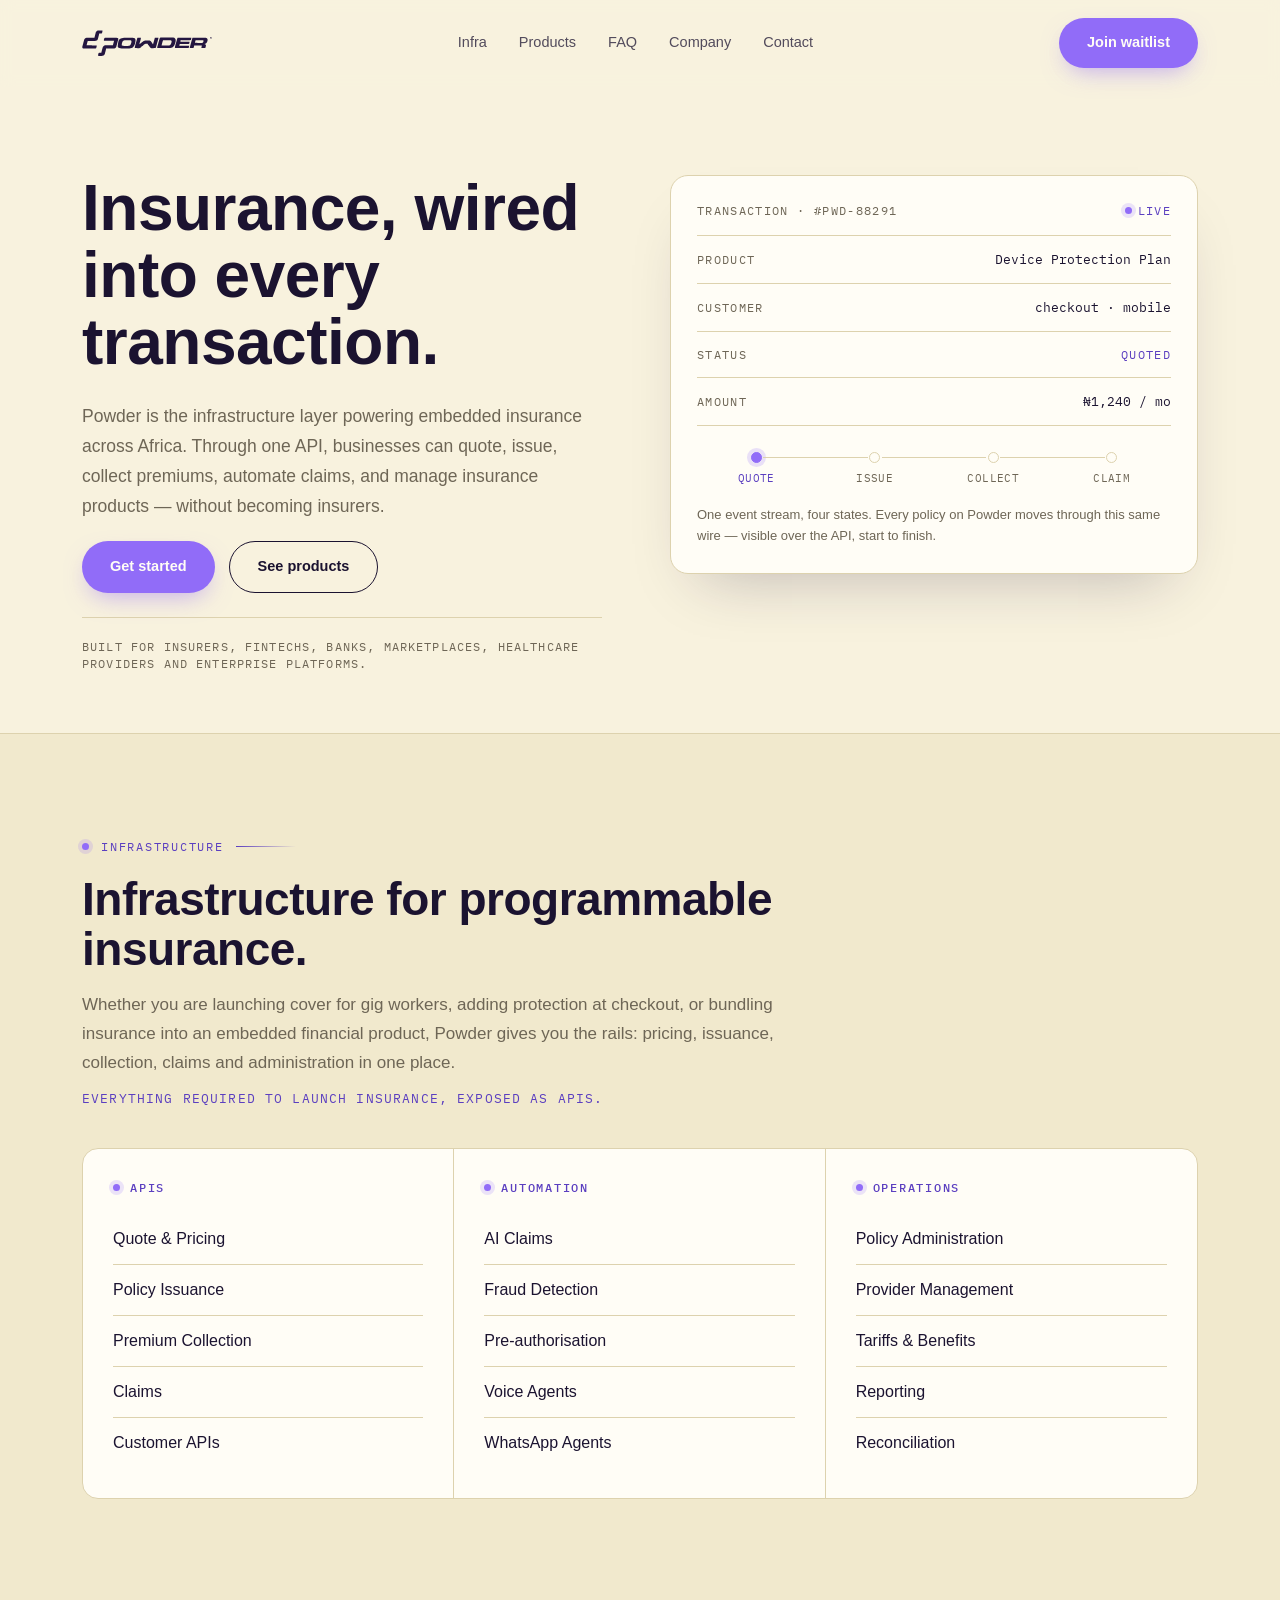
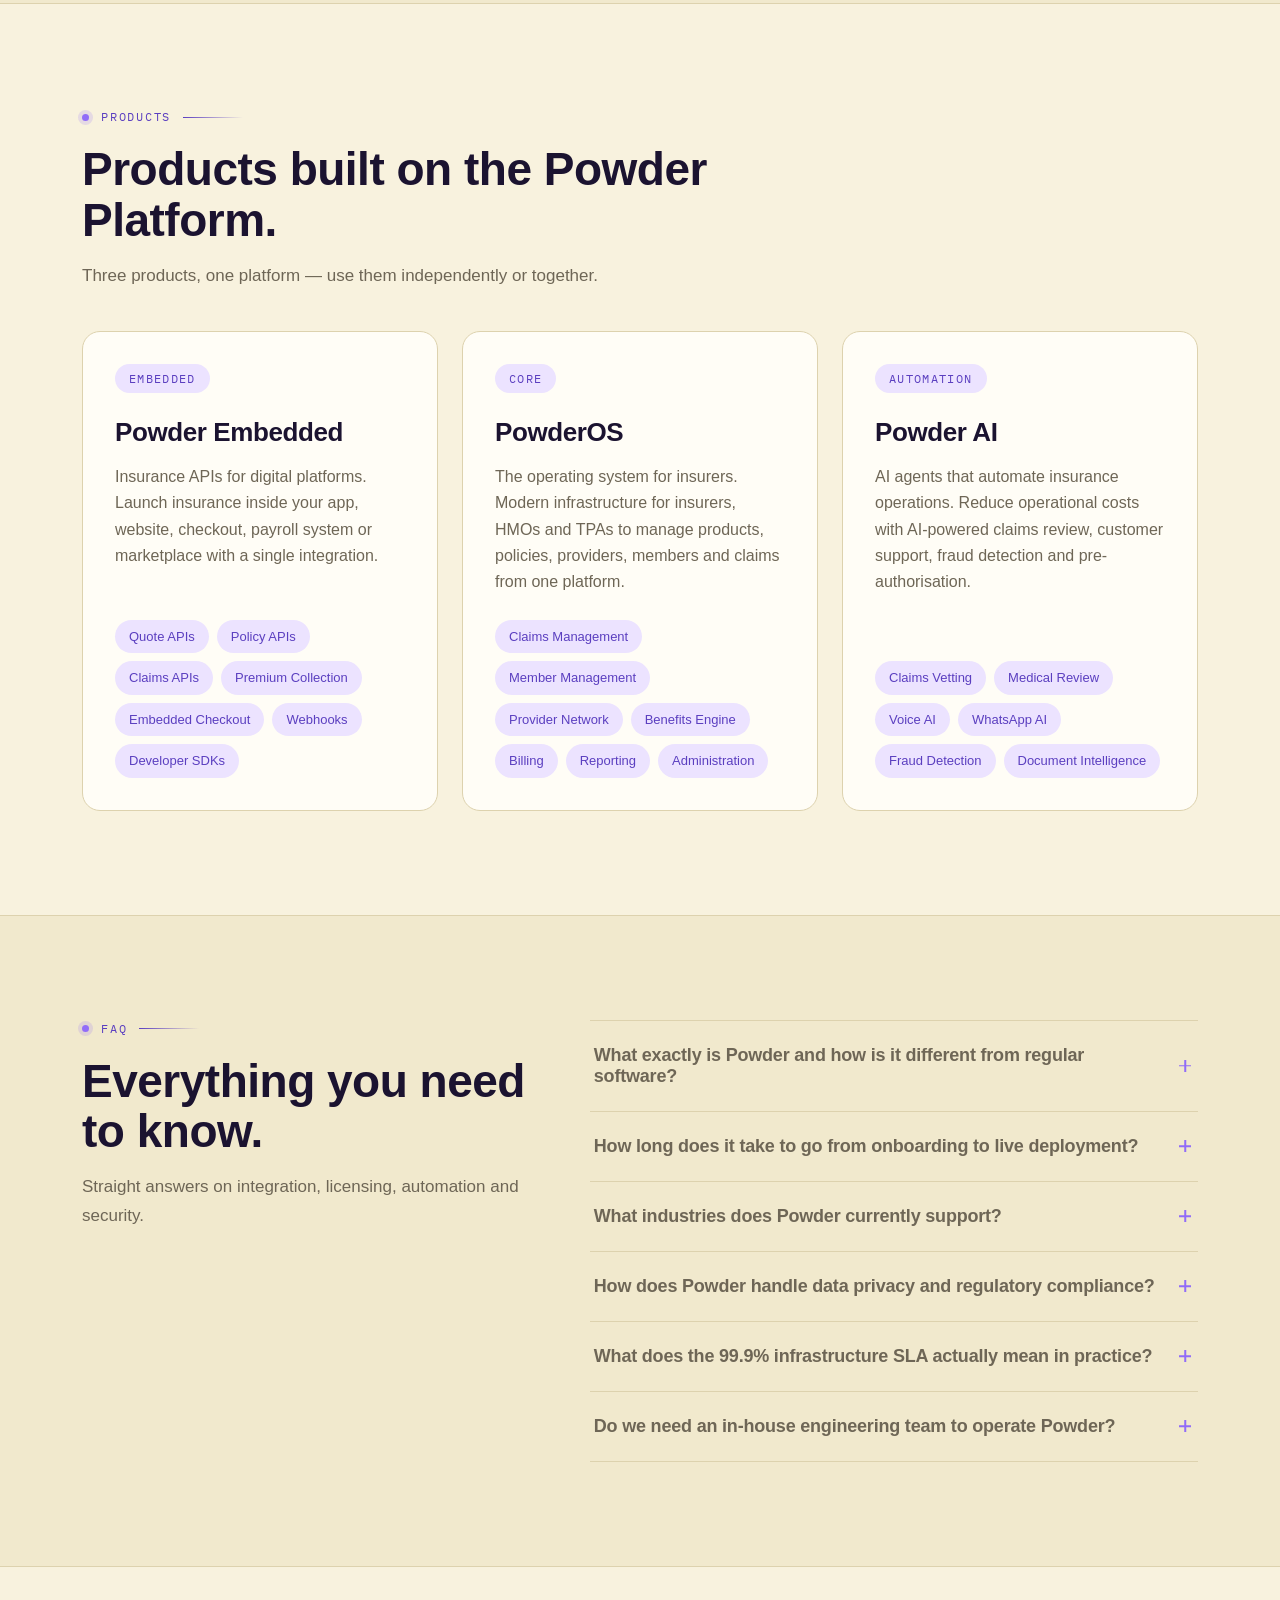
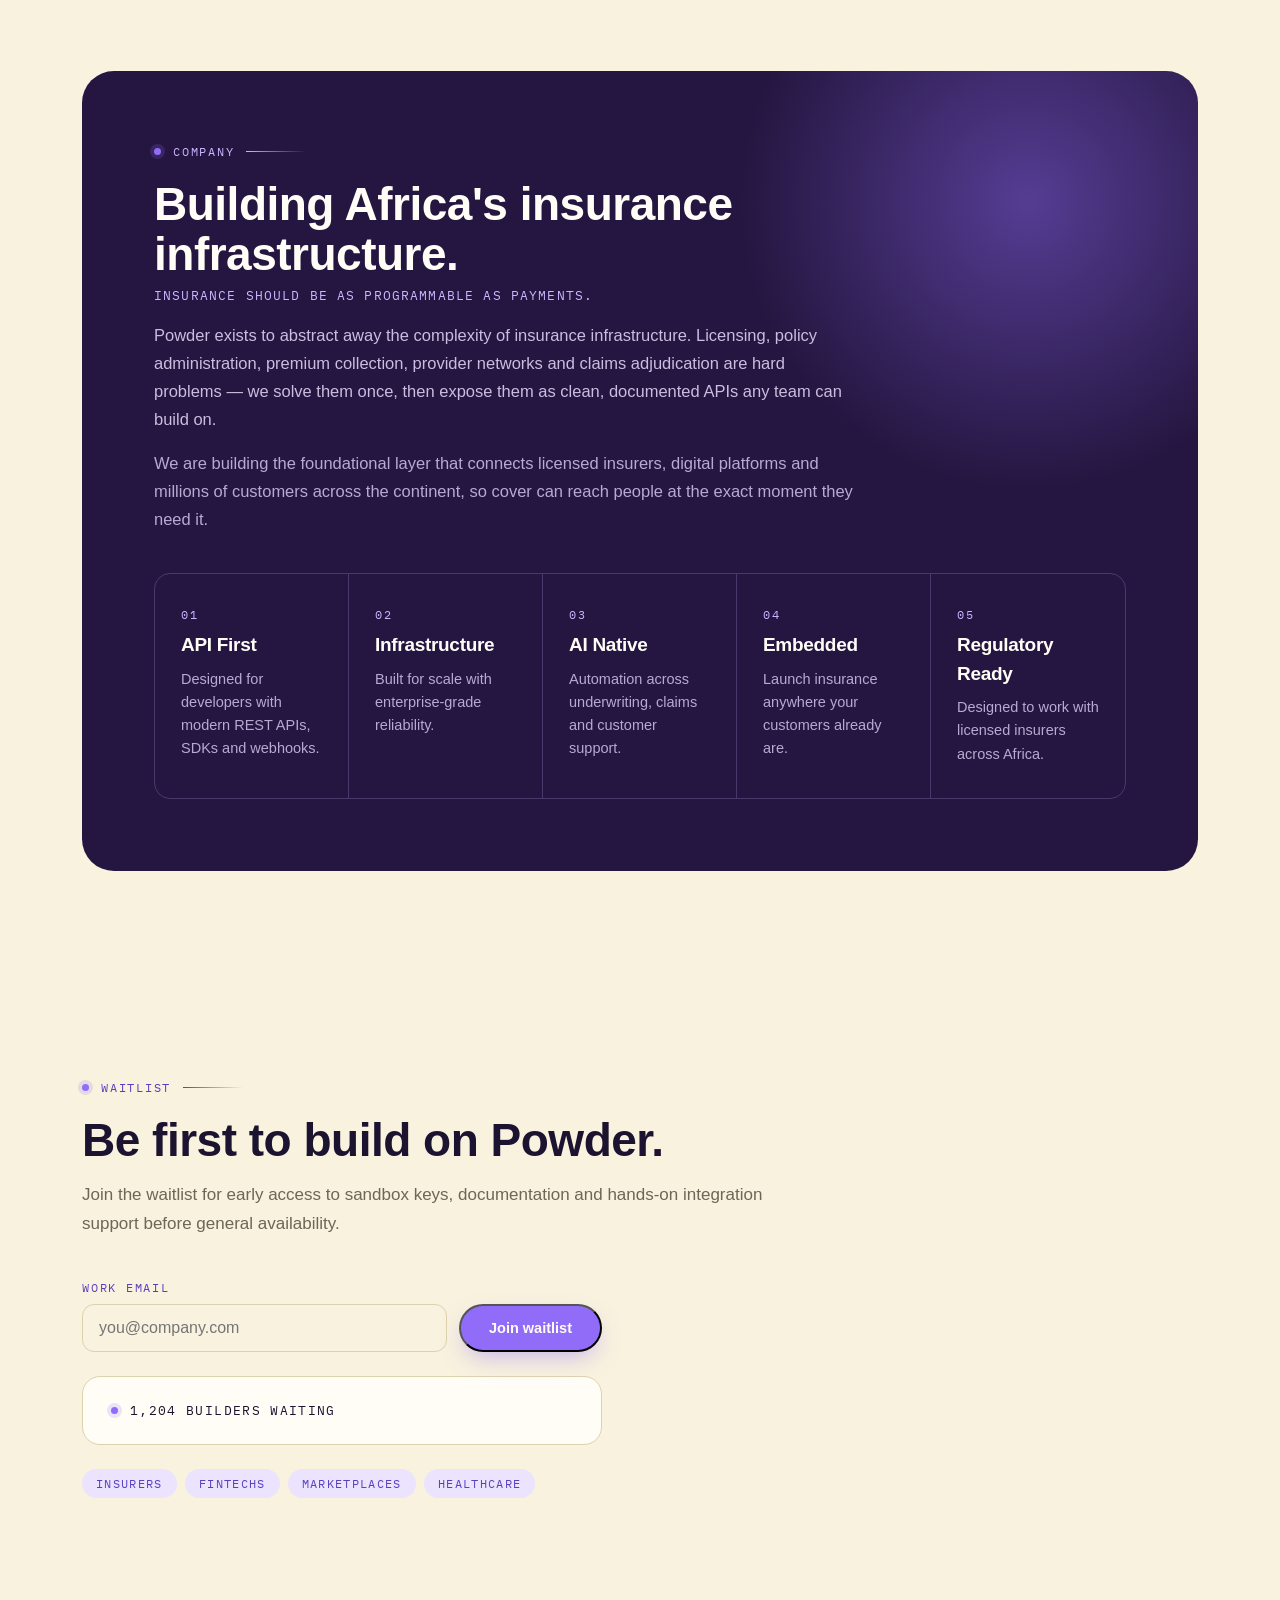
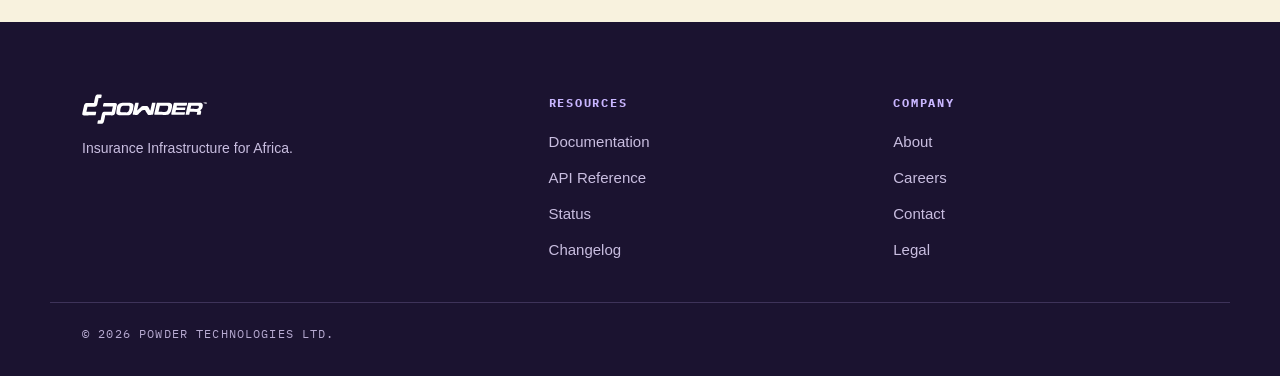
==== index.html @ 138c5ee5 "Add files via upload" ====
<!DOCTYPE html>
<html lang="en">
<head>
<meta charset="UTF-8">
<meta name="viewport" content="width=device-width, initial-scale=1.0">
<title>Powder — Insurance, wired into every transaction.</title>
<link rel="preconnect" href="https://fonts.googleapis.com">
<link rel="preconnect" href="https://fonts.gstatic.com" crossorigin>
<link href="https://fonts.googleapis.com/css2?family=IBM+Plex+Mono:wght@400;500&display=swap" rel="stylesheet">
<link rel="stylesheet" href="styles.css">
</head>
<body>

<header class="site-header" id="site-header">
  <div class="container header-inner">
    <a href="#" class="logo"><img src="logo-header.svg" alt="Powder" height="26"></a>
    <nav class="nav-links">
      <a href="#infrastructure">Infra</a>
      <a href="#products">Products</a>
      <a href="#faq">FAQ</a>
      <a href="#company">Company</a>
      <a href="contact.html">Contact</a>
    </nav>
    <a href="#waitlist" class="btn btn-primary">Join waitlist</a>
  </div>
</header>

<main>

  <!-- HERO -->
  <section class="hero container" id="hero">
    <div class="hero__col" data-parallax data-speed="0.15">
      <h1 class="hero__title">Insurance, wired into every transaction.</h1>
      <p class="hero__lede">Powder is the infrastructure layer powering embedded insurance across Africa. Through one API, businesses can quote, issue, collect premiums, automate claims, and manage insurance products — without becoming insurers.</p>
      <div class="hero__actions">
        <a href="#waitlist" class="btn btn-primary">Get started</a>
        <a href="#products" class="btn btn-outline">See products</a>
      </div>
      <p class="hero__trust">Built for insurers, fintechs, banks, marketplaces, healthcare providers and enterprise platforms.</p>
    </div>

    <article class="ticket" data-parallax data-speed="-0.12">
      <div class="ticket__head">
        <span class="ticket__id">transaction · #PWD-88291</span>
        <span class="ticket__live"><span class="pulse-dot"></span>live</span>
      </div>
      <ul class="ticket__rows">
        <li class="ticket__row"><span class="key">product</span><span class="val">Device Protection Plan</span></li>
        <li class="ticket__row"><span class="key">customer</span><span class="val">checkout · mobile</span></li>
        <li class="ticket__row"><span class="key">status</span><span class="val accent">quoted</span></li>
        <li class="ticket__row"><span class="key">amount</span><span class="val">₦1,240 / mo</span></li>
      </ul>
      <div class="rail" id="ticket-rail">
        <div class="rail__step active"><span class="rail__dot"></span><span class="rail__label">Quote</span></div>
        <div class="rail__step"><span class="rail__dot"></span><span class="rail__label">Issue</span></div>
        <div class="rail__step"><span class="rail__dot"></span><span class="rail__label">Collect</span></div>
        <div class="rail__step"><span class="rail__dot"></span><span class="rail__label">Claim</span></div>
      </div>
      <p class="ticket__caption">One event stream, four states. Every policy on Powder moves through this same wire — visible over the API, start to finish.</p>
    </article>
  </section>

  <!-- INFRASTRUCTURE -->
  <section class="infra" id="infrastructure">
    <div class="container">
      <div class="section__head">
        <div class="eyebrow"><span class="eyebrow__dot"></span>Infrastructure<span class="eyebrow__line"></span></div>
        <h2 class="section__title">Infrastructure for programmable insurance.</h2>
        <p class="section__lede">Whether you are launching cover for gig workers, adding protection at checkout, or bundling insurance into an embedded financial product, Powder gives you the rails: pricing, issuance, collection, claims and administration in one place.</p>
        <p class="section__note">Everything required to launch insurance, exposed as APIs.</p>
      </div>

      <div class="cap-grid">
        <div class="cap-col pop">
          <div class="cap-col__head"><span class="eyebrow__dot"></span><h3>APIs</h3></div>
          <ul class="cap-list">
            <li>Quote &amp; Pricing</li>
            <li>Policy Issuance</li>
            <li>Premium Collection</li>
            <li>Claims</li>
            <li>Customer APIs</li>
          </ul>
        </div>
        <div class="cap-col pop">
          <div class="cap-col__head"><span class="eyebrow__dot"></span><h3>Automation</h3></div>
          <ul class="cap-list">
            <li>AI Claims</li>
            <li>Fraud Detection</li>
            <li>Pre-authorisation</li>
            <li>Voice Agents</li>
            <li>WhatsApp Agents</li>
          </ul>
        </div>
        <div class="cap-col pop">
          <div class="cap-col__head"><span class="eyebrow__dot"></span><h3>Operations</h3></div>
          <ul class="cap-list">
            <li>Policy Administration</li>
            <li>Provider Management</li>
            <li>Tariffs &amp; Benefits</li>
            <li>Reporting</li>
            <li>Reconciliation</li>
          </ul>
        </div>
      </div>
    </div>
  </section>

  <!-- PRODUCTS -->
  <section class="products" id="products">
    <div class="container">
      <div class="section__head">
        <div class="eyebrow"><span class="eyebrow__dot"></span>Products<span class="eyebrow__line"></span></div>
        <h2 class="section__title">Products built on the Powder Platform.</h2>
        <p class="section__lede">Three products, one platform — use them independently or together.</p>
      </div>

      <div class="product-grid">
        <div class="product-card pop">
          <span class="tag">Embedded</span>
          <h3>Powder Embedded</h3>
          <p>Insurance APIs for digital platforms. Launch insurance inside your app, website, checkout, payroll system or marketplace with a single integration.</p>
          <div class="chips">
            <span class="chip">Quote APIs</span>
            <span class="chip">Policy APIs</span>
            <span class="chip">Claims APIs</span>
            <span class="chip">Premium Collection</span>
            <span class="chip">Embedded Checkout</span>
            <span class="chip">Webhooks</span>
            <span class="chip">Developer SDKs</span>
          </div>
        </div>

        <div class="product-card pop">
          <span class="tag">Core</span>
          <h3>PowderOS</h3>
          <p>The operating system for insurers. Modern infrastructure for insurers, HMOs and TPAs to manage products, policies, providers, members and claims from one platform.</p>
          <div class="chips">
            <span class="chip">Claims Management</span>
            <span class="chip">Member Management</span>
            <span class="chip">Provider Network</span>
            <span class="chip">Benefits Engine</span>
            <span class="chip">Billing</span>
            <span class="chip">Reporting</span>
            <span class="chip">Administration</span>
          </div>
        </div>

        <div class="product-card pop">
          <span class="tag">Automation</span>
          <h3>Powder AI</h3>
          <p>AI agents that automate insurance operations. Reduce operational costs with AI-powered claims review, customer support, fraud detection and pre-authorisation.</p>
          <div class="chips">
            <span class="chip">Claims Vetting</span>
            <span class="chip">Medical Review</span>
            <span class="chip">Voice AI</span>
            <span class="chip">WhatsApp AI</span>
            <span class="chip">Fraud Detection</span>
            <span class="chip">Document Intelligence</span>
          </div>
        </div>
      </div>
    </div>
  </section>

  <!-- FAQ -->
  <section class="faq" id="faq">
    <div class="container faq__grid">
      <div class="faq__sticky">
        <div class="eyebrow"><span class="eyebrow__dot"></span>FAQ<span class="eyebrow__line"></span></div>
        <h2 class="section__title">Everything you need to know.</h2>
        <p class="section__lede">Straight answers on integration, licensing, automation and security.</p>
      </div>

      <div class="faq__list">
        <div class="faq__item">
          <button class="faq__trigger" aria-expanded="false">
            <span>What exactly is Powder and how is it different from regular software?</span>
            <span class="faq__icon"></span>
          </button>
          <div class="faq__panel">
            <p>Powder is infrastructure, not an off-the-shelf app — a set of APIs and services that handle quoting, issuance, collection, claims and administration, so you can build insurance experiences into your own product without becoming a licensed insurer yourself.</p>
          </div>
        </div>
        <div class="faq__item">
          <button class="faq__trigger" aria-expanded="false">
            <span>How long does it take to go from onboarding to live deployment?</span>
            <span class="faq__icon"></span>
          </button>
          <div class="faq__panel">
            <p>Most teams integrate the core quote-and-issue flow within a couple of weeks using our sandbox and SDKs, with full production rollout typically following shortly after compliance review.</p>
          </div>
        </div>
        <div class="faq__item">
          <button class="faq__trigger" aria-expanded="false">
            <span>What industries does Powder currently support?</span>
            <span class="faq__icon"></span>
          </button>
          <div class="faq__panel">
            <p>We support embedded cover across device protection, health, gig-worker insurance, and checkout-based protection products, with more verticals opening up as licensing partners expand.</p>
          </div>
        </div>
        <div class="faq__item">
          <button class="faq__trigger" aria-expanded="false">
            <span>How does Powder handle data privacy and regulatory compliance?</span>
            <span class="faq__icon"></span>
          </button>
          <div class="faq__panel">
            <p>All policies are underwritten by licensed insurance partners, and Powder's infrastructure is built to align with regional data protection and insurance regulatory requirements.</p>
          </div>
        </div>
        <div class="faq__item">
          <button class="faq__trigger" aria-expanded="false">
            <span>What does the 99.9% infrastructure SLA actually mean in practice?</span>
            <span class="faq__icon"></span>
          </button>
          <div class="faq__panel">
            <p>It means the core quoting, issuance and claims APIs are engineered for enterprise-grade uptime, with monitoring and redundancy so your integration keeps working even during peak transaction volumes.</p>
          </div>
        </div>
        <div class="faq__item">
          <button class="faq__trigger" aria-expanded="false">
            <span>Do we need an in-house engineering team to operate Powder?</span>
            <span class="faq__icon"></span>
          </button>
          <div class="faq__panel">
            <p>A small integration effort from your existing engineers is usually enough — our SDKs and docs are built so most teams don't need to hire specifically for the integration.</p>
          </div>
        </div>
      </div>
    </div>
  </section>

  <!-- COMPANY -->
  <section class="company" id="company">
    <div class="container">
      <div class="panel-dark">
        <span class="panel-dark__glow"></span>
        <div class="panel-dark__inner">
          <div class="eyebrow eyebrow--light"><span class="eyebrow__dot"></span>Company<span class="eyebrow__line"></span></div>
          <h2 class="panel-dark__title">Building Africa's insurance infrastructure.</h2>
          <p class="panel-dark__sub">Insurance should be as programmable as payments.</p>
          <p class="panel-dark__copy">Powder exists to abstract away the complexity of insurance infrastructure. Licensing, policy administration, premium collection, provider networks and claims adjudication are hard problems — we solve them once, then expose them as clean, documented APIs any team can build on.</p>
          <p class="panel-dark__copy">We are building the foundational layer that connects licensed insurers, digital platforms and millions of customers across the continent, so cover can reach people at the exact moment they need it.</p>

          <div class="num-grid">
            <div class="num-grid__cell"><span class="num">01</span><h3>API First</h3><p>Designed for developers with modern REST APIs, SDKs and webhooks.</p></div>
            <div class="num-grid__cell"><span class="num">02</span><h3>Infrastructure</h3><p>Built for scale with enterprise-grade reliability.</p></div>
            <div class="num-grid__cell"><span class="num">03</span><h3>AI Native</h3><p>Automation across underwriting, claims and customer support.</p></div>
            <div class="num-grid__cell"><span class="num">04</span><h3>Embedded</h3><p>Launch insurance anywhere your customers already are.</p></div>
            <div class="num-grid__cell"><span class="num">05</span><h3>Regulatory Ready</h3><p>Designed to work with licensed insurers across Africa.</p></div>
          </div>
        </div>
      </div>
    </div>
  </section>

  <!-- WAITLIST -->
  <section class="waitlist" id="waitlist">
    <div class="container">
      <div class="section__head">
        <div class="eyebrow"><span class="eyebrow__dot"></span>Waitlist<span class="eyebrow__line"></span></div>
        <h2 class="section__title">Be first to build on Powder.</h2>
        <p class="section__lede">Join the waitlist for early access to sandbox keys, documentation and hands-on integration support before general availability.</p>
      </div>

      <form class="waitlist-form" id="waitlist-form">
        <label for="waitlist-email">Work email</label>
        <div class="waitlist-form__row">
          <input type="email" id="waitlist-email" placeholder="you@company.com" required>
          <button type="submit" class="btn btn-primary">Join waitlist</button>
        </div>
      </form>

      <div class="card waitlist-count">
        <span class="pulse-dot"></span>
        <span>1,204 builders waiting</span>
      </div>

      <div class="waitlist-chips">
        <span class="tag">Insurers</span>
        <span class="tag">Fintechs</span>
        <span class="tag">Marketplaces</span>
        <span class="tag">Healthcare</span>
      </div>
    </div>
  </section>

</main>

<footer class="site-footer">
  <div class="container footer-grid">
    <div class="footer-brand">
      <div class="logo logo--light"><img src="logo-footer.svg" alt="Powder" height="30"></div>
      <p>Insurance Infrastructure for Africa.</p>
    </div>
    <div class="footer-col">
      <h2>Resources</h2>
      <ul>
        <li><a href="#">Documentation</a></li>
        <li><a href="#">API Reference</a></li>
        <li><a href="#">Status</a></li>
        <li><a href="#">Changelog</a></li>
      </ul>
    </div>
    <div class="footer-col">
      <h2>Company</h2>
      <ul>
        <li><a href="#">About</a></li>
        <li><a href="#">Careers</a></li>
        <li><a href="#">Contact</a></li>
        <li><a href="#">Legal</a></li>
      </ul>
    </div>
  </div>
  <div class="container footer-bottom">
    <p>© 2026 Powder Technologies Ltd.</p>
  </div>
</footer>

<script src="script.js"></script>
</body>
</html>
---- styles.css ----
/* ---------- Tokens ---------- */
:root{
  --cream: #F8F2DE;
  --parchment: #F1E9CD;
  --pearl: #FFFDF6;
  --grain: #DDD2AE;
  --ebony: #1B1330;
  --coffee: #6E6656;
  --studio: #5B3FC0;
  --cornflower: #916CF8;
  --blue-chalk: #ECE3FF;
  --valhalla: #241640;
  --melrose: #C9B6FF;
  --prelude: #C9BEE0;
  --logan: #B7AAD1;
  --nomad: #B7AEA0;

  --font-display: 'Helvetica Neue', Helvetica, Arial, sans-serif;
  --font-body: Helvetica, Arial, sans-serif;
  --font-mono: 'IBM Plex Mono', monospace;
}

*{ box-sizing: border-box; margin: 0; padding: 0; }

html{ scroll-behavior: smooth; }

body{
  background: var(--cream);
  color: var(--ebony);
  font-family: var(--font-body);
  line-height: 1.5;
  overflow-x: hidden;
}

.container{
  width: 100%;
  max-width: 1180px;
  margin: 0 auto;
  padding: 0 32px;
}

a{ text-decoration: none; color: inherit; }
ul{ list-style: none; }

/* ---------- Header ---------- */
.site-header{
  position: sticky;
  top: 0;
  z-index: 100;
  background: rgba(248,242,222,0.78);
  backdrop-filter: blur(7px);
  border-bottom: 1px solid transparent;
  transition: border-color 0.3s ease, box-shadow 0.3s ease;
}
.site-header.scrolled{
  border-color: var(--grain);
  box-shadow: 0 8px 24px -16px rgba(27,19,48,0.25);
}
.header-inner{
  display: flex;
  align-items: center;
  justify-content: space-between;
  padding: 18px 32px;
}
.logo{ display: inline-flex; align-items: center; }
.logo img{ display: block; }
.nav-links{ display: flex; gap: 32px; }
.nav-links a{ font-size: 14.5px; font-weight: 500; opacity: 0.75; transition: opacity 0.2s; }
.nav-links a:hover{ opacity: 1; }

.btn{
  display: inline-flex;
  align-items: center;
  justify-content: center;
  padding: 14px 28px;
  border-radius: 100px;
  font-weight: 700;
  font-size: 14.5px;
  cursor: pointer;
  transition: transform 0.2s ease, box-shadow 0.2s ease;
}
.btn:hover{ transform: translateY(-2px); }
.btn-primary{
  background: var(--cornflower);
  color: var(--pearl);
  box-shadow: 0 10px 24px -8px rgba(145,108,248,0.55);
}
.btn-outline{
  background: transparent;
  border: 1px solid var(--ebony);
  color: var(--ebony);
}

/* ---------- Hero ---------- */
.hero{
  display: grid;
  grid-template-columns: 1fr 1fr;
  gap: 60px;
  align-items: start;
  padding: 88px 32px 60px;
  min-height: 640px;
}
.hero__title{
  font-family: var(--font-display);
  font-size: clamp(38px, 5vw, 64px);
  line-height: 1.05;
  letter-spacing: -0.5px;
  margin-bottom: 26px;
}
.hero__lede{
  font-size: 17.5px;
  line-height: 1.7;
  color: var(--coffee);
  max-width: 520px;
  margin-bottom: 20px;
}
.hero__actions{ display: flex; gap: 14px; margin-bottom: 24px; flex-wrap: wrap; }
.hero__trust{
  font-family: var(--font-mono);
  font-size: 11.5px;
  letter-spacing: 1.15px;
  text-transform: uppercase;
  color: var(--coffee);
  border-top: 1px solid var(--grain);
  padding-top: 20px;
  max-width: 520px;
}

.ticket{
  background: var(--pearl);
  border: 1px solid var(--grain);
  border-radius: 18px;
  padding: 26px;
  box-shadow: 0 30px 60px -30px rgba(36,22,64,0.28);
}
.ticket__head{
  display: flex;
  justify-content: space-between;
  align-items: center;
  padding-bottom: 16px;
  font-family: var(--font-mono);
  font-size: 11.5px;
  letter-spacing: 1.35px;
  text-transform: uppercase;
  color: var(--coffee);
}
.ticket__live{ display: flex; align-items: center; gap: 6px; color: var(--studio); }
.pulse-dot{
  width: 7px; height: 7px; border-radius: 50%;
  background: var(--cornflower);
  box-shadow: 0 0 0 4px rgba(145,108,248,0.18);
  animation: pulse 2s infinite;
}
@keyframes pulse{
  0%,100%{ opacity: 1; } 50%{ opacity: 0.4; }
}
.ticket__rows{ border-top: 1px solid var(--grain); }
.ticket__row{
  display: flex;
  justify-content: space-between;
  align-items: center;
  padding: 14px 0;
  border-bottom: 1px solid var(--grain);
}
.ticket__row .key{
  font-family: var(--font-mono);
  font-size: 11.5px;
  letter-spacing: 1.35px;
  text-transform: uppercase;
  color: var(--coffee);
}
.ticket__row .val{ font-family: var(--font-mono); font-size: 12.5px; color: var(--ebony); }
.ticket__row .val.accent{ color: var(--studio); text-transform: uppercase; letter-spacing: 1.35px; font-size: 11.5px; }

.rail{ display: flex; align-items: center; padding-top: 26px; }
.rail__step{ display: flex; flex-direction: column; align-items: center; flex: 1; position: relative; }
.rail__step::after{
  content: ''; position: absolute; top: 5px; left: 56%; right: -44%;
  height: 1px; background: var(--grain);
}
.rail__step:last-child::after{ display: none; }
.rail__dot{
  width: 11px; height: 11px; border-radius: 50%;
  background: var(--pearl); border: 1px solid var(--grain);
  margin-bottom: 8px;
}
.rail__step.active .rail__dot{
  background: var(--cornflower); border-color: var(--cornflower);
  box-shadow: 0 0 0 4px rgba(145,108,248,0.2);
}
.rail__label{
  font-family: var(--font-mono); font-size: 10.5px; letter-spacing: 0.42px;
  text-transform: uppercase; color: var(--coffee);
}
.rail__step.active .rail__label{ color: var(--studio); }
.ticket__caption{
  padding-top: 19px; font-size: 13px; line-height: 1.6; color: var(--coffee);
}

/* ---------- Section shared ---------- */
.section__head{ max-width: 720px; margin-bottom: 40px; }
.eyebrow{
  display: flex; align-items: center; gap: 12px; margin-bottom: 18px;
  font-family: var(--font-mono); font-size: 12px; letter-spacing: 1.75px;
  text-transform: uppercase; color: var(--studio);
}
.eyebrow--light{ color: var(--melrose); }
.eyebrow__dot{
  width: 7px; height: 7px; border-radius: 50%; background: var(--cornflower);
  box-shadow: 0 0 0 4px rgba(145,108,248,0.18); flex-shrink: 0;
}
.eyebrow__line{
  width: 60px; height: 1px;
  background: linear-gradient(90deg, var(--studio) 0%, transparent 100%);
}
.eyebrow--light .eyebrow__line{
  background: linear-gradient(90deg, var(--melrose) 0%, transparent 100%);
}
.section__title{
  font-family: var(--font-display);
  font-size: clamp(30px, 4vw, 46px);
  letter-spacing: -0.5px;
  line-height: 1.1;
  margin-bottom: 16px;
}
.section__lede{ font-size: 17px; line-height: 1.7; color: var(--coffee); }
.section__note{
  font-family: var(--font-mono); font-size: 12.5px; letter-spacing: 1.15px;
  text-transform: uppercase; color: var(--studio); margin-top: 12px;
}

/* ---------- Infra ---------- */
.infra{ background: var(--parchment); padding: 104px 0; border-top: 1px solid var(--grain); border-bottom: 1px solid var(--grain); }
.cap-grid{
  display: grid;
  grid-template-columns: repeat(3, 1fr);
  background: var(--pearl);
  border: 1px solid var(--grain);
  border-radius: 16px;
  overflow: hidden;
}
.cap-col{ padding: 30px; }
.cap-col:not(:last-child){ border-right: 1px solid var(--grain); }
.cap-col__head{ display: flex; align-items: center; gap: 10px; margin-bottom: 18px; }
.cap-col__head h3{
  font-family: var(--font-mono); font-size: 11.5px; letter-spacing: 1.75px;
  text-transform: uppercase; color: var(--studio); font-weight: 500;
}
.cap-list li{
  padding: 13px 0; border-top: 1px solid var(--grain); font-size: 16px;
}
.cap-list li:first-child{ border-top: none; }

/* ---------- Products ---------- */
.products{ padding: 104px 0; }
.product-grid{
  display: grid;
  grid-template-columns: repeat(3, 1fr);
  gap: 24px;
}
.product-card{
  background: var(--pearl); border: 1px solid var(--grain); border-radius: 18px;
  padding: 32px; display: flex; flex-direction: column;
}
.tag{
  display: inline-flex; align-self: flex-start; padding: 6px 14px;
  background: var(--blue-chalk); border-radius: 100px;
  font-family: var(--font-mono); font-size: 11.5px; letter-spacing: 1.35px;
  text-transform: uppercase; color: var(--studio); margin-bottom: 20px;
}
.product-card h3{
  font-family: var(--font-display); font-size: 26px; letter-spacing: -0.4px;
  margin-bottom: 12px;
}
.product-card p{ font-size: 16px; line-height: 1.65; color: var(--coffee); margin-bottom: 24px; flex-grow: 1; }
.chips{ display: flex; flex-wrap: wrap; gap: 8px; }
.chip{
  padding: 7px 14px; background: var(--blue-chalk); border-radius: 100px;
  font-size: 13px; color: var(--studio);
}

/* ---------- FAQ ---------- */
.faq{ background: var(--parchment); padding: 104px 0; border-top: 1px solid var(--grain); border-bottom: 1px solid var(--grain); }
.faq__grid{ display: grid; grid-template-columns: 1fr 1.3fr; gap: 40px; align-items: start; }
.faq__sticky{ position: sticky; top: 110px; }
.faq__list{ display: flex; flex-direction: column; }

.faq__item{ border-bottom: 1px solid var(--grain); }
.faq__item:first-child{ border-top: 1px solid var(--grain); }
.faq__trigger{
  width: 100%; display: flex; justify-content: space-between; align-items: center;
  gap: 20px; padding: 24px 4px; background: none; border: none; cursor: pointer;
  text-align: left; font-family: var(--font-display); font-weight: 700;
  font-size: 18px; letter-spacing: -0.2px; color: var(--coffee);
  transition: color 0.2s;
}
.faq__trigger:hover{ color: var(--ebony); }
.faq__icon{
  flex-shrink: 0; width: 18px; height: 18px; position: relative;
}
.faq__icon::before, .faq__icon::after{
  content: ''; position: absolute; background: var(--cornflower);
  top: 50%; left: 50%; transform: translate(-50%,-50%);
  transition: transform 0.3s ease;
}
.faq__icon::before{ width: 12px; height: 1.5px; }
.faq__icon::after{ width: 1.5px; height: 12px; }
.faq__trigger[aria-expanded="true"] .faq__icon::after{ transform: translate(-50%,-50%) rotate(90deg) scaleY(0); }
.faq__panel{
  max-height: 0; overflow: hidden;
  transition: max-height 0.35s ease, padding 0.35s ease;
}
.faq__panel p{
  padding: 0 4px 24px; font-size: 15.5px; line-height: 1.7; color: var(--coffee); max-width: 560px;
}

/* ---------- Company (dark panel) ---------- */
.company{ padding: 104px 0; }
.panel-dark{
  position: relative;
  background: var(--valhalla);
  border-radius: 32px;
  padding: 72px;
  overflow: hidden;
  color: var(--pearl);
}
.panel-dark__glow{
  position: absolute; width: 620px; height: 620px; right: -140px; top: -180px;
  background: radial-gradient(70.71% 70.71% at 50% 50%, rgba(145,108,248,0.45) 0%, rgba(145,108,248,0) 66%);
  border-radius: 50%;
}
.panel-dark__inner{ position: relative; z-index: 1; }
.panel-dark__title{
  font-family: var(--font-display); font-size: clamp(30px, 4vw, 46px);
  letter-spacing: -0.5px; line-height: 1.1; margin: 14px 0 6px; max-width: 700px;
}
.panel-dark__sub{
  font-family: var(--font-mono); font-size: 12.5px; letter-spacing: 1.15px;
  text-transform: uppercase; color: var(--melrose); margin-bottom: 16px;
}
.panel-dark__copy{ font-size: 16.5px; line-height: 1.7; color: var(--prelude); max-width: 700px; margin-bottom: 16px; }
.panel-dark__copy:last-of-type{ color: var(--logan); margin-bottom: 40px; }

.num-grid{
  display: grid; grid-template-columns: repeat(5, 1fr);
  border: 1px solid rgba(201,182,255,0.22); border-radius: 16px;
}
.num-grid__cell{ padding: 32px 26px; border-right: 1px solid rgba(201,182,255,0.22); }
.num-grid__cell:last-child{ border-right: none; }
.num-grid__cell .num{
  display: block; font-family: var(--font-mono); font-size: 11.5px;
  letter-spacing: 1.75px; color: var(--melrose); margin-bottom: 8px;
}
.num-grid__cell h3{ font-size: 19px; margin-bottom: 8px; letter-spacing: -0.3px; }
.num-grid__cell p{ font-size: 14.5px; line-height: 1.6; color: var(--logan); }

/* ---------- Waitlist ---------- */
.waitlist{ padding: 104px 0; }
.waitlist-form{ max-width: 520px; margin-top: 24px; }
.waitlist-form label{
  display: block; font-family: var(--font-mono); font-size: 11.5px;
  letter-spacing: 1.75px; text-transform: uppercase; color: var(--studio); margin-bottom: 8px;
}
.waitlist-form__row{ display: flex; gap: 12px; }
.waitlist-form__row input{
  flex: 1; min-width: 220px; padding: 14px 16px; background: var(--cream);
  border: 1px solid var(--grain); border-radius: 12px; font-size: 16px; font-family: var(--font-body);
}
.waitlist-count{
  display: flex; align-items: center; gap: 12px; max-width: 520px;
  margin-top: 24px; padding: 24px 28px; background: var(--pearl);
  border: 1px solid var(--grain); border-radius: 18px;
  font-family: var(--font-mono); font-size: 12.5px; letter-spacing: 1.35px; text-transform: uppercase;
}
.waitlist-chips{ display: flex; flex-wrap: wrap; gap: 8px; margin-top: 24px; }

/* ---------- Footer ---------- */
.site-footer{ background: var(--ebony); color: var(--prelude); padding: 72px 0 34px; }
.footer-grid{ display: grid; grid-template-columns: 1.4fr 1fr 1fr; gap: 40px; margin-bottom: 40px; }
.footer-brand .logo--light{ margin-bottom: 14px; }
.footer-brand p{ font-size: 14px; }
.footer-col h2{
  font-family: var(--font-mono); font-size: 11.5px; letter-spacing: 1.75px;
  text-transform: uppercase; color: var(--melrose); margin-bottom: 18px;
}
.footer-col ul{ display: flex; flex-direction: column; gap: 12px; }
.footer-col a{ font-size: 15px; color: var(--prelude); transition: color 0.2s; }
.footer-col a:hover{ color: var(--pearl); }
.footer-bottom{
  border-top: 1px solid rgba(201,182,255,0.2); padding-top: 22px;
  font-family: var(--font-mono); font-size: 11.5px; letter-spacing: 1.15px;
  text-transform: uppercase; color: var(--logan);
}

/* ---------- Contact page ---------- */
.contact-hero{ padding: 88px 32px 104px; }
.contact-grid{
  display: grid;
  grid-template-columns: 1.1fr 1fr;
  gap: 24px;
  align-items: start;
}
.card{
  background: var(--pearl);
  border: 1px solid var(--grain);
  border-radius: 18px;
}
.contact-form-card{ padding: 32px; }
.contact-form{ display: flex; flex-direction: column; gap: 17px; }
.field{ display: flex; flex-direction: column; gap: 8px; }
.field label{
  font-family: var(--font-mono); font-size: 11.5px; letter-spacing: 1.75px;
  text-transform: uppercase; color: var(--studio);
}
.field input, .field textarea{
  padding: 14px 16px; background: var(--cream); border: 1px solid var(--grain);
  border-radius: 12px; font-family: var(--font-body); font-size: 16px; color: var(--ebony);
  resize: vertical;
}
.field input::placeholder, .field textarea::placeholder{ color: #757575; }
.btn-block{ width: 100%; }
.form__status{ font-size: 14px; color: var(--studio); min-height: 20px; }

.contact-cards{ display: flex; flex-direction: column; gap: 16px; }
.contact-card{ padding: 27px 28px 28px; }
.contact-card h3{
  font-family: var(--font-mono); font-size: 11.5px; letter-spacing: 1.75px;
  text-transform: uppercase; color: var(--studio); font-weight: 500; margin-bottom: 10px;
}
.contact-card__value{ font-family: var(--font-display); font-size: 19px; color: var(--ebony); margin-bottom: 6px; }
.contact-card__hint{ font-size: 14.5px; color: var(--coffee); }

.cta-block{
  background: var(--ebony); border-radius: 18px; padding: 28px;
  display: flex; flex-direction: column; gap: 16px;
}
.cta-block h3{ font-family: var(--font-display); font-size: 22px; color: var(--pearl); letter-spacing: -0.4px; }
.cta-block p{ font-size: 14.5px; line-height: 1.6; color: var(--logan); }

@media (max-width: 980px){
  .contact-grid{ grid-template-columns: 1fr; }
}

.pop{
  opacity: 0;
  transform: translateY(40px) scale(0.94);
  transition: opacity 0.6s cubic-bezier(0.22, 1, 0.36, 1), transform 0.6s cubic-bezier(0.22, 1, 0.36, 1);
}
.pop.in-view{
  opacity: 1;
  transform: translateY(0) scale(1);
}
.product-grid .pop:nth-child(1){ transition-delay: 0s; }
.product-grid .pop:nth-child(2){ transition-delay: 0.1s; }
.product-grid .pop:nth-child(3){ transition-delay: 0.2s; }
.cap-grid .pop:nth-child(1){ transition-delay: 0s; }
.cap-grid .pop:nth-child(2){ transition-delay: 0.1s; }
.cap-grid .pop:nth-child(3){ transition-delay: 0.2s; }
.contact-cards .pop:nth-child(1){ transition-delay: 0s; }
.contact-cards .pop:nth-child(2){ transition-delay: 0.08s; }
.contact-cards .pop:nth-child(3){ transition-delay: 0.16s; }
.contact-cards .pop:nth-child(4){ transition-delay: 0.24s; }

@media (prefers-reduced-motion: reduce){
  .pop{ opacity: 1; transform: none; transition: none; }
  html{ scroll-behavior: auto; }
  [data-parallax]{ transform: none !important; }
}

/* ---------- Responsive ---------- */
@media (max-width: 980px){
  .hero{ grid-template-columns: 1fr; padding-top: 48px; }
  .nav-links{ display: none; }
  .cap-grid{ grid-template-columns: 1fr; }
  .cap-col:not(:last-child){ border-right: none; border-bottom: 1px solid var(--grain); }
  .product-grid{ grid-template-columns: 1fr; }
  .faq__grid{ grid-template-columns: 1fr; }
  .faq__sticky{ position: relative; top: 0; }
  .num-grid{ grid-template-columns: repeat(2, 1fr); }
  .num-grid__cell:nth-child(2n){ border-right: none; }
  .panel-dark{ padding: 40px; }
  .footer-grid{ grid-template-columns: 1fr; }
}
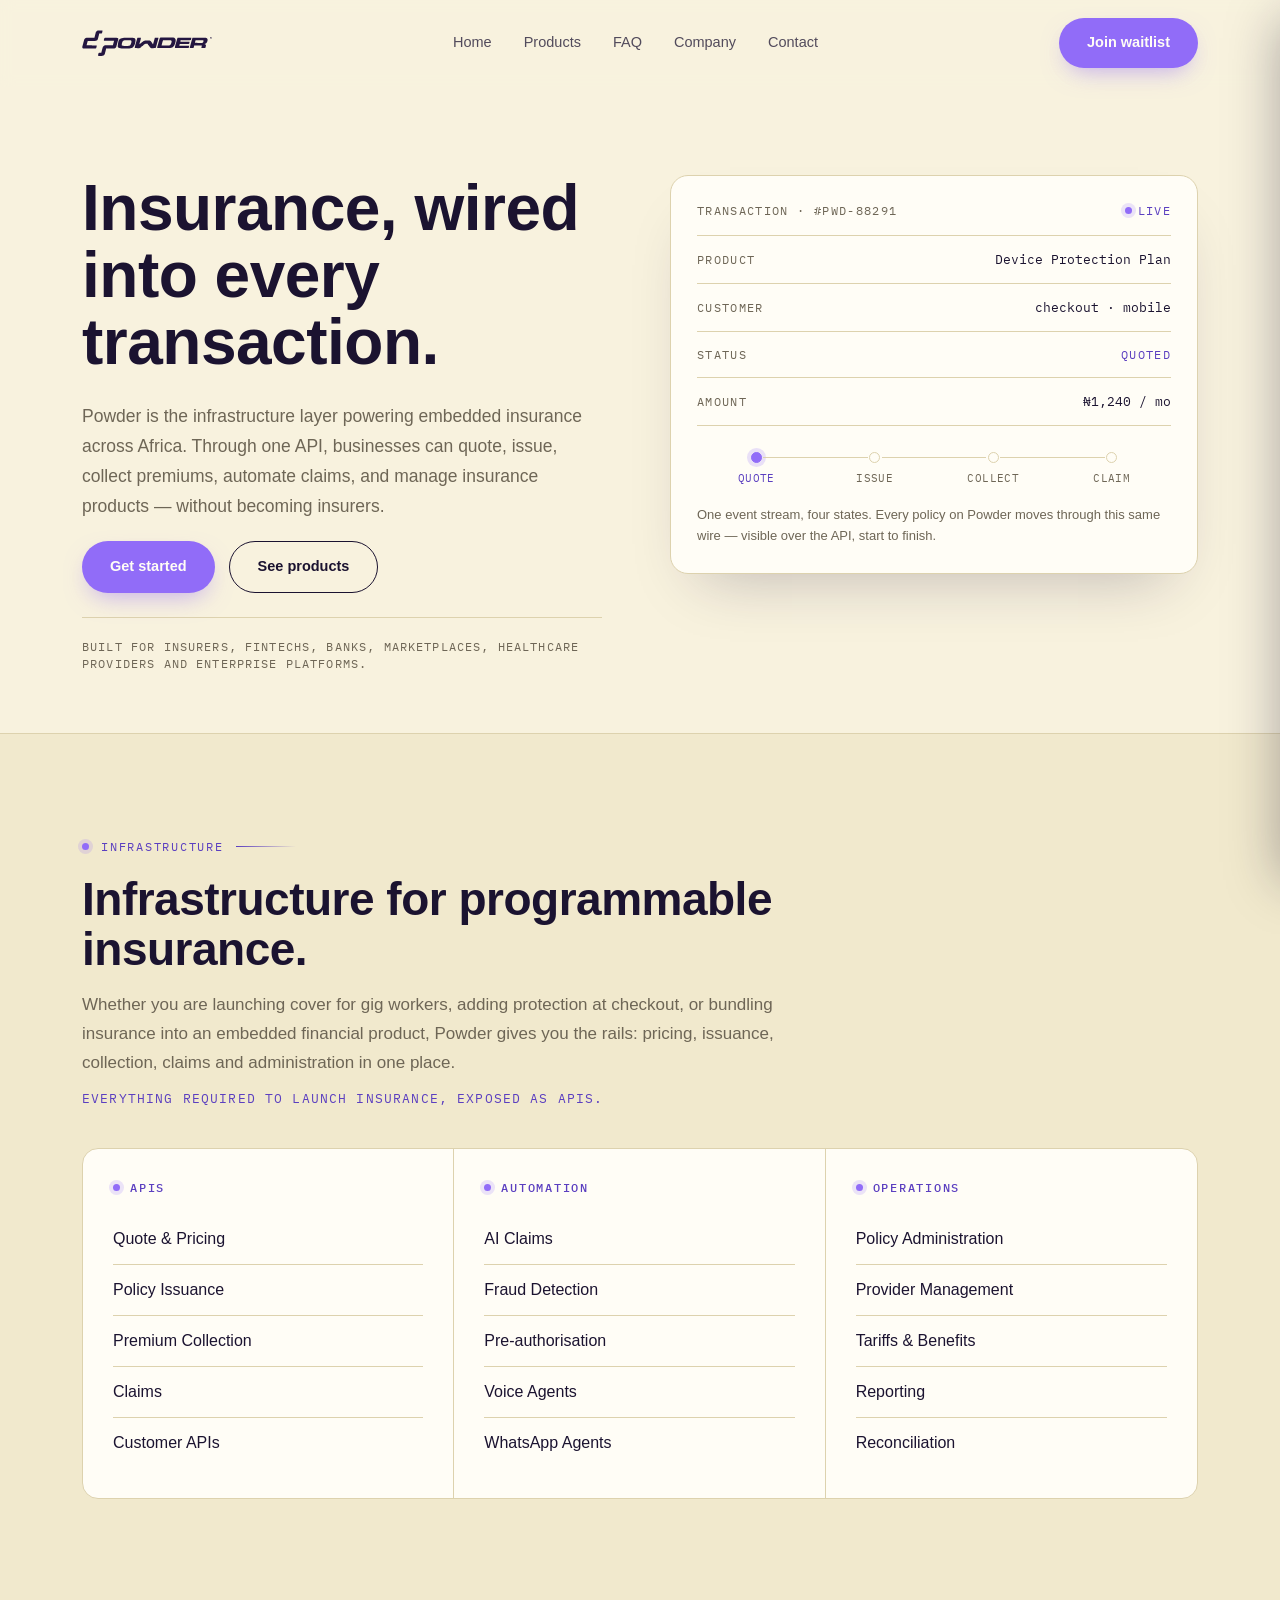
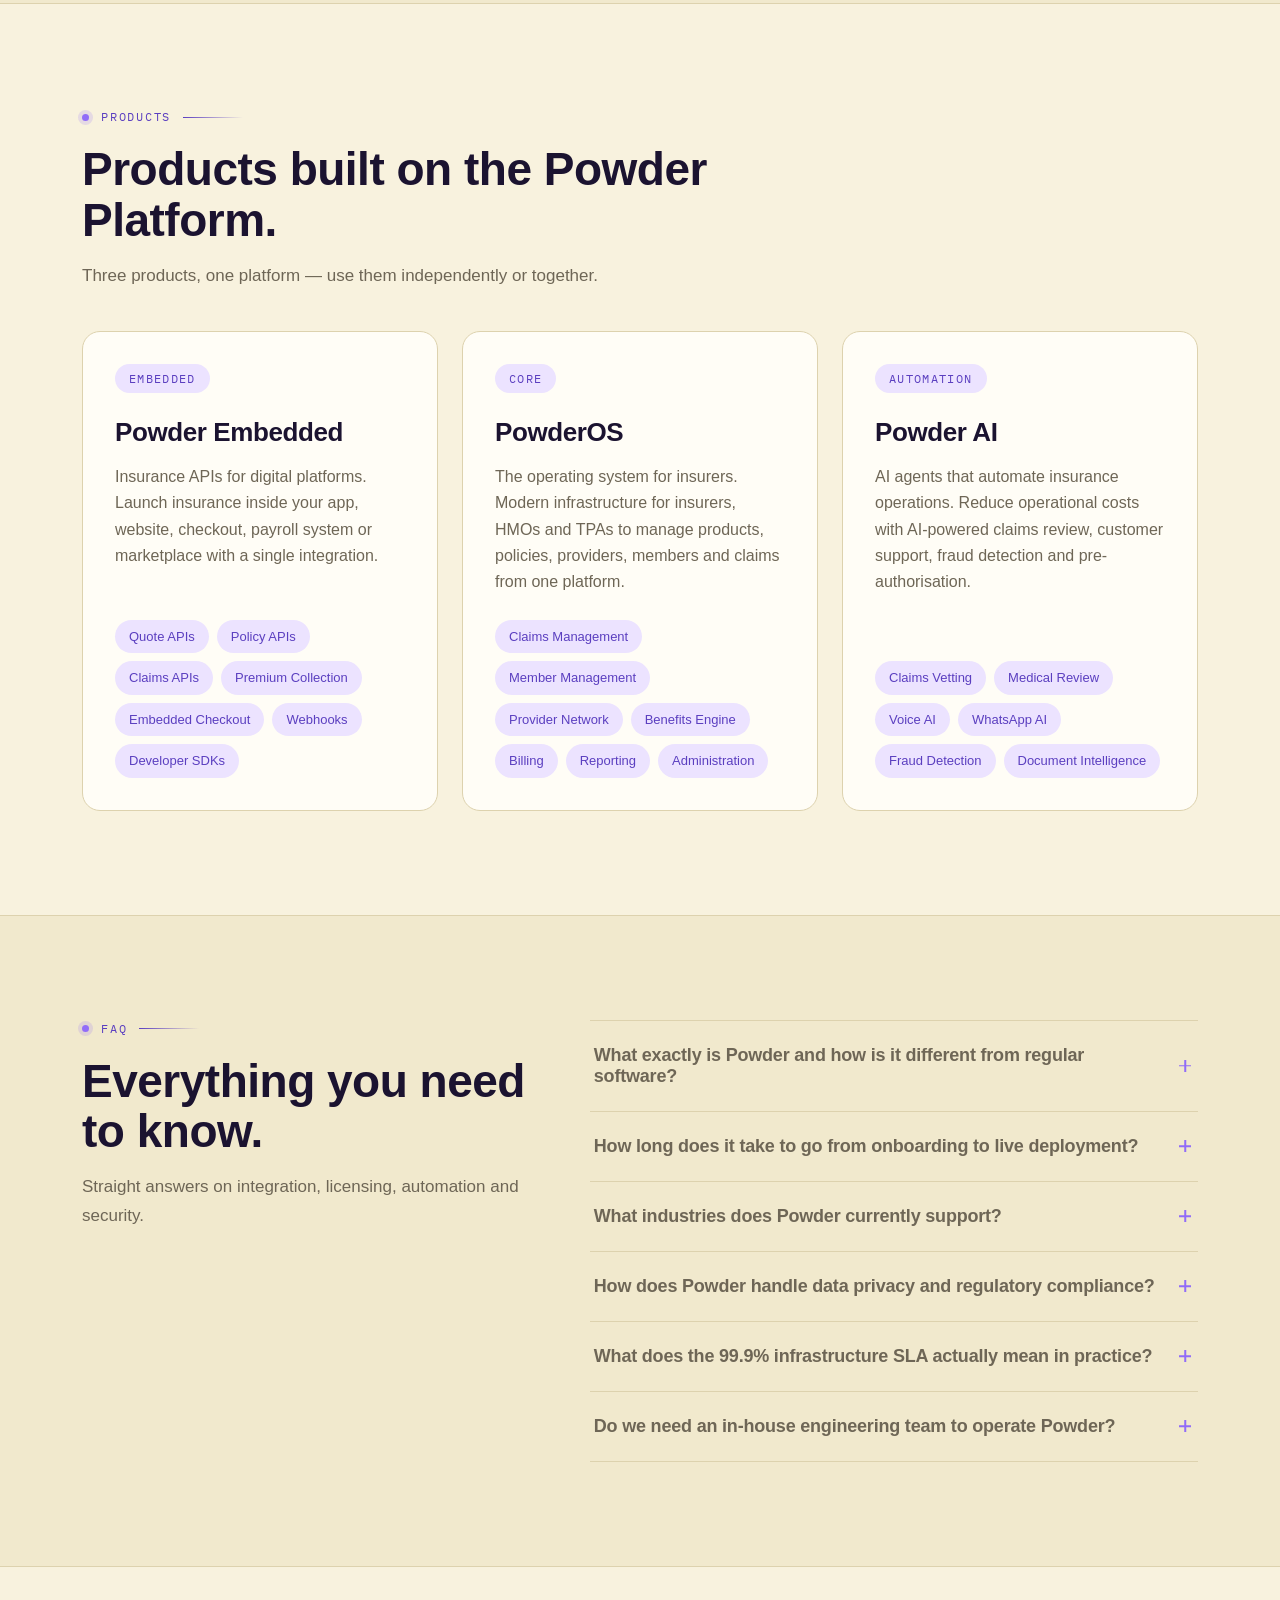
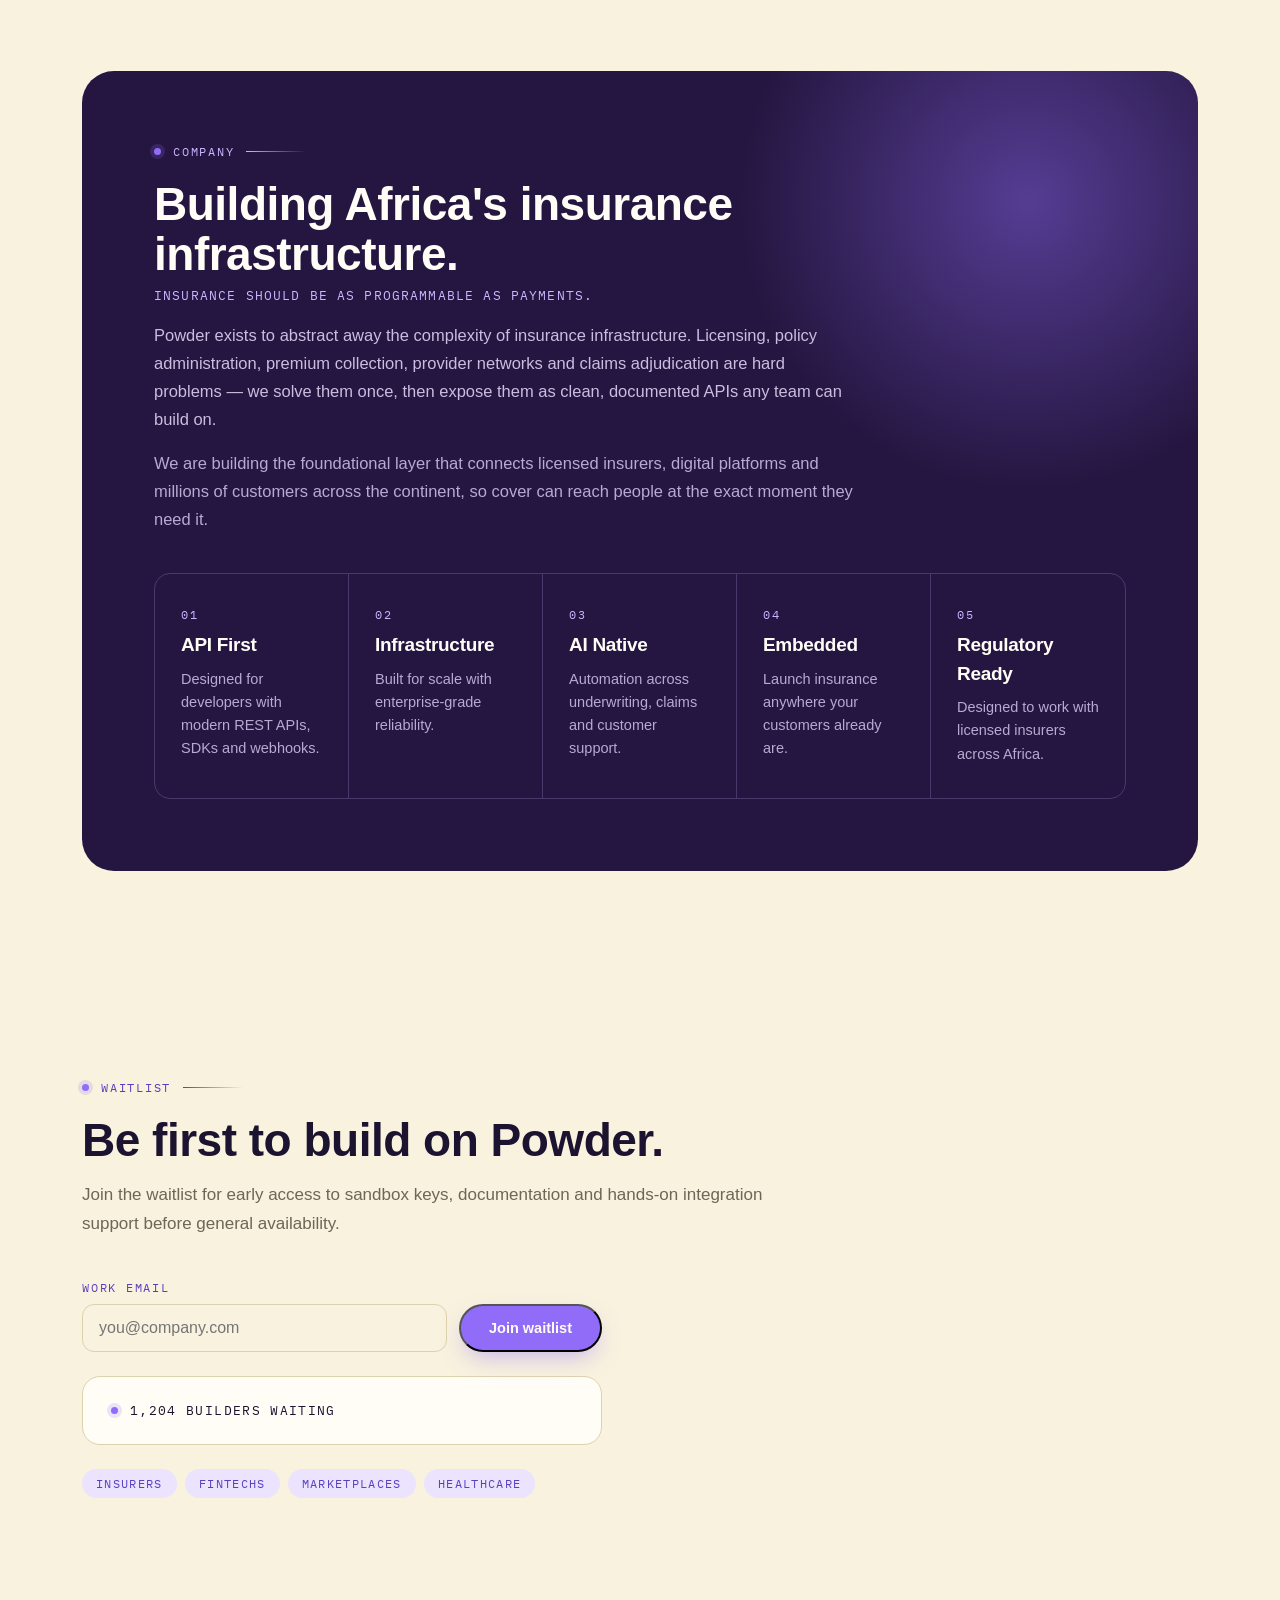
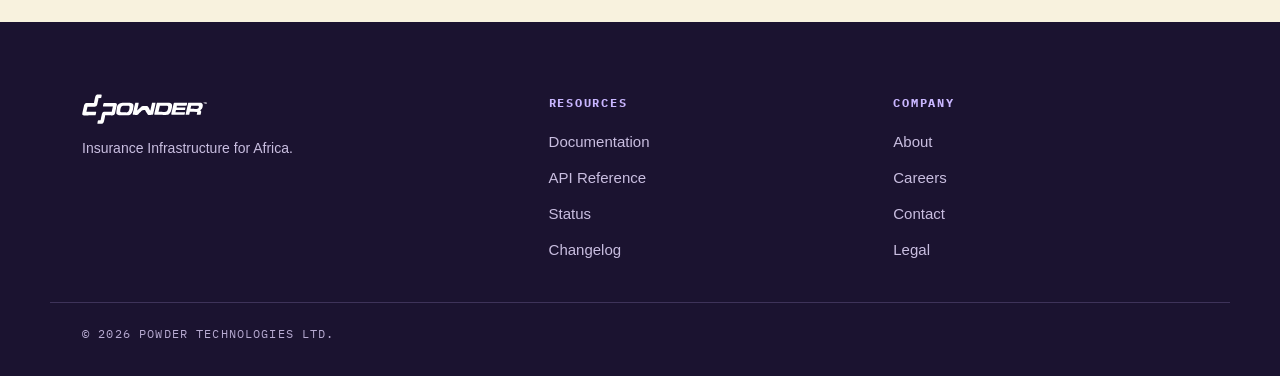
==== commit e0198202: "Add files via upload" ====
--- a/index.html
+++ b/index.html
@@ -13,17 +13,34 @@
 
 <header class="site-header" id="site-header">
   <div class="container header-inner">
-    <a href="#" class="logo"><img src="logo-header.svg" alt="Powder" height="26"></a>
+    <a href="#hero" class="logo"><img src="logo-header.svg" alt="Powder" height="26"></a>
     <nav class="nav-links">
-      <a href="#infrastructure">Infra</a>
+      <a href="#hero">Home</a>
       <a href="#products">Products</a>
       <a href="#faq">FAQ</a>
       <a href="#company">Company</a>
       <a href="contact.html">Contact</a>
     </nav>
     <a href="#waitlist" class="btn btn-primary">Join waitlist</a>
+    <button class="hamburger" id="hamburger" aria-label="Open menu" aria-expanded="false" aria-controls="mobile-drawer">
+      <span></span><span></span><span></span>
+    </button>
   </div>
 </header>
+
+<div class="mobile-drawer__overlay" id="drawer-overlay"></div>
+<nav class="mobile-drawer" id="mobile-drawer" aria-hidden="true">
+  <button class="mobile-drawer__close" id="drawer-close" aria-label="Close menu">&times;</button>
+  <div class="mobile-drawer__links">
+    <a href="#hero">Home</a>
+    <a href="#infrastructure">Infrastructure</a>
+    <a href="#products">Products</a>
+    <a href="#faq">FAQ</a>
+    <a href="#company">Company</a>
+    <a href="contact.html">Contact</a>
+  </div>
+  <a href="#waitlist" class="btn btn-primary btn-block">Join waitlist</a>
+</nav>
 
 <main>
 
--- a/styles.css
+++ b/styles.css
@@ -91,6 +91,83 @@
   color: var(--ebony);
 }
 
+/* ---------- Hamburger ---------- */
+.hamburger{
+  display: none;
+  flex-direction: column;
+  justify-content: center;
+  align-items: center;
+  gap: 5px;
+  width: 40px;
+  height: 40px;
+  background: none;
+  border: none;
+  cursor: pointer;
+  padding: 0;
+  z-index: 210;
+}
+.hamburger span{
+  display: block;
+  width: 22px;
+  height: 2px;
+  background: var(--ebony);
+  border-radius: 2px;
+  transition: transform 0.3s ease, opacity 0.3s ease;
+}
+.hamburger[aria-expanded="true"] span:nth-child(1){ transform: translateY(7px) rotate(45deg); }
+.hamburger[aria-expanded="true"] span:nth-child(2){ opacity: 0; }
+.hamburger[aria-expanded="true"] span:nth-child(3){ transform: translateY(-7px) rotate(-45deg); }
+
+/* ---------- Mobile drawer ---------- */
+.mobile-drawer{
+  position: fixed;
+  top: 0;
+  right: 0;
+  height: 100vh;
+  width: min(320px, 82vw);
+  background: var(--pearl);
+  box-shadow: -20px 0 50px -20px rgba(27,19,48,0.35);
+  padding: 28px 28px 32px;
+  display: flex;
+  flex-direction: column;
+  gap: 28px;
+  transform: translateX(100%);
+  transition: transform 0.35s cubic-bezier(0.22, 1, 0.36, 1);
+  z-index: 205;
+  overflow-y: auto;
+}
+.mobile-drawer.open{ transform: translateX(0); }
+.mobile-drawer__close{
+  align-self: flex-end;
+  width: 40px; height: 40px;
+  background: none; border: none; cursor: pointer;
+  font-size: 28px; line-height: 1; color: var(--ebony);
+}
+.mobile-drawer__links{
+  display: flex;
+  flex-direction: column;
+  gap: 4px;
+  margin-top: 8px;
+}
+.mobile-drawer__links a{
+  padding: 14px 4px;
+  font-size: 17px;
+  font-weight: 500;
+  border-bottom: 1px solid var(--grain);
+  color: var(--ebony);
+}
+.mobile-drawer__overlay{
+  position: fixed;
+  inset: 0;
+  background: rgba(27,19,48,0.4);
+  opacity: 0;
+  pointer-events: none;
+  transition: opacity 0.3s ease;
+  z-index: 199;
+}
+.mobile-drawer__overlay.open{ opacity: 1; pointer-events: auto; }
+body.drawer-open{ overflow: hidden; }
+
 /* ---------- Hero ---------- */
 .hero{
   display: grid;
@@ -471,6 +548,8 @@
 @media (max-width: 980px){
   .hero{ grid-template-columns: 1fr; padding-top: 48px; }
   .nav-links{ display: none; }
+  .header-inner > .btn-primary{ display: none; }
+  .hamburger{ display: flex; }
   .cap-grid{ grid-template-columns: 1fr; }
   .cap-col:not(:last-child){ border-right: none; border-bottom: 1px solid var(--grain); }
   .product-grid{ grid-template-columns: 1fr; }
@@ -480,4 +559,32 @@
   .num-grid__cell:nth-child(2n){ border-right: none; }
   .panel-dark{ padding: 40px; }
   .footer-grid{ grid-template-columns: 1fr; }
-}
+  .contact-grid{ grid-template-columns: 1fr; }
+}
+
+@media (max-width: 600px){
+  .container{ padding: 0 20px; }
+  .header-inner{ padding: 14px 20px; }
+  .hero{ padding: 32px 20px 40px; }
+  .infra, .products, .faq, .company, .waitlist{ padding: 64px 0; }
+  .section__head{ margin-bottom: 28px; }
+  .cap-col, .product-card, .contact-form-card, .contact-card{ padding: 22px; }
+  .panel-dark{ padding: 24px; border-radius: 20px; }
+  .num-grid{ grid-template-columns: 1fr; }
+  .num-grid__cell{ border-right: none !important; border-bottom: 1px solid rgba(201,182,255,0.22); }
+  .num-grid__cell:last-child{ border-bottom: none; }
+  .waitlist-form__row{ flex-direction: column; align-items: stretch; }
+  .waitlist-form__row input{ min-width: 0; }
+  .waitlist-form__row .btn{ width: 100%; }
+  .waitlist-count{ flex-wrap: wrap; padding: 18px 20px; }
+  .hero__actions .btn{ flex: 1 1 auto; text-align: center; justify-content: center; }
+  .ticket{ padding: 20px; }
+  .rail__label{ font-size: 9px; }
+  .footer-brand p{ max-width: none; }
+  .mobile-drawer{ width: 86vw; }
+}
+
+@media (max-width: 380px){
+  .hero__title{ font-size: 32px; }
+  .section__title{ font-size: 28px; }
+}
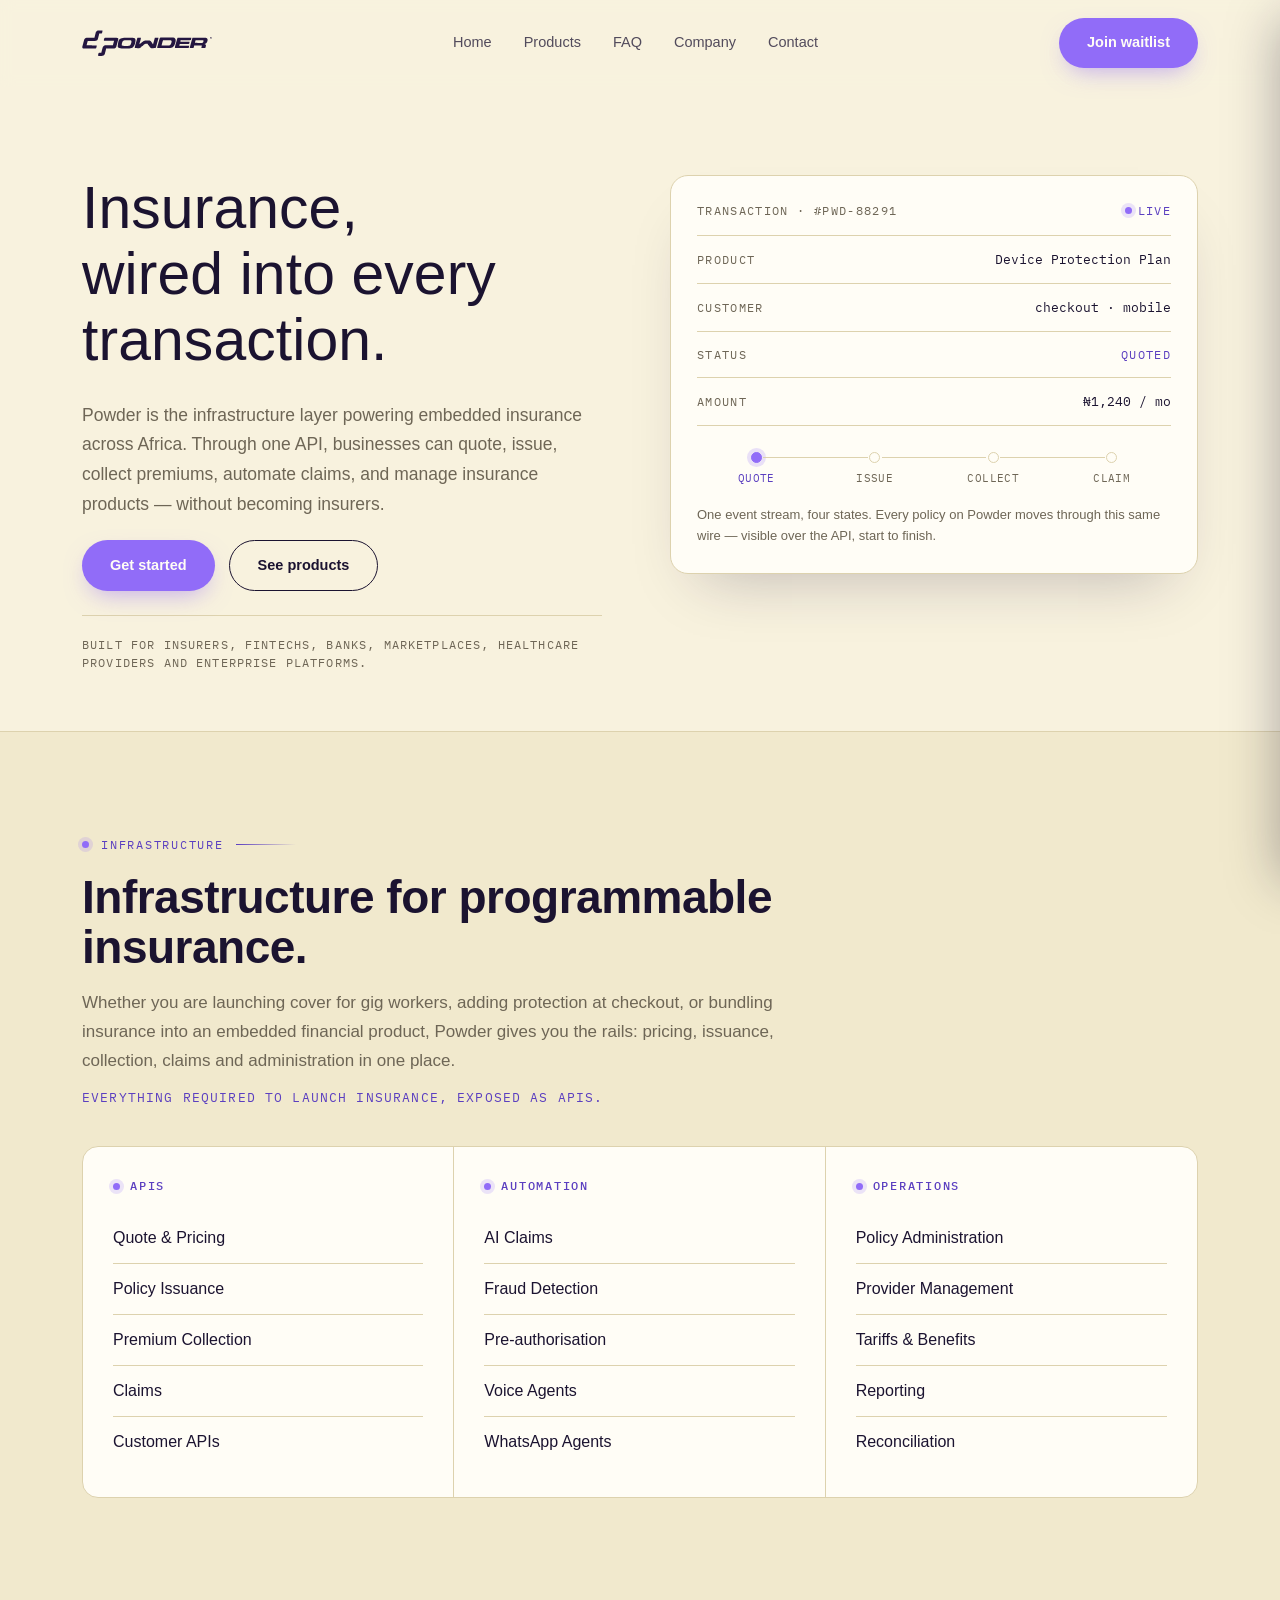
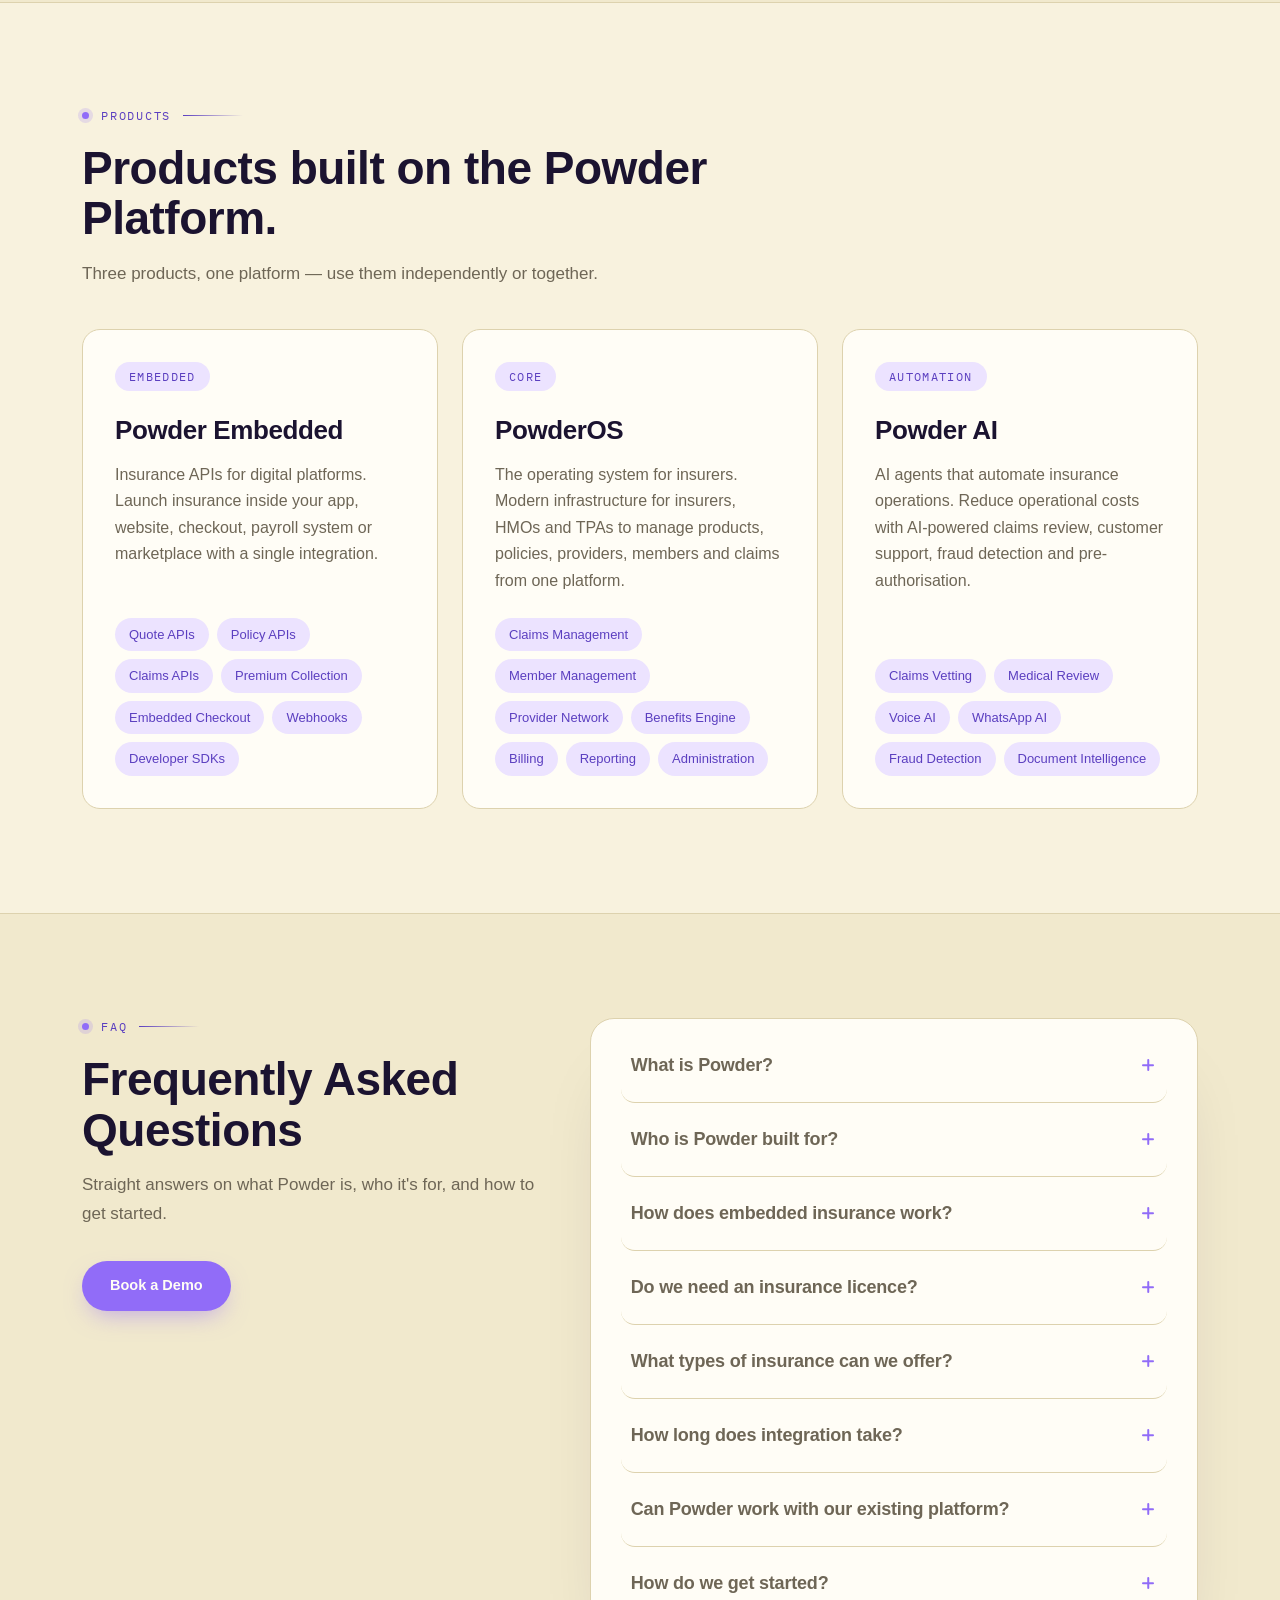
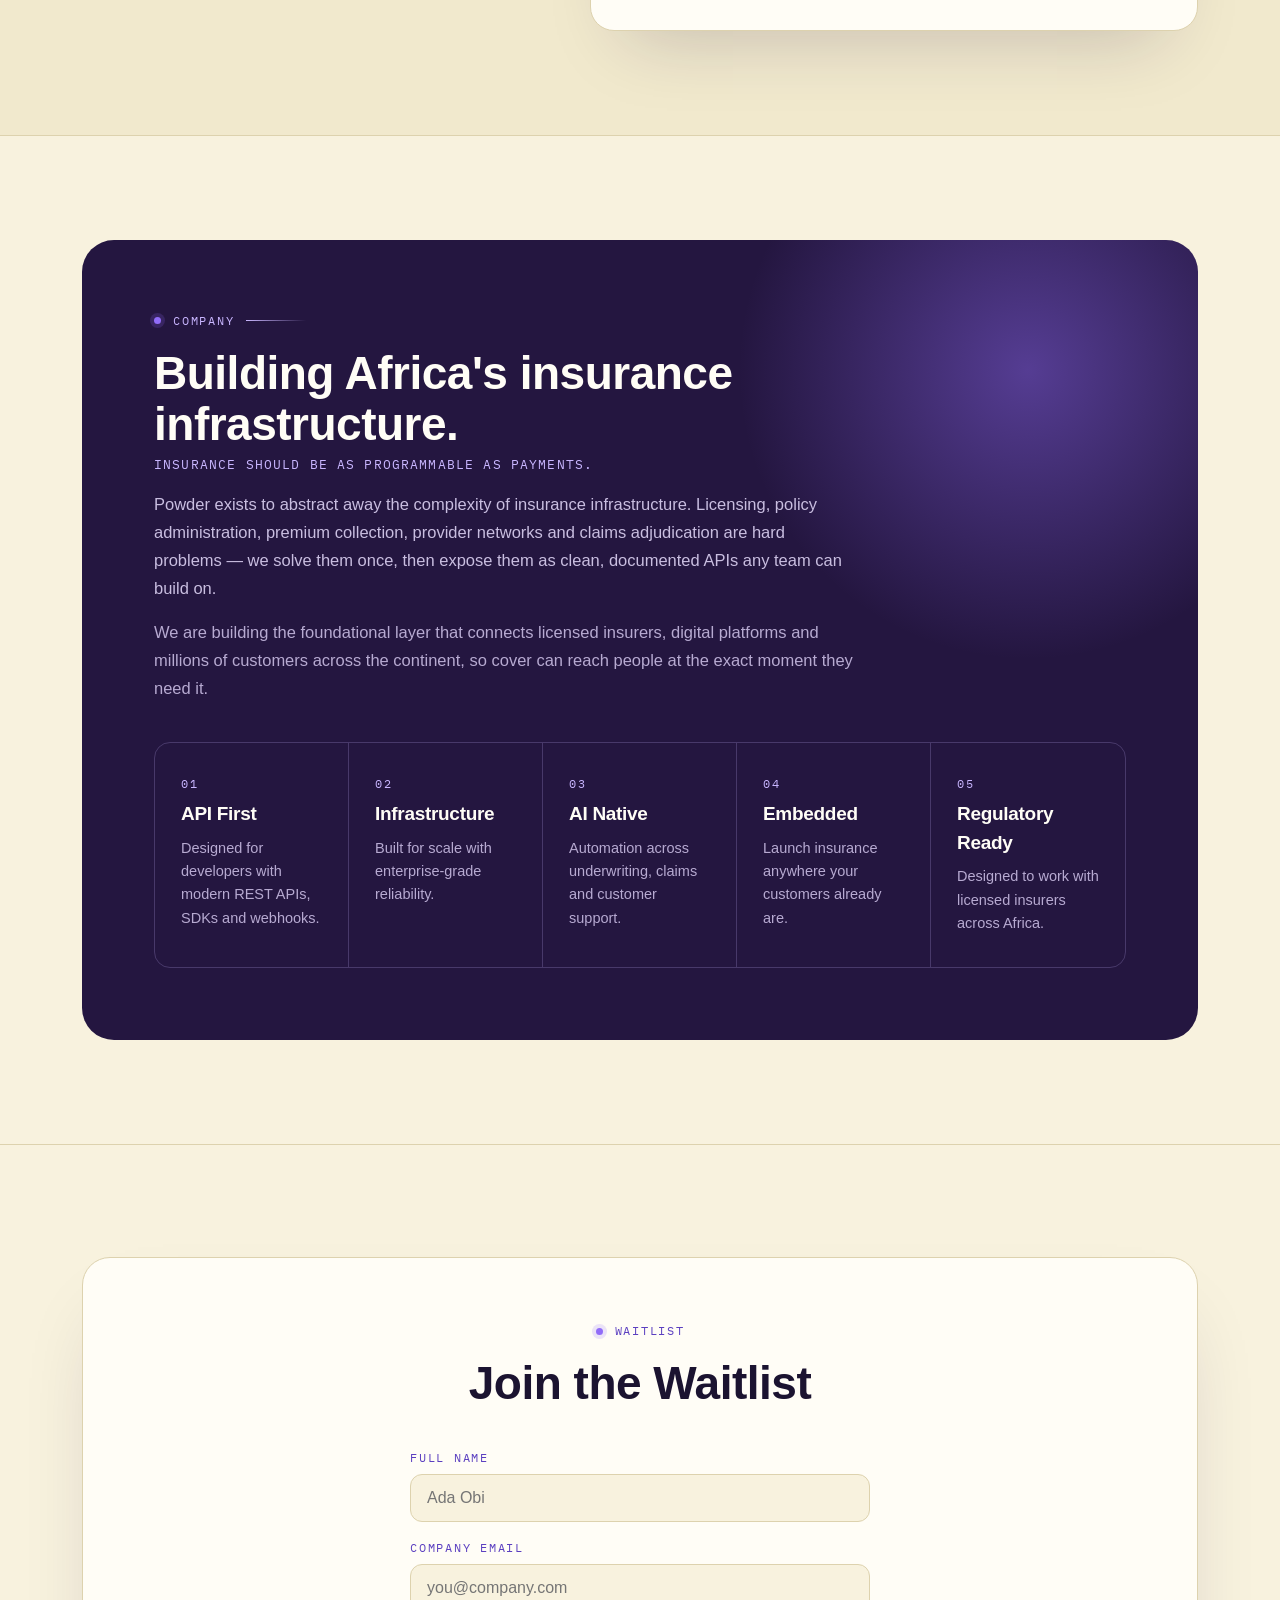
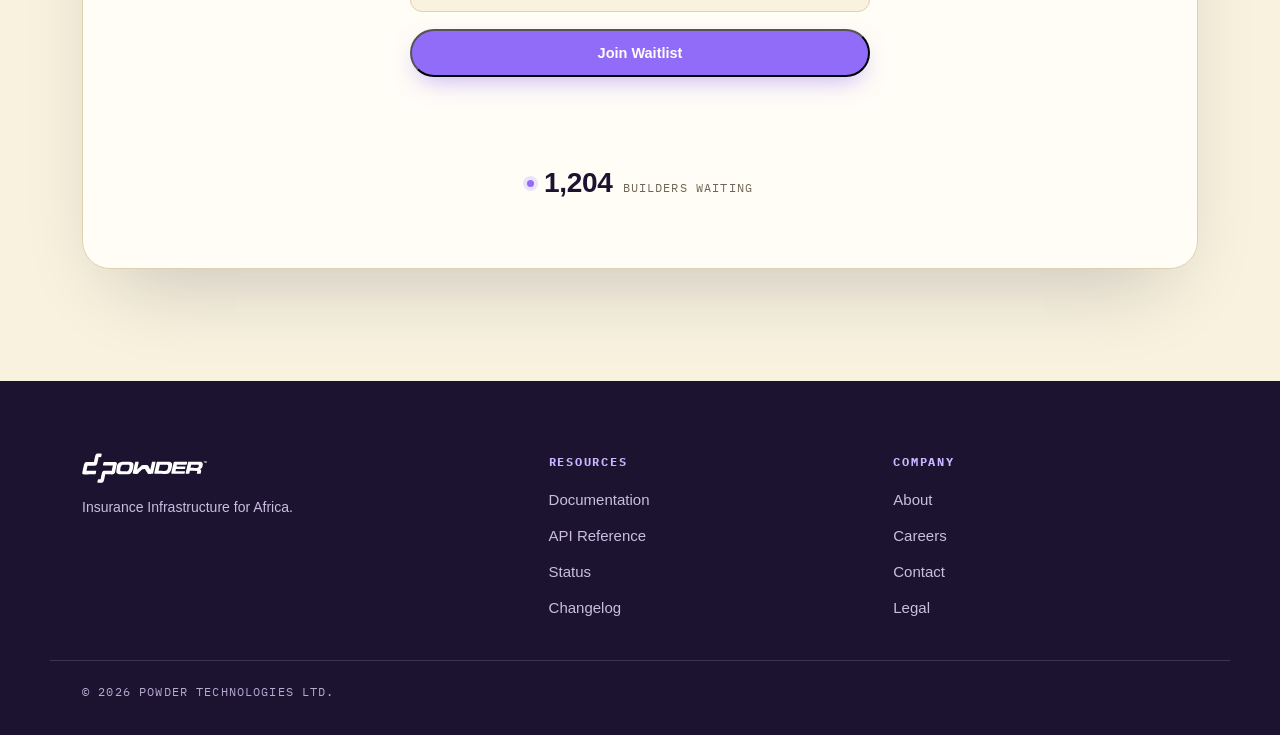
==== commit af3c8a3c: "Add files via upload" ====
--- a/index.html
+++ b/index.html
@@ -184,63 +184,84 @@
     <div class="container faq__grid">
       <div class="faq__sticky">
         <div class="eyebrow"><span class="eyebrow__dot"></span>FAQ<span class="eyebrow__line"></span></div>
-        <h2 class="section__title">Everything you need to know.</h2>
-        <p class="section__lede">Straight answers on integration, licensing, automation and security.</p>
-      </div>
-
-      <div class="faq__list">
-        <div class="faq__item">
-          <button class="faq__trigger" aria-expanded="false">
-            <span>What exactly is Powder and how is it different from regular software?</span>
-            <span class="faq__icon"></span>
-          </button>
-          <div class="faq__panel">
-            <p>Powder is infrastructure, not an off-the-shelf app — a set of APIs and services that handle quoting, issuance, collection, claims and administration, so you can build insurance experiences into your own product without becoming a licensed insurer yourself.</p>
-          </div>
-        </div>
-        <div class="faq__item">
-          <button class="faq__trigger" aria-expanded="false">
-            <span>How long does it take to go from onboarding to live deployment?</span>
-            <span class="faq__icon"></span>
-          </button>
-          <div class="faq__panel">
-            <p>Most teams integrate the core quote-and-issue flow within a couple of weeks using our sandbox and SDKs, with full production rollout typically following shortly after compliance review.</p>
-          </div>
-        </div>
-        <div class="faq__item">
-          <button class="faq__trigger" aria-expanded="false">
-            <span>What industries does Powder currently support?</span>
-            <span class="faq__icon"></span>
-          </button>
-          <div class="faq__panel">
-            <p>We support embedded cover across device protection, health, gig-worker insurance, and checkout-based protection products, with more verticals opening up as licensing partners expand.</p>
-          </div>
-        </div>
-        <div class="faq__item">
-          <button class="faq__trigger" aria-expanded="false">
-            <span>How does Powder handle data privacy and regulatory compliance?</span>
-            <span class="faq__icon"></span>
-          </button>
-          <div class="faq__panel">
-            <p>All policies are underwritten by licensed insurance partners, and Powder's infrastructure is built to align with regional data protection and insurance regulatory requirements.</p>
-          </div>
-        </div>
-        <div class="faq__item">
-          <button class="faq__trigger" aria-expanded="false">
-            <span>What does the 99.9% infrastructure SLA actually mean in practice?</span>
-            <span class="faq__icon"></span>
-          </button>
-          <div class="faq__panel">
-            <p>It means the core quoting, issuance and claims APIs are engineered for enterprise-grade uptime, with monitoring and redundancy so your integration keeps working even during peak transaction volumes.</p>
-          </div>
-        </div>
-        <div class="faq__item">
-          <button class="faq__trigger" aria-expanded="false">
-            <span>Do we need an in-house engineering team to operate Powder?</span>
-            <span class="faq__icon"></span>
-          </button>
-          <div class="faq__panel">
-            <p>A small integration effort from your existing engineers is usually enough — our SDKs and docs are built so most teams don't need to hire specifically for the integration.</p>
+        <h2 class="section__title">Frequently Asked Questions</h2>
+        <p class="section__lede">Straight answers on what Powder is, who it's for, and how to get started.</p>
+        <a href="contact.html" class="btn btn-primary faq__cta">Book a Demo</a>
+      </div>
+
+      <div class="faq__card">
+        <div class="faq__list">
+          <div class="faq__item">
+            <button class="faq__trigger" aria-expanded="false">
+              <span>What is Powder?</span>
+              <span class="faq__icon"></span>
+            </button>
+            <div class="faq__panel">
+              <p>Powder is an embedded insurance platform that enables businesses to offer insurance at the point of transaction. Whether customers are checking out online, paying for healthcare, booking travel, or applying for a loan, Powder makes it easy to embed relevant insurance into those experiences.</p>
+            </div>
+          </div>
+          <div class="faq__item">
+            <button class="faq__trigger" aria-expanded="false">
+              <span>Who is Powder built for?</span>
+              <span class="faq__icon"></span>
+            </button>
+            <div class="faq__panel">
+              <p>Powder is designed for businesses that want to offer insurance without becoming insurance companies. We work with fintechs, logistics companies, healthcare providers, e-commerce platforms, mobility companies, banks, telecoms, and other digital businesses.</p>
+            </div>
+          </div>
+          <div class="faq__item">
+            <button class="faq__trigger" aria-expanded="false">
+              <span>How does embedded insurance work?</span>
+              <span class="faq__icon"></span>
+            </button>
+            <div class="faq__panel">
+              <p>Powder connects your business to licensed insurance providers through a single integration. When a customer reaches a relevant point in their journey, your platform can present an insurance offer, issue a policy instantly, collect premiums, and manage claims — all without leaving your product.</p>
+            </div>
+          </div>
+          <div class="faq__item">
+            <button class="faq__trigger" aria-expanded="false">
+              <span>Do we need an insurance licence?</span>
+              <span class="faq__icon"></span>
+            </button>
+            <div class="faq__panel">
+              <p>No. Businesses integrate with Powder while insurance products are underwritten by licensed insurance partners. This allows you to offer protection without managing the regulatory complexity of being an insurer.</p>
+            </div>
+          </div>
+          <div class="faq__item">
+            <button class="faq__trigger" aria-expanded="false">
+              <span>What types of insurance can we offer?</span>
+              <span class="faq__icon"></span>
+            </button>
+            <div class="faq__panel">
+              <p>Depending on your business model, you can offer products such as device protection, goods-in-transit insurance, health insurance, travel insurance, motor insurance, loan protection, gig worker insurance, and other embedded insurance products through the Powder platform.</p>
+            </div>
+          </div>
+          <div class="faq__item">
+            <button class="faq__trigger" aria-expanded="false">
+              <span>How long does integration take?</span>
+              <span class="faq__icon"></span>
+            </button>
+            <div class="faq__panel">
+              <p>Most businesses can begin integrating within days using our APIs and developer tools. Our team works closely with you to configure products, connect insurance partners, and prepare for launch.</p>
+            </div>
+          </div>
+          <div class="faq__item">
+            <button class="faq__trigger" aria-expanded="false">
+              <span>Can Powder work with our existing platform?</span>
+              <span class="faq__icon"></span>
+            </button>
+            <div class="faq__panel">
+              <p>Yes. Powder is API-first and designed to integrate with existing applications, checkout systems, payment platforms, CRMs, ERPs, and digital products with minimal disruption.</p>
+            </div>
+          </div>
+          <div class="faq__item">
+            <button class="faq__trigger" aria-expanded="false">
+              <span>How do we get started?</span>
+              <span class="faq__icon"></span>
+            </button>
+            <div class="faq__panel">
+              <p>Book a demo with our team. We'll learn about your business, recommend the right insurance products for your customer journey, and guide you from integration to launch.</p>
+            </div>
           </div>
         </div>
       </div>
@@ -273,31 +294,31 @@
 
   <!-- WAITLIST -->
   <section class="waitlist" id="waitlist">
-    <div class="container">
-      <div class="section__head">
-        <div class="eyebrow"><span class="eyebrow__dot"></span>Waitlist<span class="eyebrow__line"></span></div>
-        <h2 class="section__title">Be first to build on Powder.</h2>
-        <p class="section__lede">Join the waitlist for early access to sandbox keys, documentation and hands-on integration support before general availability.</p>
-      </div>
-
-      <form class="waitlist-form" id="waitlist-form">
-        <label for="waitlist-email">Work email</label>
-        <div class="waitlist-form__row">
-          <input type="email" id="waitlist-email" placeholder="you@company.com" required>
-          <button type="submit" class="btn btn-primary">Join waitlist</button>
-        </div>
-      </form>
-
-      <div class="card waitlist-count">
-        <span class="pulse-dot"></span>
-        <span>1,204 builders waiting</span>
-      </div>
-
-      <div class="waitlist-chips">
-        <span class="tag">Insurers</span>
-        <span class="tag">Fintechs</span>
-        <span class="tag">Marketplaces</span>
-        <span class="tag">Healthcare</span>
+    <div class="container waitlist-outer">
+      <div class="waitlist-card">
+        <div class="waitlist-inner">
+          <div class="eyebrow eyebrow--center"><span class="eyebrow__dot"></span>Waitlist</div>
+          <h2 class="section__title">Join the Waitlist</h2>
+
+          <form class="waitlist-form" id="waitlist-form">
+            <div class="field">
+              <label for="waitlist-name">Full name</label>
+              <input type="text" id="waitlist-name" placeholder="Ada Obi" required>
+            </div>
+            <div class="field">
+              <label for="waitlist-email">Company email</label>
+              <input type="email" id="waitlist-email" placeholder="you@company.com" required>
+            </div>
+            <button type="submit" class="btn btn-primary btn-block">Join Waitlist</button>
+            <p class="form__status" id="waitlist-status"></p>
+          </form>
+
+          <div class="waitlist-counter">
+            <span class="pulse-dot"></span>
+            <span class="waitlist-counter__number">1,204</span>
+            <span class="waitlist-counter__label">builders waiting</span>
+          </div>
+        </div>
       </div>
     </div>
   </section>
--- a/styles.css
+++ b/styles.css
@@ -18,6 +18,16 @@
   --font-display: 'Helvetica Neue', Helvetica, Arial, sans-serif;
   --font-body: Helvetica, Arial, sans-serif;
   --font-mono: 'IBM Plex Mono', monospace;
+  --font-hero: 'Gimbal Extended', var(--font-display);
+}
+
+@font-face{
+  font-family: 'Gimbal Extended';
+  src: url('fonts/gimbal-extended-regular.otf') format('opentype'),
+       url('fonts/gimbal-extended-regular.ttf') format('truetype');
+  font-weight: 400;
+  font-style: normal;
+  font-display: swap;
 }
 
 *{ box-sizing: border-box; margin: 0; padding: 0; }
@@ -178,11 +188,13 @@
   min-height: 640px;
 }
 .hero__title{
-  font-family: var(--font-display);
-  font-size: clamp(38px, 5vw, 64px);
-  line-height: 1.05;
-  letter-spacing: -0.5px;
-  margin-bottom: 26px;
+  font-family: var(--font-hero);
+  font-weight: 400;
+  font-size: clamp(36px, 4.6vw, 60px);
+  line-height: 1.12;
+  letter-spacing: 0.1px;
+  margin-bottom: 28px;
+  text-wrap: balance;
 }
 .hero__lede{
   font-size: 17.5px;
@@ -360,35 +372,55 @@
 .faq{ background: var(--parchment); padding: 104px 0; border-top: 1px solid var(--grain); border-bottom: 1px solid var(--grain); }
 .faq__grid{ display: grid; grid-template-columns: 1fr 1.3fr; gap: 40px; align-items: start; }
 .faq__sticky{ position: sticky; top: 110px; }
+.faq__cta{ margin-top: 32px; }
+
+.faq__card{
+  background: var(--pearl);
+  border: 1px solid var(--grain);
+  border-radius: 24px;
+  padding: 10px 30px;
+  box-shadow: 0 40px 70px -36px rgba(36,22,64,0.22);
+}
 .faq__list{ display: flex; flex-direction: column; }
 
-.faq__item{ border-bottom: 1px solid var(--grain); }
-.faq__item:first-child{ border-top: 1px solid var(--grain); }
+.faq__item{
+  border-bottom: 1px solid var(--grain);
+  border-radius: 14px;
+  transition: background-color 0.25s ease;
+}
+.faq__item:last-child{ border-bottom: none; }
+.faq__item:hover{ background-color: rgba(145,108,248,0.05); }
+.faq__item:has(.faq__trigger[aria-expanded="true"]){
+  background-color: rgba(145,108,248,0.07);
+}
 .faq__trigger{
   width: 100%; display: flex; justify-content: space-between; align-items: center;
-  gap: 20px; padding: 24px 4px; background: none; border: none; cursor: pointer;
+  gap: 20px; padding: 26px 10px; background: none; border: none; cursor: pointer;
   text-align: left; font-family: var(--font-display); font-weight: 700;
   font-size: 18px; letter-spacing: -0.2px; color: var(--coffee);
   transition: color 0.2s;
 }
 .faq__trigger:hover{ color: var(--ebony); }
+.faq__trigger[aria-expanded="true"]{ color: var(--ebony); }
 .faq__icon{
   flex-shrink: 0; width: 18px; height: 18px; position: relative;
 }
 .faq__icon::before, .faq__icon::after{
   content: ''; position: absolute; background: var(--cornflower);
   top: 50%; left: 50%; transform: translate(-50%,-50%);
-  transition: transform 0.3s ease;
+  border-radius: 2px;
+  transition: transform 0.35s cubic-bezier(0.22, 1, 0.36, 1);
 }
 .faq__icon::before{ width: 12px; height: 1.5px; }
 .faq__icon::after{ width: 1.5px; height: 12px; }
+.faq__trigger[aria-expanded="true"] .faq__icon::before{ transform: translate(-50%,-50%) rotate(180deg); }
 .faq__trigger[aria-expanded="true"] .faq__icon::after{ transform: translate(-50%,-50%) rotate(90deg) scaleY(0); }
 .faq__panel{
   max-height: 0; overflow: hidden;
-  transition: max-height 0.35s ease, padding 0.35s ease;
+  transition: max-height 0.4s cubic-bezier(0.22, 1, 0.36, 1);
 }
 .faq__panel p{
-  padding: 0 4px 24px; font-size: 15.5px; line-height: 1.7; color: var(--coffee); max-width: 560px;
+  padding: 0 10px 28px; font-size: 15.5px; line-height: 1.7; color: var(--coffee); max-width: 560px;
 }
 
 /* ---------- Company (dark panel) ---------- */
@@ -432,24 +464,51 @@
 .num-grid__cell p{ font-size: 14.5px; line-height: 1.6; color: var(--logan); }
 
 /* ---------- Waitlist ---------- */
-.waitlist{ padding: 104px 0; }
-.waitlist-form{ max-width: 520px; margin-top: 24px; }
-.waitlist-form label{
-  display: block; font-family: var(--font-mono); font-size: 11.5px;
-  letter-spacing: 1.75px; text-transform: uppercase; color: var(--studio); margin-bottom: 8px;
-}
-.waitlist-form__row{ display: flex; gap: 12px; }
-.waitlist-form__row input{
-  flex: 1; min-width: 220px; padding: 14px 16px; background: var(--cream);
-  border: 1px solid var(--grain); border-radius: 12px; font-size: 16px; font-family: var(--font-body);
-}
-.waitlist-count{
-  display: flex; align-items: center; gap: 12px; max-width: 520px;
-  margin-top: 24px; padding: 24px 28px; background: var(--pearl);
-  border: 1px solid var(--grain); border-radius: 18px;
-  font-family: var(--font-mono); font-size: 12.5px; letter-spacing: 1.35px; text-transform: uppercase;
-}
-.waitlist-chips{ display: flex; flex-wrap: wrap; gap: 8px; margin-top: 24px; }
+.waitlist{ padding: 112px 0; border-top: 1px solid var(--grain); }
+.waitlist-card{
+  background: var(--pearl);
+  border: 1px solid var(--grain);
+  border-radius: 28px;
+  padding: 64px 56px;
+  box-shadow: 0 40px 80px -34px rgba(36,22,64,0.24);
+}
+.waitlist-inner{
+  max-width: 460px;
+  margin: 0 auto;
+  display: flex;
+  flex-direction: column;
+  align-items: center;
+  text-align: center;
+}
+.waitlist-inner .section__title{ margin-bottom: 40px; }
+.waitlist-form{
+  width: 100%;
+  display: flex;
+  flex-direction: column;
+  gap: 17px;
+  text-align: left;
+}
+.waitlist-counter{
+  display: flex;
+  align-items: baseline;
+  gap: 10px;
+  margin-top: 48px;
+}
+.waitlist-counter .pulse-dot{ align-self: center; }
+.waitlist-counter__number{
+  font-family: var(--font-display);
+  font-size: 28px;
+  font-weight: 700;
+  letter-spacing: -0.3px;
+  color: var(--ebony);
+}
+.waitlist-counter__label{
+  font-family: var(--font-mono);
+  font-size: 12px;
+  letter-spacing: 1.15px;
+  text-transform: uppercase;
+  color: var(--coffee);
+}
 
 /* ---------- Footer ---------- */
 .site-footer{ background: var(--ebony); color: var(--prelude); padding: 72px 0 34px; }
@@ -470,19 +529,37 @@
 }
 
 /* ---------- Contact page ---------- */
-.contact-hero{ padding: 88px 32px 104px; }
+.contact-hero{ padding: 88px 32px 120px; }
+.section__head--center{
+  max-width: 560px;
+  margin-left: auto;
+  margin-right: auto;
+  text-align: center;
+  align-items: center;
+  display: flex;
+  flex-direction: column;
+}
+.eyebrow--center{ justify-content: center; }
 .contact-grid{
   display: grid;
   grid-template-columns: 1.1fr 1fr;
   gap: 24px;
   align-items: start;
 }
+.contact-grid--single{
+  display: flex;
+  justify-content: center;
+}
+.contact-grid--single .contact-form-card{
+  width: 100%;
+  max-width: 560px;
+}
 .card{
   background: var(--pearl);
   border: 1px solid var(--grain);
   border-radius: 18px;
 }
-.contact-form-card{ padding: 32px; }
+.contact-form-card{ padding: 40px; }
 .contact-form{ display: flex; flex-direction: column; gap: 17px; }
 .field{ display: flex; flex-direction: column; gap: 8px; }
 .field label{
@@ -569,14 +646,16 @@
   .infra, .products, .faq, .company, .waitlist{ padding: 64px 0; }
   .section__head{ margin-bottom: 28px; }
   .cap-col, .product-card, .contact-form-card, .contact-card{ padding: 22px; }
+  .faq__card{ padding: 4px 16px; border-radius: 18px; }
+  .faq__trigger{ padding: 20px 4px; font-size: 16.5px; }
+  .faq__panel p{ padding: 0 4px 22px; }
   .panel-dark{ padding: 24px; border-radius: 20px; }
   .num-grid{ grid-template-columns: 1fr; }
   .num-grid__cell{ border-right: none !important; border-bottom: 1px solid rgba(201,182,255,0.22); }
   .num-grid__cell:last-child{ border-bottom: none; }
-  .waitlist-form__row{ flex-direction: column; align-items: stretch; }
-  .waitlist-form__row input{ min-width: 0; }
-  .waitlist-form__row .btn{ width: 100%; }
-  .waitlist-count{ flex-wrap: wrap; padding: 18px 20px; }
+  .waitlist{ padding: 64px 0; }
+  .waitlist-card{ padding: 40px 24px; border-radius: 20px; }
+  .waitlist-inner{ max-width: 100%; }
   .hero__actions .btn{ flex: 1 1 auto; text-align: center; justify-content: center; }
   .ticket{ padding: 20px; }
   .rail__label{ font-size: 9px; }
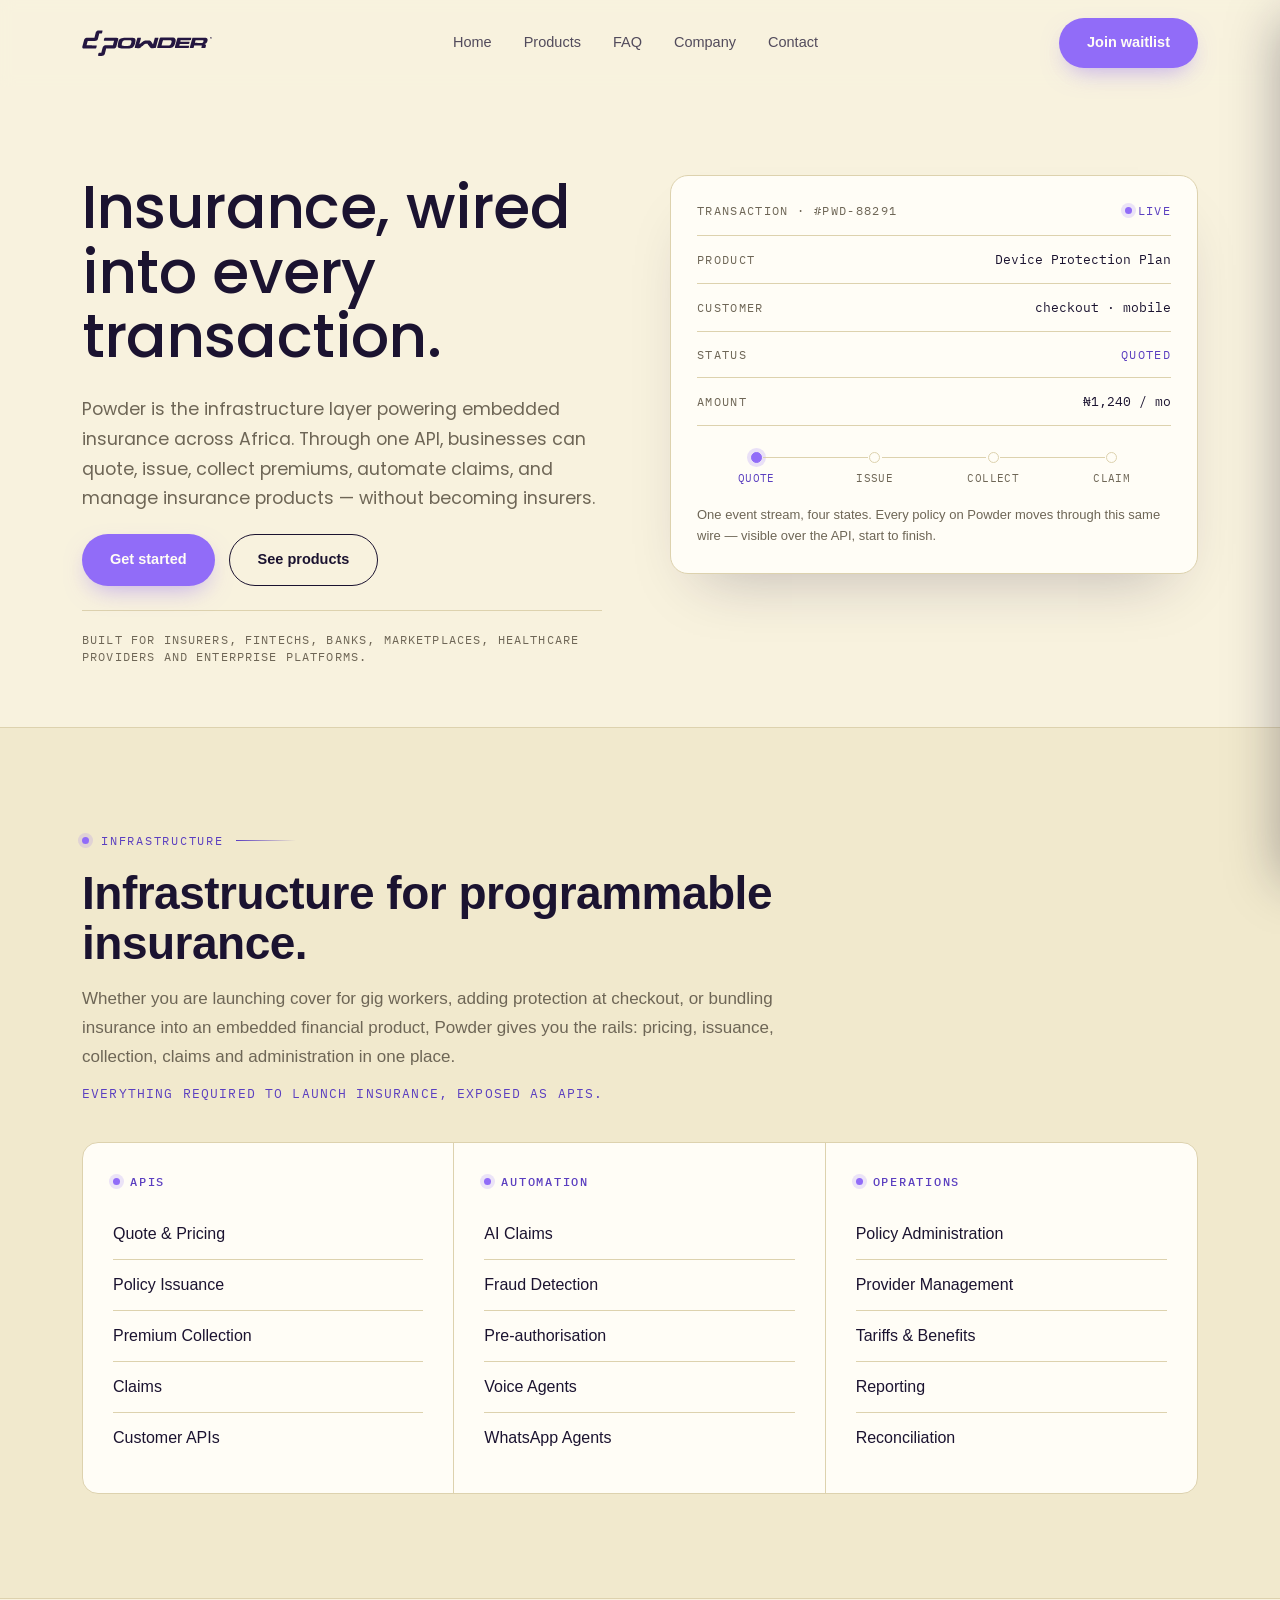
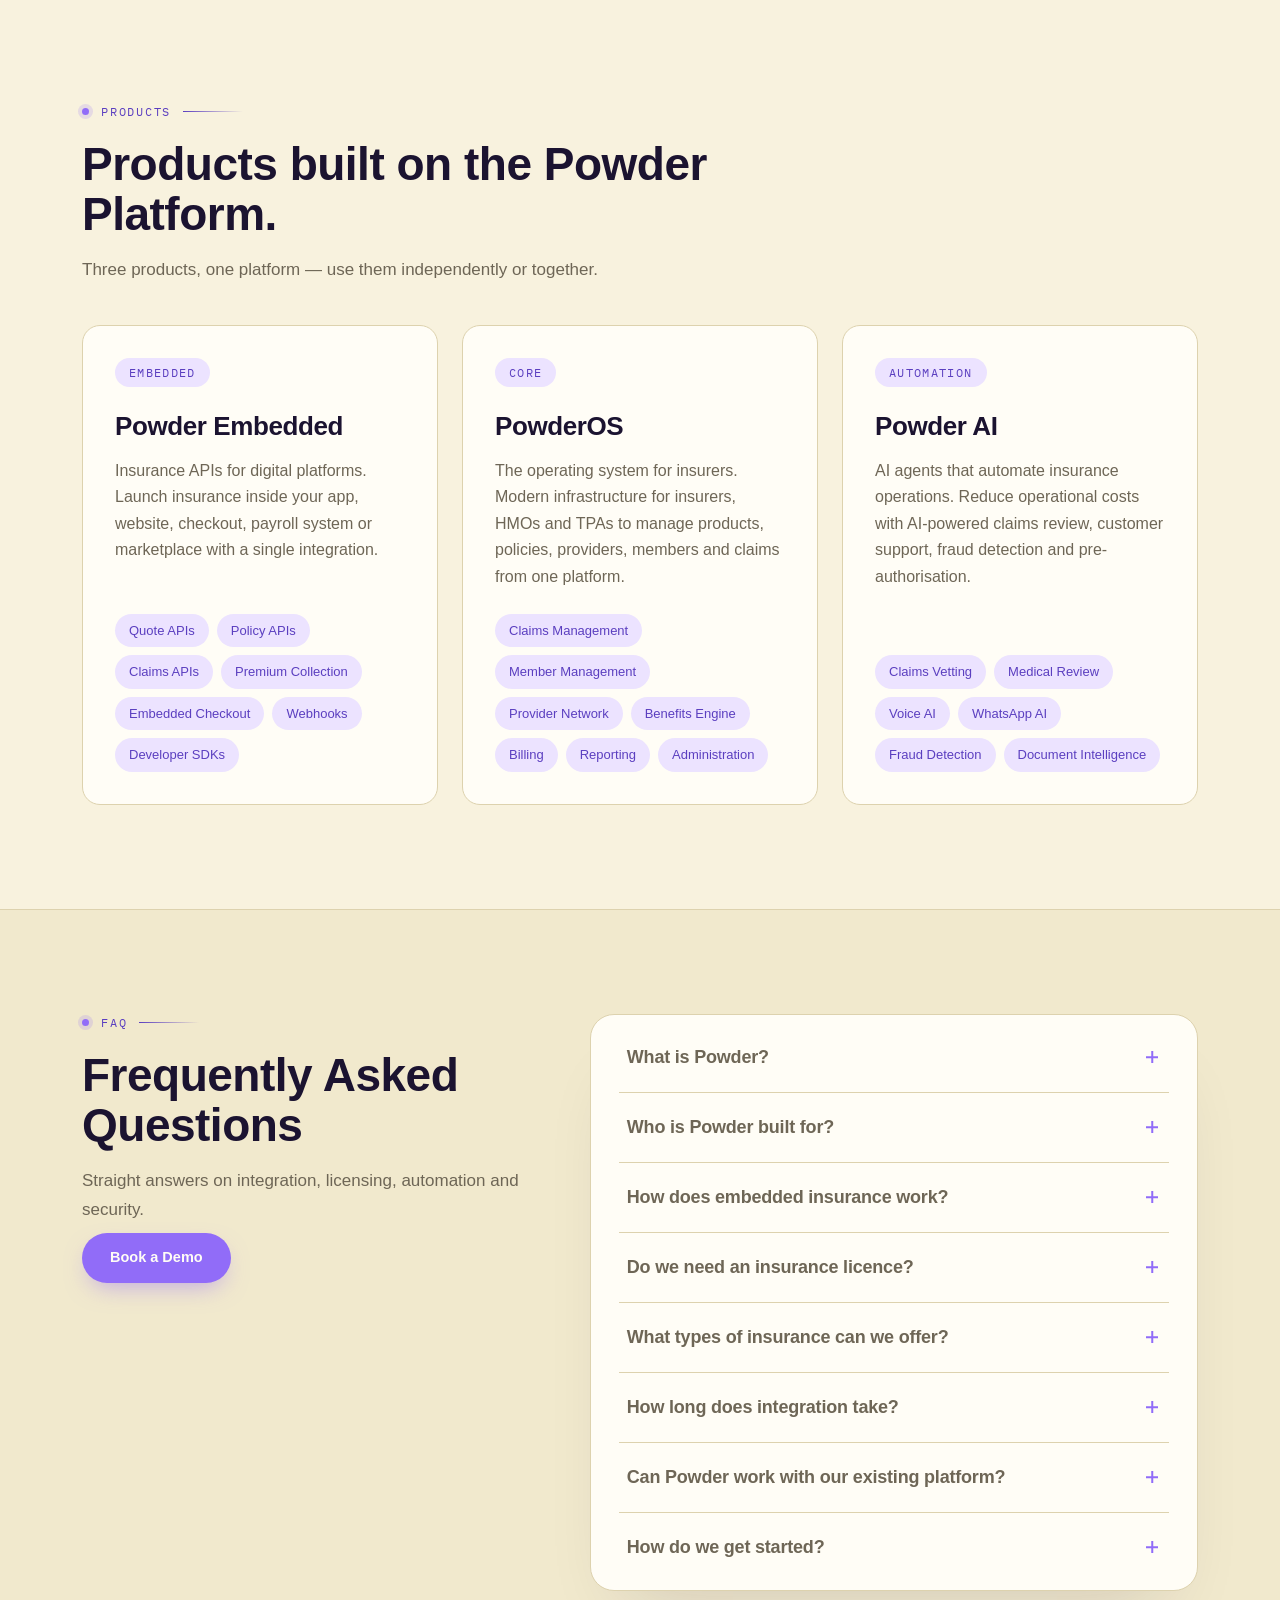
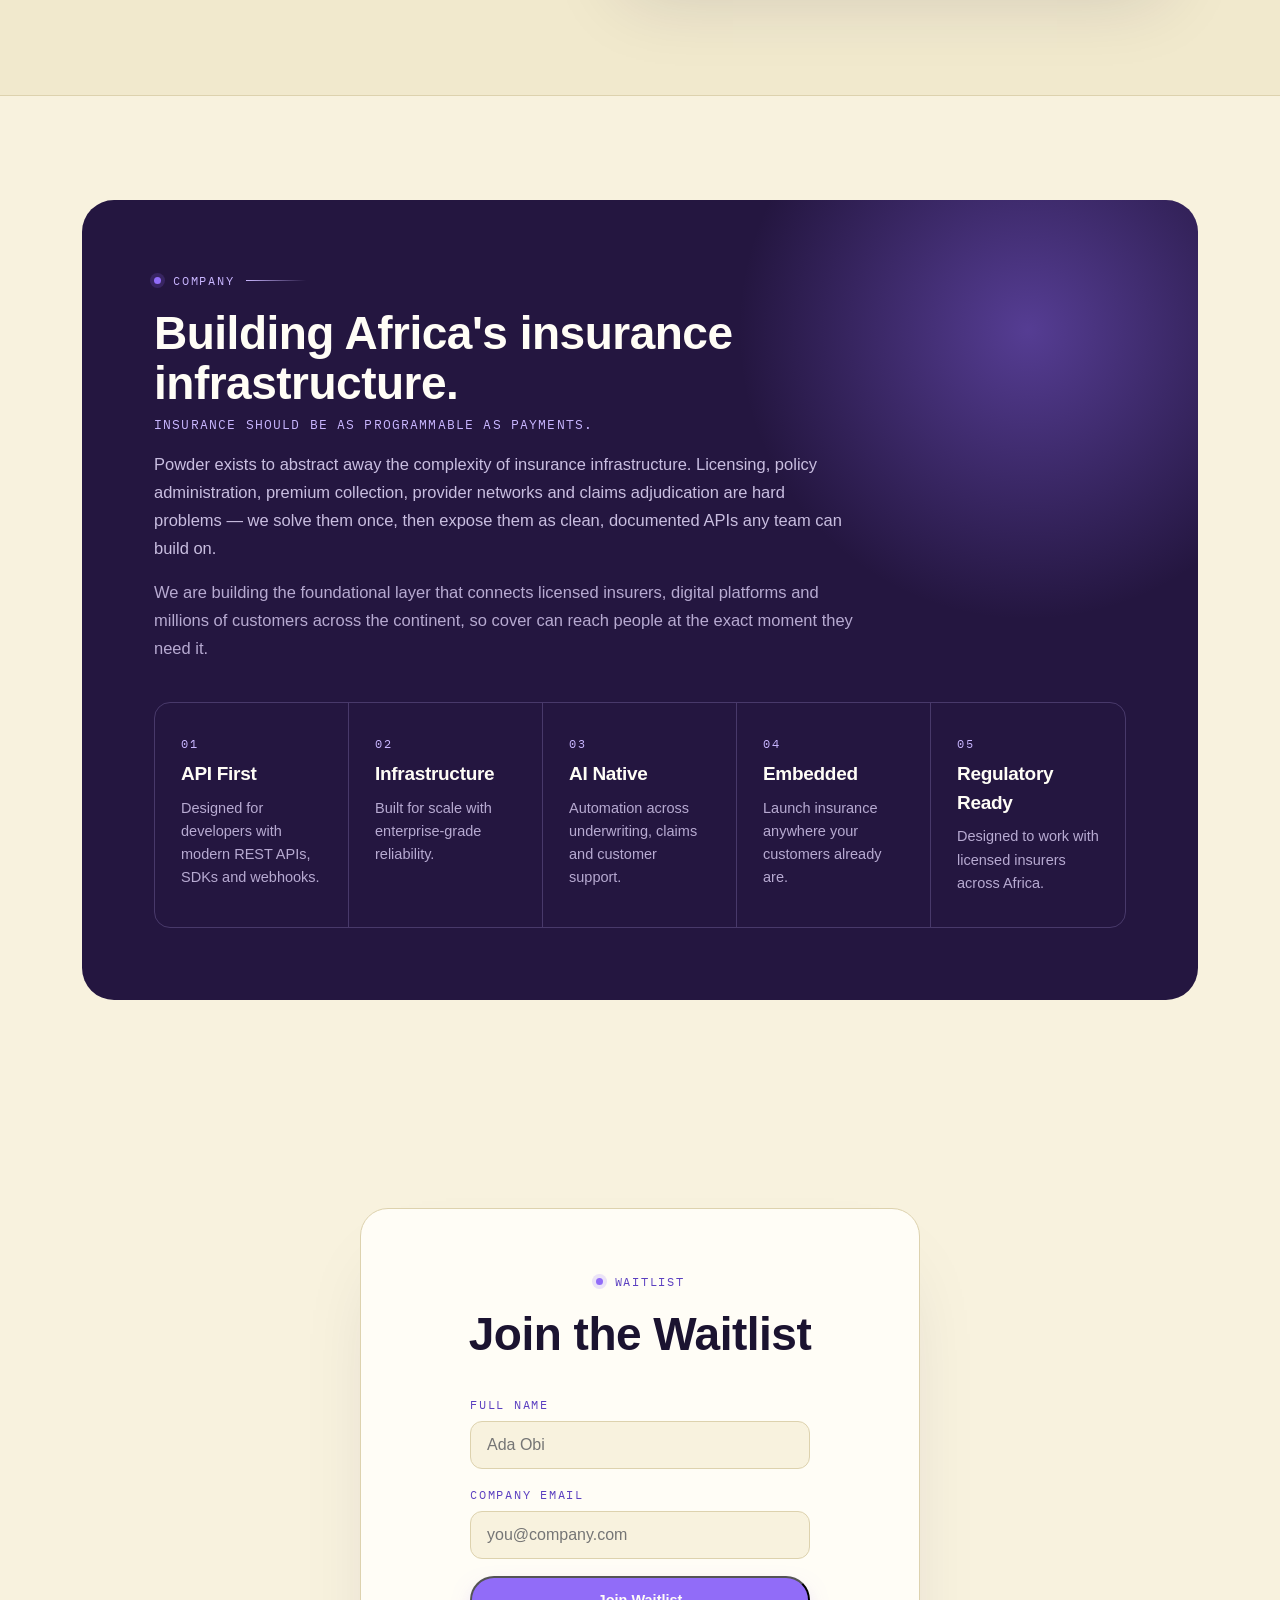
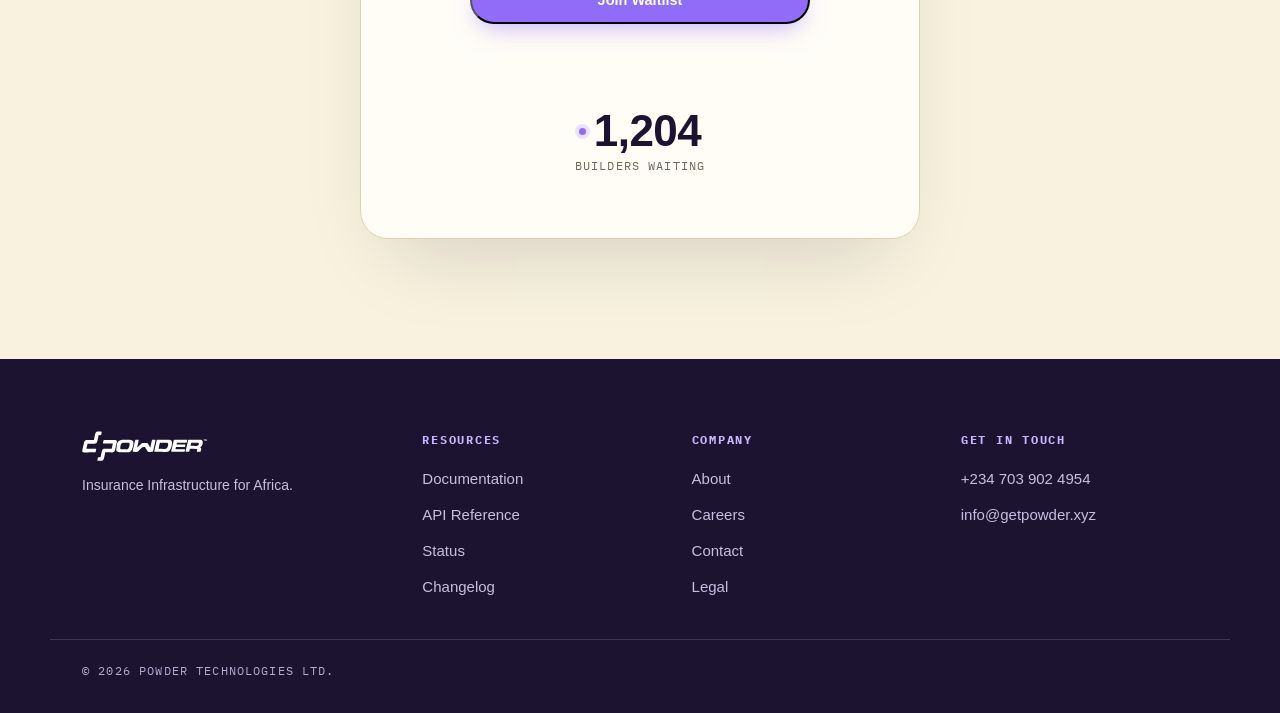
==== commit 26b64f7d: "Add files via upload" ====
--- a/index.html
+++ b/index.html
@@ -6,7 +6,7 @@
 <title>Powder — Insurance, wired into every transaction.</title>
 <link rel="preconnect" href="https://fonts.googleapis.com">
 <link rel="preconnect" href="https://fonts.gstatic.com" crossorigin>
-<link href="https://fonts.googleapis.com/css2?family=IBM+Plex+Mono:wght@400;500&display=swap" rel="stylesheet">
+<link href="https://fonts.googleapis.com/css2?family=IBM+Plex+Mono:wght@400;500&family=Poppins:wght@400;500;600&display=swap" rel="stylesheet">
 <link rel="stylesheet" href="styles.css">
 </head>
 <body>
@@ -185,86 +185,87 @@
       <div class="faq__sticky">
         <div class="eyebrow"><span class="eyebrow__dot"></span>FAQ<span class="eyebrow__line"></span></div>
         <h2 class="section__title">Frequently Asked Questions</h2>
-        <p class="section__lede">Straight answers on what Powder is, who it's for, and how to get started.</p>
+        <p class="section__lede">Straight answers on integration, licensing, automation and security.</p>
         <a href="contact.html" class="btn btn-primary faq__cta">Book a Demo</a>
       </div>
 
       <div class="faq__card">
-        <div class="faq__list">
-          <div class="faq__item">
-            <button class="faq__trigger" aria-expanded="false">
-              <span>What is Powder?</span>
-              <span class="faq__icon"></span>
-            </button>
-            <div class="faq__panel">
-              <p>Powder is an embedded insurance platform that enables businesses to offer insurance at the point of transaction. Whether customers are checking out online, paying for healthcare, booking travel, or applying for a loan, Powder makes it easy to embed relevant insurance into those experiences.</p>
-            </div>
-          </div>
-          <div class="faq__item">
-            <button class="faq__trigger" aria-expanded="false">
-              <span>Who is Powder built for?</span>
-              <span class="faq__icon"></span>
-            </button>
-            <div class="faq__panel">
-              <p>Powder is designed for businesses that want to offer insurance without becoming insurance companies. We work with fintechs, logistics companies, healthcare providers, e-commerce platforms, mobility companies, banks, telecoms, and other digital businesses.</p>
-            </div>
-          </div>
-          <div class="faq__item">
-            <button class="faq__trigger" aria-expanded="false">
-              <span>How does embedded insurance work?</span>
-              <span class="faq__icon"></span>
-            </button>
-            <div class="faq__panel">
-              <p>Powder connects your business to licensed insurance providers through a single integration. When a customer reaches a relevant point in their journey, your platform can present an insurance offer, issue a policy instantly, collect premiums, and manage claims — all without leaving your product.</p>
-            </div>
-          </div>
-          <div class="faq__item">
-            <button class="faq__trigger" aria-expanded="false">
-              <span>Do we need an insurance licence?</span>
-              <span class="faq__icon"></span>
-            </button>
-            <div class="faq__panel">
-              <p>No. Businesses integrate with Powder while insurance products are underwritten by licensed insurance partners. This allows you to offer protection without managing the regulatory complexity of being an insurer.</p>
-            </div>
-          </div>
-          <div class="faq__item">
-            <button class="faq__trigger" aria-expanded="false">
-              <span>What types of insurance can we offer?</span>
-              <span class="faq__icon"></span>
-            </button>
-            <div class="faq__panel">
-              <p>Depending on your business model, you can offer products such as device protection, goods-in-transit insurance, health insurance, travel insurance, motor insurance, loan protection, gig worker insurance, and other embedded insurance products through the Powder platform.</p>
-            </div>
-          </div>
-          <div class="faq__item">
-            <button class="faq__trigger" aria-expanded="false">
-              <span>How long does integration take?</span>
-              <span class="faq__icon"></span>
-            </button>
-            <div class="faq__panel">
-              <p>Most businesses can begin integrating within days using our APIs and developer tools. Our team works closely with you to configure products, connect insurance partners, and prepare for launch.</p>
-            </div>
-          </div>
-          <div class="faq__item">
-            <button class="faq__trigger" aria-expanded="false">
-              <span>Can Powder work with our existing platform?</span>
-              <span class="faq__icon"></span>
-            </button>
-            <div class="faq__panel">
-              <p>Yes. Powder is API-first and designed to integrate with existing applications, checkout systems, payment platforms, CRMs, ERPs, and digital products with minimal disruption.</p>
-            </div>
-          </div>
-          <div class="faq__item">
-            <button class="faq__trigger" aria-expanded="false">
-              <span>How do we get started?</span>
-              <span class="faq__icon"></span>
-            </button>
-            <div class="faq__panel">
-              <p>Book a demo with our team. We'll learn about your business, recommend the right insurance products for your customer journey, and guide you from integration to launch.</p>
-            </div>
-          </div>
-        </div>
-      </div>
+      <div class="faq__list">
+        <div class="faq__item">
+          <button class="faq__trigger" aria-expanded="false">
+            <span>What is Powder?</span>
+            <span class="faq__icon"></span>
+          </button>
+          <div class="faq__panel">
+            <p>Powder is an embedded insurance platform that enables businesses to offer insurance at the point of transaction. Whether customers are checking out online, paying for healthcare, booking travel, or applying for a loan, Powder makes it easy to embed relevant insurance into those experiences.</p>
+          </div>
+        </div>
+        <div class="faq__item">
+          <button class="faq__trigger" aria-expanded="false">
+            <span>Who is Powder built for?</span>
+            <span class="faq__icon"></span>
+          </button>
+          <div class="faq__panel">
+            <p>Powder is designed for businesses that want to offer insurance without becoming insurance companies. We work with fintechs, logistics companies, healthcare providers, e-commerce platforms, mobility companies, banks, telecoms, and other digital businesses.</p>
+          </div>
+        </div>
+        <div class="faq__item">
+          <button class="faq__trigger" aria-expanded="false">
+            <span>How does embedded insurance work?</span>
+            <span class="faq__icon"></span>
+          </button>
+          <div class="faq__panel">
+            <p>Powder connects your business to licensed insurance providers through a single integration. When a customer reaches a relevant point in their journey, your platform can present an insurance offer, issue a policy instantly, collect premiums, and manage claims — all without leaving your product.</p>
+          </div>
+        </div>
+        <div class="faq__item">
+          <button class="faq__trigger" aria-expanded="false">
+            <span>Do we need an insurance licence?</span>
+            <span class="faq__icon"></span>
+          </button>
+          <div class="faq__panel">
+            <p>No. Businesses integrate with Powder while insurance products are underwritten by licensed insurance partners. This allows you to offer protection without managing the regulatory complexity of being an insurer.</p>
+          </div>
+        </div>
+        <div class="faq__item">
+          <button class="faq__trigger" aria-expanded="false">
+            <span>What types of insurance can we offer?</span>
+            <span class="faq__icon"></span>
+          </button>
+          <div class="faq__panel">
+            <p>Depending on your business model, you can offer products such as device protection, goods-in-transit insurance, health insurance, travel insurance, motor insurance, loan protection, gig worker insurance, and other embedded insurance products through the Powder platform.</p>
+          </div>
+        </div>
+        <div class="faq__item">
+          <button class="faq__trigger" aria-expanded="false">
+            <span>How long does integration take?</span>
+            <span class="faq__icon"></span>
+          </button>
+          <div class="faq__panel">
+            <p>Most businesses can begin integrating within days using our APIs and developer tools. Our team works closely with you to configure products, connect insurance partners, and prepare for launch.</p>
+          </div>
+        </div>
+        <div class="faq__item">
+          <button class="faq__trigger" aria-expanded="false">
+            <span>Can Powder work with our existing platform?</span>
+            <span class="faq__icon"></span>
+          </button>
+          <div class="faq__panel">
+            <p>Yes. Powder is API-first and designed to integrate with existing applications, checkout systems, payment platforms, CRMs, ERPs, and digital products with minimal disruption.</p>
+          </div>
+        </div>
+        <div class="faq__item">
+          <button class="faq__trigger" aria-expanded="false">
+            <span>How do we get started?</span>
+            <span class="faq__icon"></span>
+          </button>
+          <div class="faq__panel">
+            <p>Book a demo with our team. We'll learn about your business, recommend the right insurance products for your customer journey, and guide you from integration to launch.</p>
+          </div>
+        </div>
+      </div>
+      </div>
+
     </div>
   </section>
 
@@ -294,31 +295,29 @@
 
   <!-- WAITLIST -->
   <section class="waitlist" id="waitlist">
-    <div class="container waitlist-outer">
-      <div class="waitlist-card">
-        <div class="waitlist-inner">
-          <div class="eyebrow eyebrow--center"><span class="eyebrow__dot"></span>Waitlist</div>
-          <h2 class="section__title">Join the Waitlist</h2>
-
-          <form class="waitlist-form" id="waitlist-form">
-            <div class="field">
-              <label for="waitlist-name">Full name</label>
-              <input type="text" id="waitlist-name" placeholder="Ada Obi" required>
-            </div>
-            <div class="field">
-              <label for="waitlist-email">Company email</label>
-              <input type="email" id="waitlist-email" placeholder="you@company.com" required>
-            </div>
-            <button type="submit" class="btn btn-primary btn-block">Join Waitlist</button>
-            <p class="form__status" id="waitlist-status"></p>
-          </form>
-
-          <div class="waitlist-counter">
-            <span class="pulse-dot"></span>
-            <span class="waitlist-counter__number">1,204</span>
-            <span class="waitlist-counter__label">builders waiting</span>
-          </div>
-        </div>
+    <div class="container waitlist-inner">
+      <div class="eyebrow eyebrow--center"><span class="eyebrow__dot"></span>Waitlist</div>
+      <h2 class="section__title">Join the Waitlist</h2>
+
+      <form class="waitlist-form" id="waitlist-form">
+        <div class="field">
+          <label for="waitlist-name">Full name</label>
+          <input type="text" id="waitlist-name" placeholder="Ada Obi" required>
+        </div>
+        <div class="field">
+          <label for="waitlist-email">Company email</label>
+          <input type="email" id="waitlist-email" placeholder="you@company.com" required>
+        </div>
+        <button type="submit" class="btn btn-primary btn-block">Join Waitlist</button>
+        <p class="form__status" id="waitlist-status"></p>
+      </form>
+
+      <div class="waitlist-counter">
+        <div class="waitlist-counter__top">
+          <span class="pulse-dot"></span>
+          <span class="waitlist-counter__number">1,204</span>
+        </div>
+        <span class="waitlist-counter__label">builders waiting</span>
       </div>
     </div>
   </section>
@@ -345,8 +344,15 @@
       <ul>
         <li><a href="#">About</a></li>
         <li><a href="#">Careers</a></li>
-        <li><a href="#">Contact</a></li>
+        <li><a href="contact.html">Contact</a></li>
         <li><a href="#">Legal</a></li>
+      </ul>
+    </div>
+    <div class="footer-col">
+      <h2>Get in Touch</h2>
+      <ul>
+        <li><a href="tel:+2347039024954">+234 703 902 4954</a></li>
+        <li><a href="mailto:info@getpowder.xyz">info@getpowder.xyz</a></li>
       </ul>
     </div>
   </div>
--- a/styles.css
+++ b/styles.css
@@ -1,4 +1,22 @@
 /* ---------- Tokens ---------- */
+
+/*
+  GIMBAL EXTENDED — licensed font, not available on Google Fonts.
+  If you own the font files (.woff2/.woff), drop them in this folder
+  and uncomment the @font-face block below with the correct filenames.
+  Until then, the --font-hero stack falls back to Poppins (a similar
+  geometric-sans feel) so the hero still looks intentional.
+
+  @font-face {
+    font-family: 'Gimbal Extended';
+    src: url('gimbal-extended-regular.woff2') format('woff2'),
+         url('gimbal-extended-regular.woff') format('woff');
+    font-weight: 400;
+    font-style: normal;
+    font-display: swap;
+  }
+*/
+
 :root{
   --cream: #F8F2DE;
   --parchment: #F1E9CD;
@@ -18,16 +36,7 @@
   --font-display: 'Helvetica Neue', Helvetica, Arial, sans-serif;
   --font-body: Helvetica, Arial, sans-serif;
   --font-mono: 'IBM Plex Mono', monospace;
-  --font-hero: 'Gimbal Extended', var(--font-display);
-}
-
-@font-face{
-  font-family: 'Gimbal Extended';
-  src: url('fonts/gimbal-extended-regular.otf') format('opentype'),
-       url('fonts/gimbal-extended-regular.ttf') format('truetype');
-  font-weight: 400;
-  font-style: normal;
-  font-display: swap;
+  --font-hero: 'Gimbal Extended', 'Poppins', 'Helvetica Neue', Helvetica, Arial, sans-serif;
 }
 
 *{ box-sizing: border-box; margin: 0; padding: 0; }
@@ -189,14 +198,15 @@
 }
 .hero__title{
   font-family: var(--font-hero);
+  font-size: clamp(36px, 4.8vw, 60px);
+  font-weight: 500;
+  line-height: 1.08;
+  letter-spacing: -0.4px;
+  margin-bottom: 26px;
+}
+.hero__lede{
+  font-family: var(--font-hero);
   font-weight: 400;
-  font-size: clamp(36px, 4.6vw, 60px);
-  line-height: 1.12;
-  letter-spacing: 0.1px;
-  margin-bottom: 28px;
-  text-wrap: balance;
-}
-.hero__lede{
   font-size: 17.5px;
   line-height: 1.7;
   color: var(--coffee);
@@ -372,55 +382,44 @@
 .faq{ background: var(--parchment); padding: 104px 0; border-top: 1px solid var(--grain); border-bottom: 1px solid var(--grain); }
 .faq__grid{ display: grid; grid-template-columns: 1fr 1.3fr; gap: 40px; align-items: start; }
 .faq__sticky{ position: sticky; top: 110px; }
-.faq__cta{ margin-top: 32px; }
-
+.faq__cta{ margin-top: 8px; align-self: flex-start; }
 .faq__card{
   background: var(--pearl);
   border: 1px solid var(--grain);
   border-radius: 24px;
-  padding: 10px 30px;
-  box-shadow: 0 40px 70px -36px rgba(36,22,64,0.22);
+  box-shadow: 0 40px 70px -36px rgba(36,22,64,0.16);
+  padding: 8px 28px;
 }
 .faq__list{ display: flex; flex-direction: column; }
 
-.faq__item{
-  border-bottom: 1px solid var(--grain);
-  border-radius: 14px;
-  transition: background-color 0.25s ease;
-}
+.faq__item{ border-bottom: 1px solid var(--grain); }
 .faq__item:last-child{ border-bottom: none; }
-.faq__item:hover{ background-color: rgba(145,108,248,0.05); }
-.faq__item:has(.faq__trigger[aria-expanded="true"]){
-  background-color: rgba(145,108,248,0.07);
-}
 .faq__trigger{
   width: 100%; display: flex; justify-content: space-between; align-items: center;
-  gap: 20px; padding: 26px 10px; background: none; border: none; cursor: pointer;
+  gap: 20px; padding: 24px 8px; background: none; border: none; cursor: pointer;
   text-align: left; font-family: var(--font-display); font-weight: 700;
   font-size: 18px; letter-spacing: -0.2px; color: var(--coffee);
-  transition: color 0.2s;
-}
-.faq__trigger:hover{ color: var(--ebony); }
-.faq__trigger[aria-expanded="true"]{ color: var(--ebony); }
+  border-radius: 12px;
+  transition: color 0.2s, background 0.2s;
+}
+.faq__trigger:hover{ color: var(--ebony); background: rgba(145,108,248,0.06); }
 .faq__icon{
   flex-shrink: 0; width: 18px; height: 18px; position: relative;
 }
 .faq__icon::before, .faq__icon::after{
   content: ''; position: absolute; background: var(--cornflower);
   top: 50%; left: 50%; transform: translate(-50%,-50%);
-  border-radius: 2px;
-  transition: transform 0.35s cubic-bezier(0.22, 1, 0.36, 1);
+  transition: transform 0.3s ease;
 }
 .faq__icon::before{ width: 12px; height: 1.5px; }
 .faq__icon::after{ width: 1.5px; height: 12px; }
-.faq__trigger[aria-expanded="true"] .faq__icon::before{ transform: translate(-50%,-50%) rotate(180deg); }
 .faq__trigger[aria-expanded="true"] .faq__icon::after{ transform: translate(-50%,-50%) rotate(90deg) scaleY(0); }
 .faq__panel{
   max-height: 0; overflow: hidden;
-  transition: max-height 0.4s cubic-bezier(0.22, 1, 0.36, 1);
+  transition: max-height 0.4s cubic-bezier(0.22, 1, 0.36, 1), padding 0.4s cubic-bezier(0.22, 1, 0.36, 1);
 }
 .faq__panel p{
-  padding: 0 10px 28px; font-size: 15.5px; line-height: 1.7; color: var(--coffee); max-width: 560px;
+  padding: 0 8px 24px; font-size: 15.5px; line-height: 1.7; color: var(--coffee); max-width: 560px;
 }
 
 /* ---------- Company (dark panel) ---------- */
@@ -464,25 +463,25 @@
 .num-grid__cell p{ font-size: 14.5px; line-height: 1.6; color: var(--logan); }
 
 /* ---------- Waitlist ---------- */
-.waitlist{ padding: 112px 0; border-top: 1px solid var(--grain); }
-.waitlist-card{
+.waitlist{ padding: 104px 0 120px; }
+.waitlist-inner{
+  max-width: 560px;
+  margin: 0 auto;
+  display: flex;
+  flex-direction: column;
+  align-items: center;
+  text-align: center;
   background: var(--pearl);
   border: 1px solid var(--grain);
   border-radius: 28px;
-  padding: 64px 56px;
-  box-shadow: 0 40px 80px -34px rgba(36,22,64,0.24);
-}
-.waitlist-inner{
-  max-width: 460px;
-  margin: 0 auto;
-  display: flex;
-  flex-direction: column;
-  align-items: center;
-  text-align: center;
-}
-.waitlist-inner .section__title{ margin-bottom: 40px; }
+  box-shadow: 0 40px 80px -34px rgba(36,22,64,0.18);
+  padding: 64px 48px;
+}
+.waitlist-inner .eyebrow{ justify-content: center; }
+.waitlist-inner .section__title{ margin-bottom: 36px; }
 .waitlist-form{
   width: 100%;
+  max-width: 340px;
   display: flex;
   flex-direction: column;
   gap: 17px;
@@ -490,21 +489,24 @@
 }
 .waitlist-counter{
   display: flex;
-  align-items: baseline;
-  gap: 10px;
+  flex-direction: column;
+  align-items: center;
+  gap: 4px;
   margin-top: 48px;
 }
+.waitlist-counter__top{ display: flex; align-items: center; gap: 8px; }
 .waitlist-counter .pulse-dot{ align-self: center; }
 .waitlist-counter__number{
   font-family: var(--font-display);
-  font-size: 28px;
+  font-size: 44px;
   font-weight: 700;
-  letter-spacing: -0.3px;
+  letter-spacing: -0.5px;
+  line-height: 1;
   color: var(--ebony);
 }
 .waitlist-counter__label{
   font-family: var(--font-mono);
-  font-size: 12px;
+  font-size: 11.5px;
   letter-spacing: 1.15px;
   text-transform: uppercase;
   color: var(--coffee);
@@ -512,7 +514,7 @@
 
 /* ---------- Footer ---------- */
 .site-footer{ background: var(--ebony); color: var(--prelude); padding: 72px 0 34px; }
-.footer-grid{ display: grid; grid-template-columns: 1.4fr 1fr 1fr; gap: 40px; margin-bottom: 40px; }
+.footer-grid{ display: grid; grid-template-columns: 1.3fr 1fr 1fr 1fr; gap: 32px; margin-bottom: 40px; }
 .footer-brand .logo--light{ margin-bottom: 14px; }
 .footer-brand p{ font-size: 14px; }
 .footer-col h2{
@@ -554,6 +556,33 @@
   width: 100%;
   max-width: 560px;
 }
+.contact-info{
+  display: flex;
+  flex-wrap: wrap;
+  gap: 24px;
+  margin-top: 28px;
+  padding-top: 24px;
+  border-top: 1px solid var(--grain);
+}
+.contact-info__item{
+  display: flex;
+  flex-direction: column;
+  gap: 4px;
+}
+.contact-info__label{
+  font-family: var(--font-mono);
+  font-size: 11px;
+  letter-spacing: 1.5px;
+  text-transform: uppercase;
+  color: var(--studio);
+}
+.contact-info__value{
+  font-family: var(--font-display);
+  font-size: 16px;
+  color: var(--ebony);
+  transition: color 0.2s;
+}
+.contact-info__item:hover .contact-info__value{ color: var(--cornflower); }
 .card{
   background: var(--pearl);
   border: 1px solid var(--grain);
@@ -635,7 +664,7 @@
   .num-grid{ grid-template-columns: repeat(2, 1fr); }
   .num-grid__cell:nth-child(2n){ border-right: none; }
   .panel-dark{ padding: 40px; }
-  .footer-grid{ grid-template-columns: 1fr; }
+  .footer-grid{ grid-template-columns: 1fr 1fr; row-gap: 32px; }
   .contact-grid{ grid-template-columns: 1fr; }
 }
 
@@ -646,16 +675,15 @@
   .infra, .products, .faq, .company, .waitlist{ padding: 64px 0; }
   .section__head{ margin-bottom: 28px; }
   .cap-col, .product-card, .contact-form-card, .contact-card{ padding: 22px; }
-  .faq__card{ padding: 4px 16px; border-radius: 18px; }
-  .faq__trigger{ padding: 20px 4px; font-size: 16.5px; }
-  .faq__panel p{ padding: 0 4px 22px; }
   .panel-dark{ padding: 24px; border-radius: 20px; }
   .num-grid{ grid-template-columns: 1fr; }
   .num-grid__cell{ border-right: none !important; border-bottom: 1px solid rgba(201,182,255,0.22); }
   .num-grid__cell:last-child{ border-bottom: none; }
-  .waitlist{ padding: 64px 0; }
-  .waitlist-card{ padding: 40px 24px; border-radius: 20px; }
-  .waitlist-inner{ max-width: 100%; }
+  .waitlist{ padding: 88px 0; }
+  .waitlist-inner{ max-width: 100%; padding: 40px 24px; }
+  .faq__card{ padding: 4px 16px; }
+  .faq__trigger{ font-size: 16px; padding: 20px 6px; }
+  .footer-grid{ grid-template-columns: 1fr; }
   .hero__actions .btn{ flex: 1 1 auto; text-align: center; justify-content: center; }
   .ticket{ padding: 20px; }
   .rail__label{ font-size: 9px; }
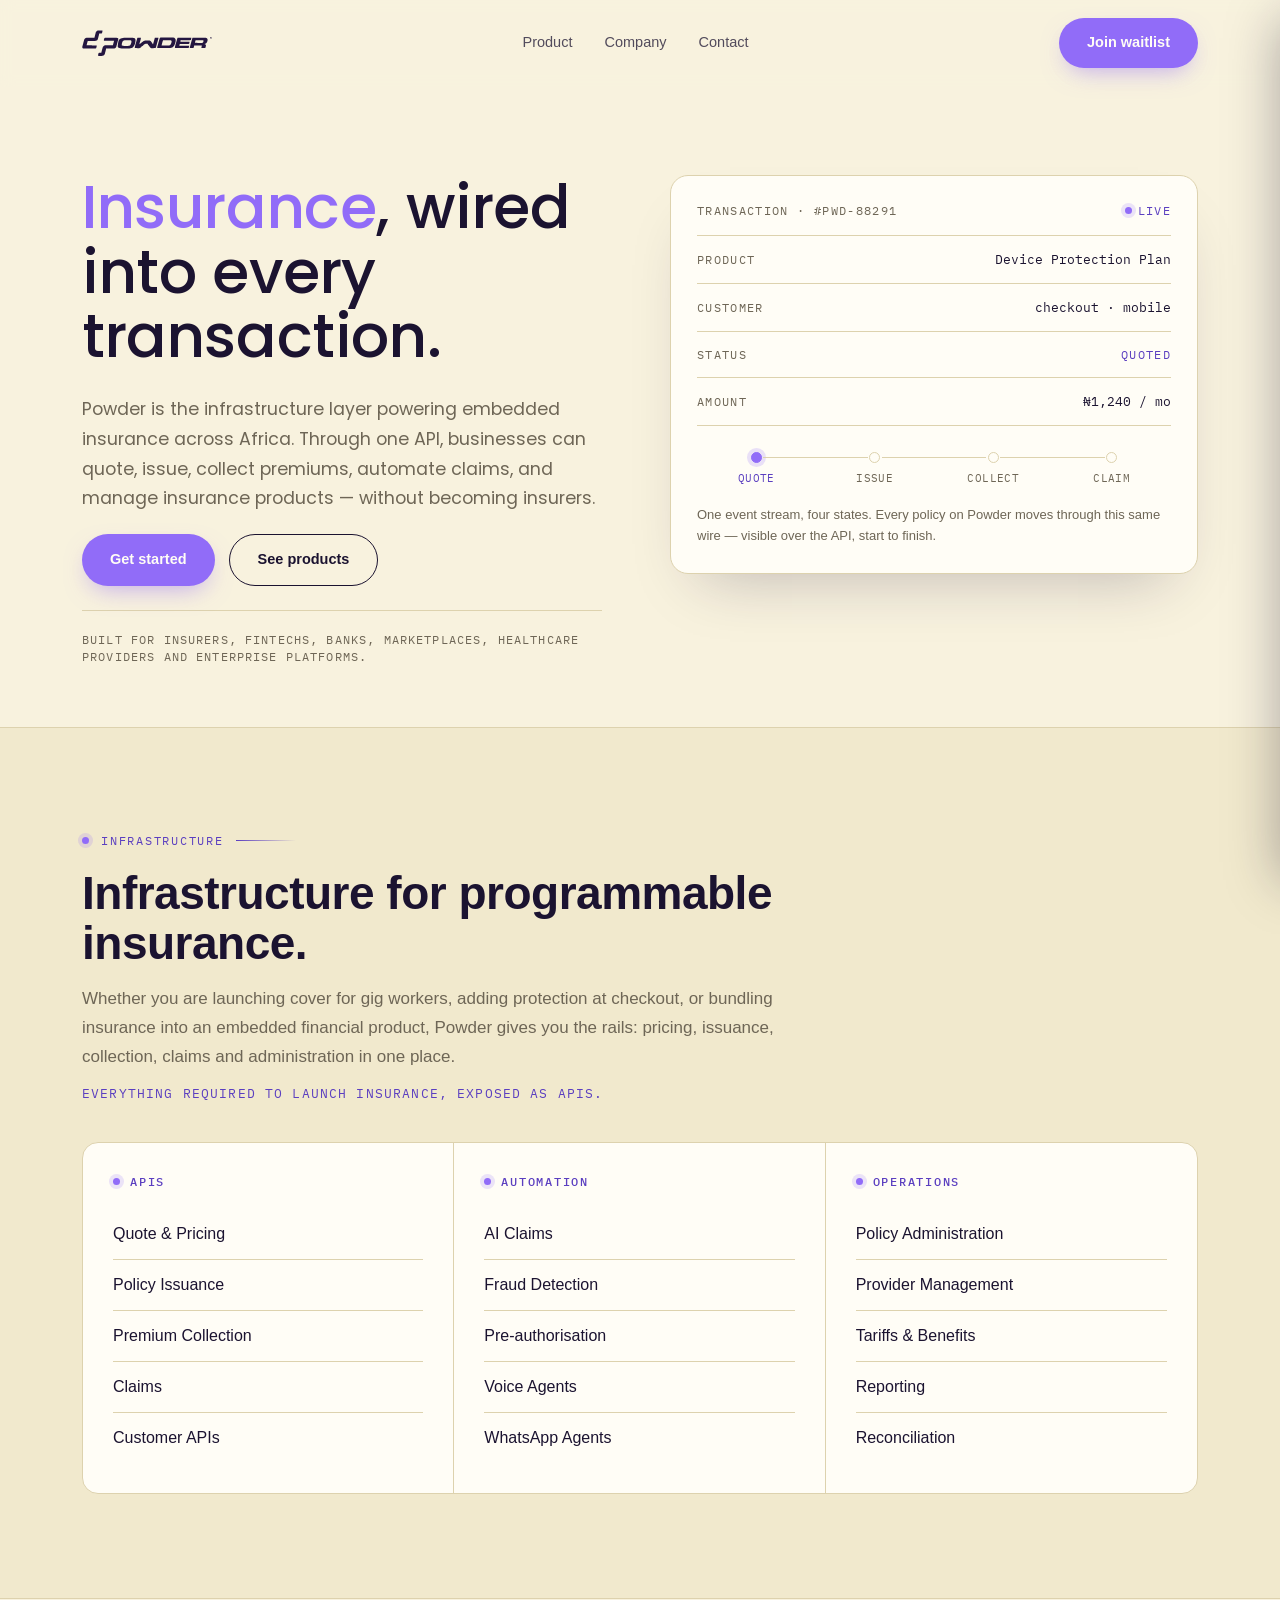
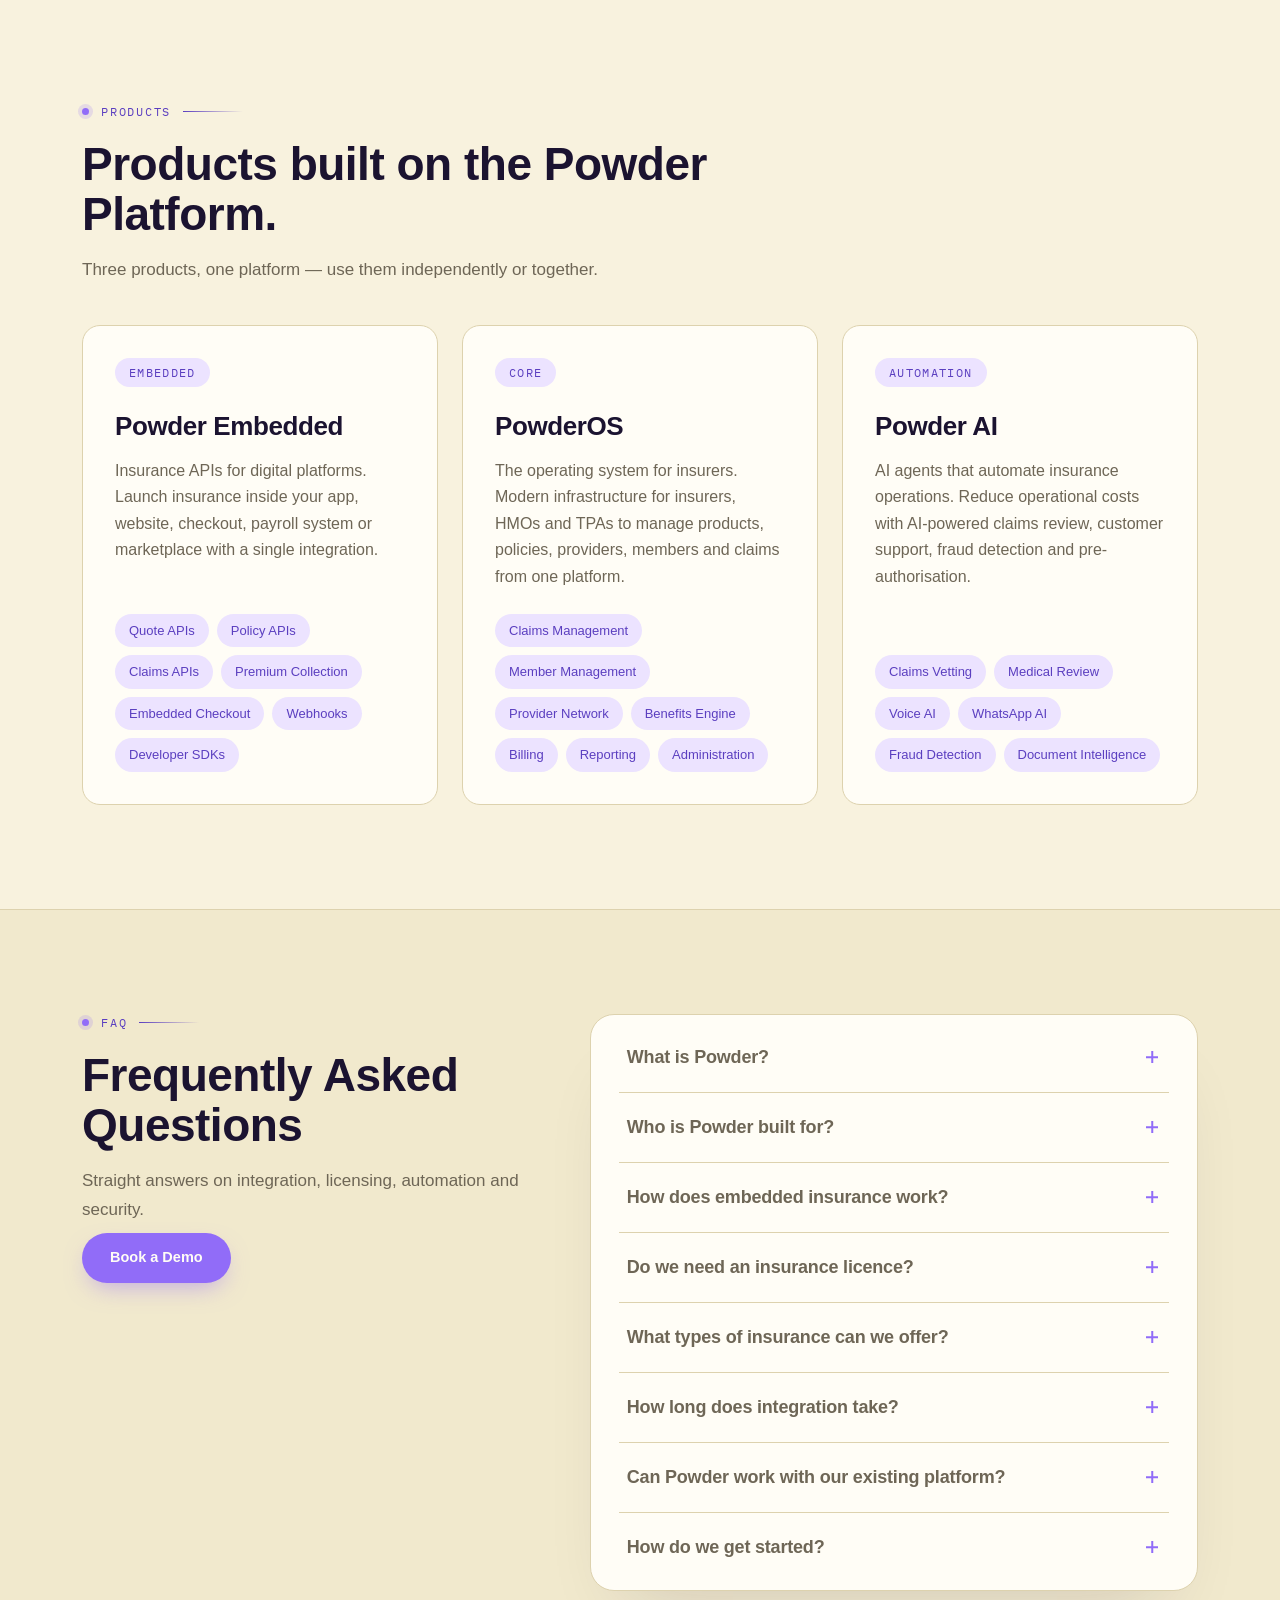
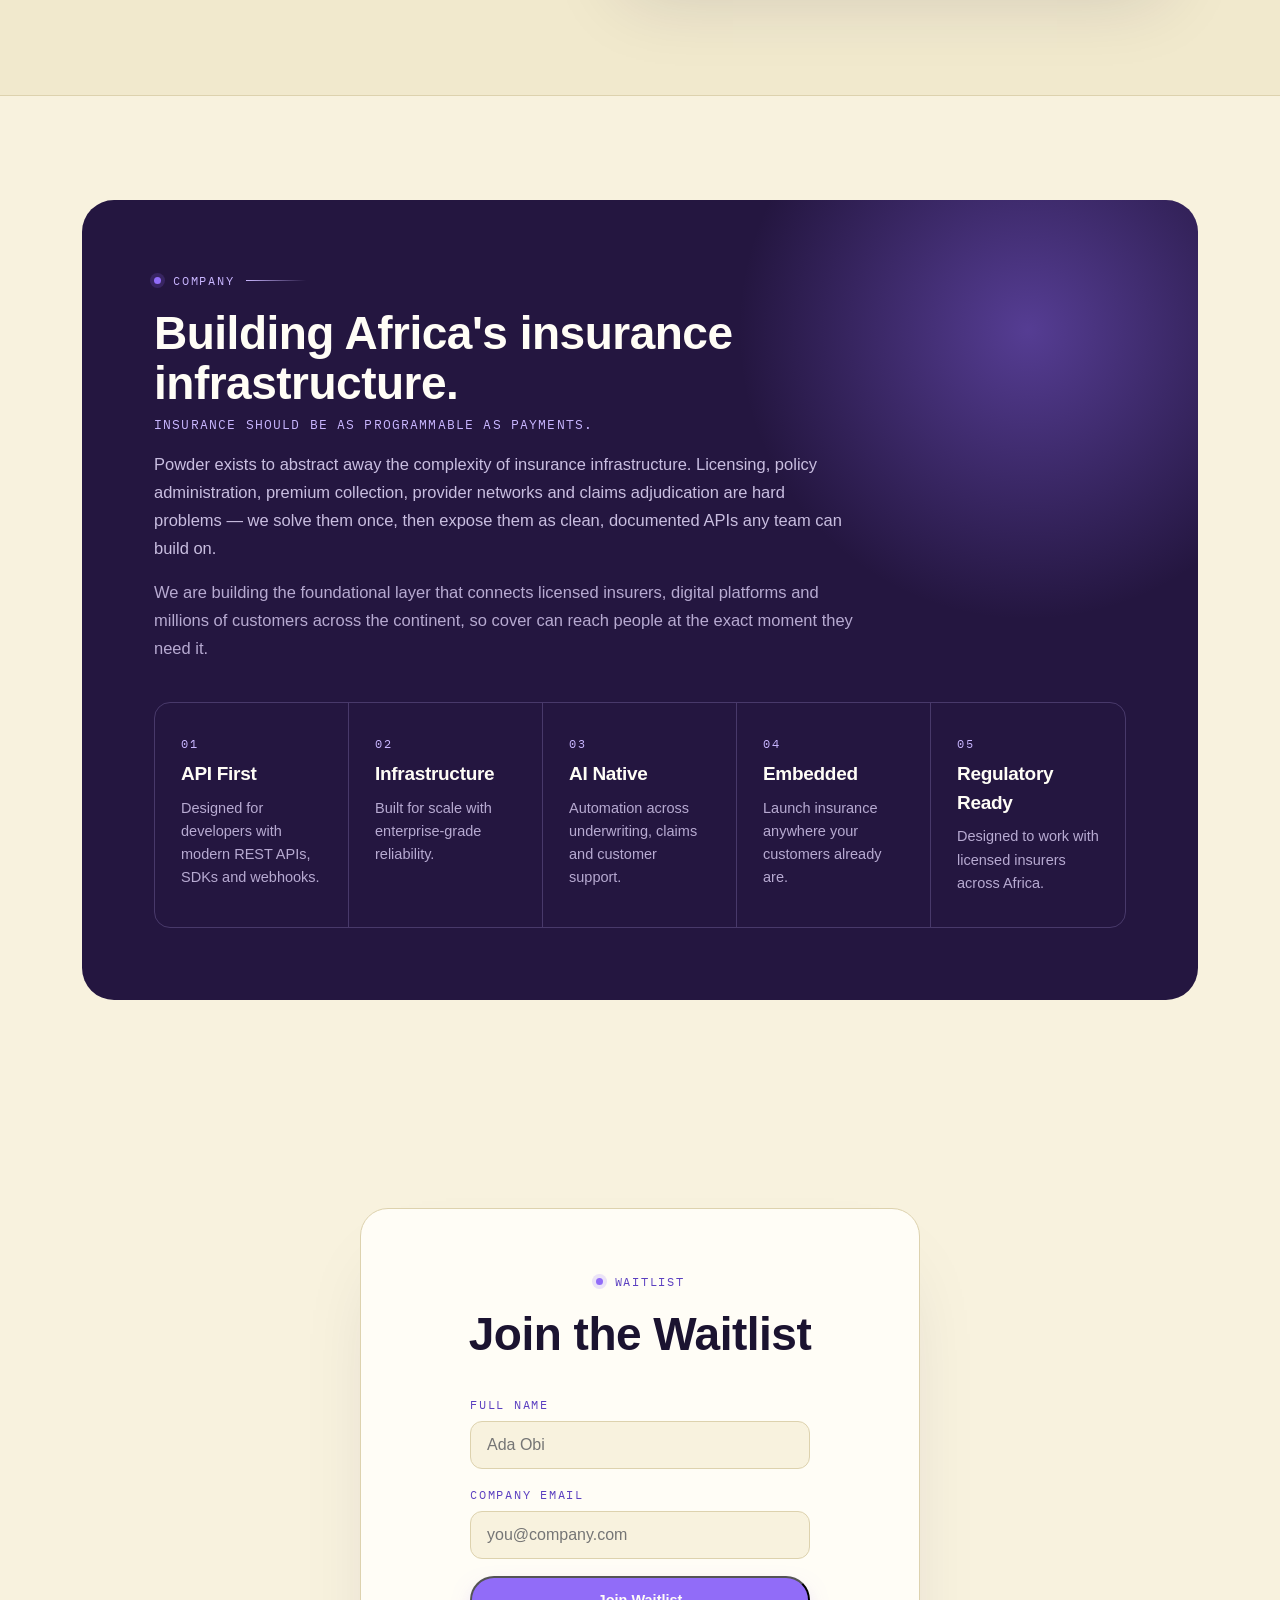
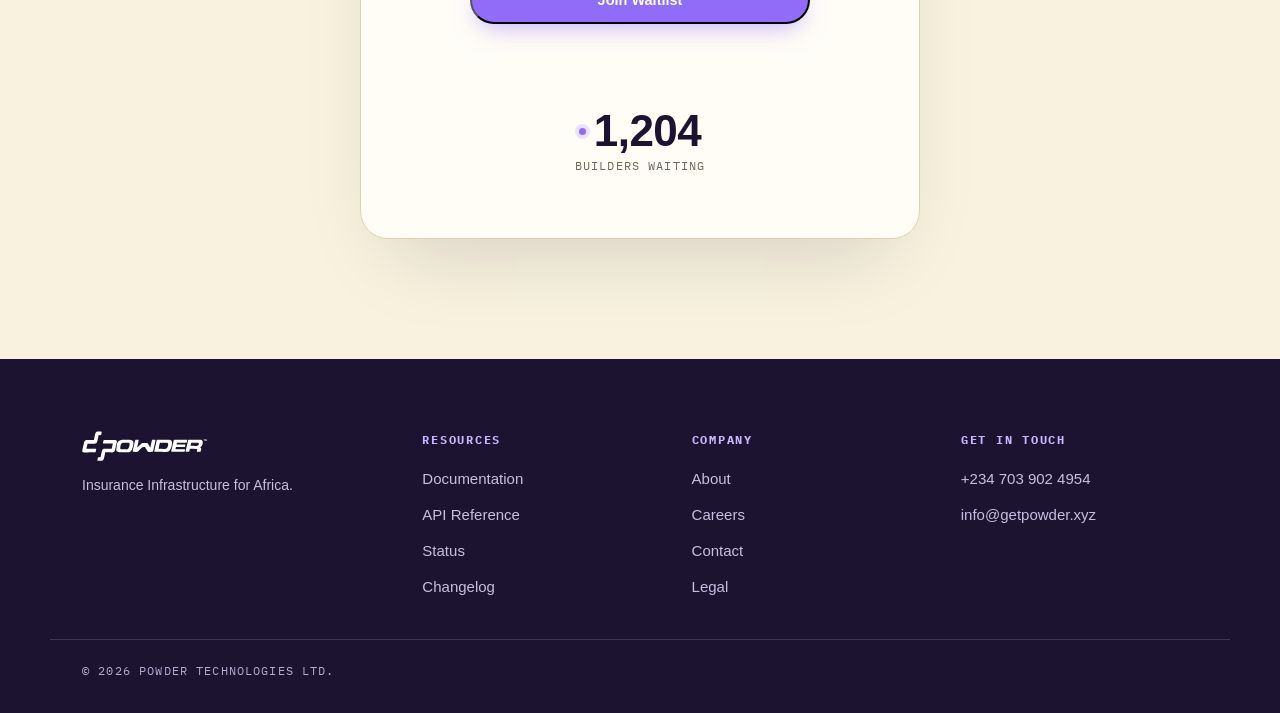
==== commit 8eaa8f14: "Add files via upload" ====
--- a/index.html
+++ b/index.html
@@ -13,11 +13,9 @@
 
 <header class="site-header" id="site-header">
   <div class="container header-inner">
-    <a href="#hero" class="logo"><img src="logo-header.svg" alt="Powder" height="26"></a>
+    <a href="#hero" class="logo" aria-label="Powder — Home"><img src="logo-header.svg" alt="Powder" height="26"></a>
     <nav class="nav-links">
-      <a href="#hero">Home</a>
-      <a href="#products">Products</a>
-      <a href="#faq">FAQ</a>
+      <a href="#products">Product</a>
       <a href="#company">Company</a>
       <a href="contact.html">Contact</a>
     </nav>
@@ -32,10 +30,7 @@
 <nav class="mobile-drawer" id="mobile-drawer" aria-hidden="true">
   <button class="mobile-drawer__close" id="drawer-close" aria-label="Close menu">&times;</button>
   <div class="mobile-drawer__links">
-    <a href="#hero">Home</a>
-    <a href="#infrastructure">Infrastructure</a>
-    <a href="#products">Products</a>
-    <a href="#faq">FAQ</a>
+    <a href="#products">Product</a>
     <a href="#company">Company</a>
     <a href="contact.html">Contact</a>
   </div>
@@ -47,7 +42,7 @@
   <!-- HERO -->
   <section class="hero container" id="hero">
     <div class="hero__col" data-parallax data-speed="0.15">
-      <h1 class="hero__title">Insurance, wired into every transaction.</h1>
+      <h1 class="hero__title"><span class="hero__accent">Insurance</span>, wired into every transaction.</h1>
       <p class="hero__lede">Powder is the infrastructure layer powering embedded insurance across Africa. Through one API, businesses can quote, issue, collect premiums, automate claims, and manage insurance products — without becoming insurers.</p>
       <div class="hero__actions">
         <a href="#waitlist" class="btn btn-primary">Get started</a>
--- a/styles.css
+++ b/styles.css
@@ -204,6 +204,7 @@
   letter-spacing: -0.4px;
   margin-bottom: 26px;
 }
+.hero__accent{ color: var(--cornflower); }
 .hero__lede{
   font-family: var(--font-hero);
   font-weight: 400;
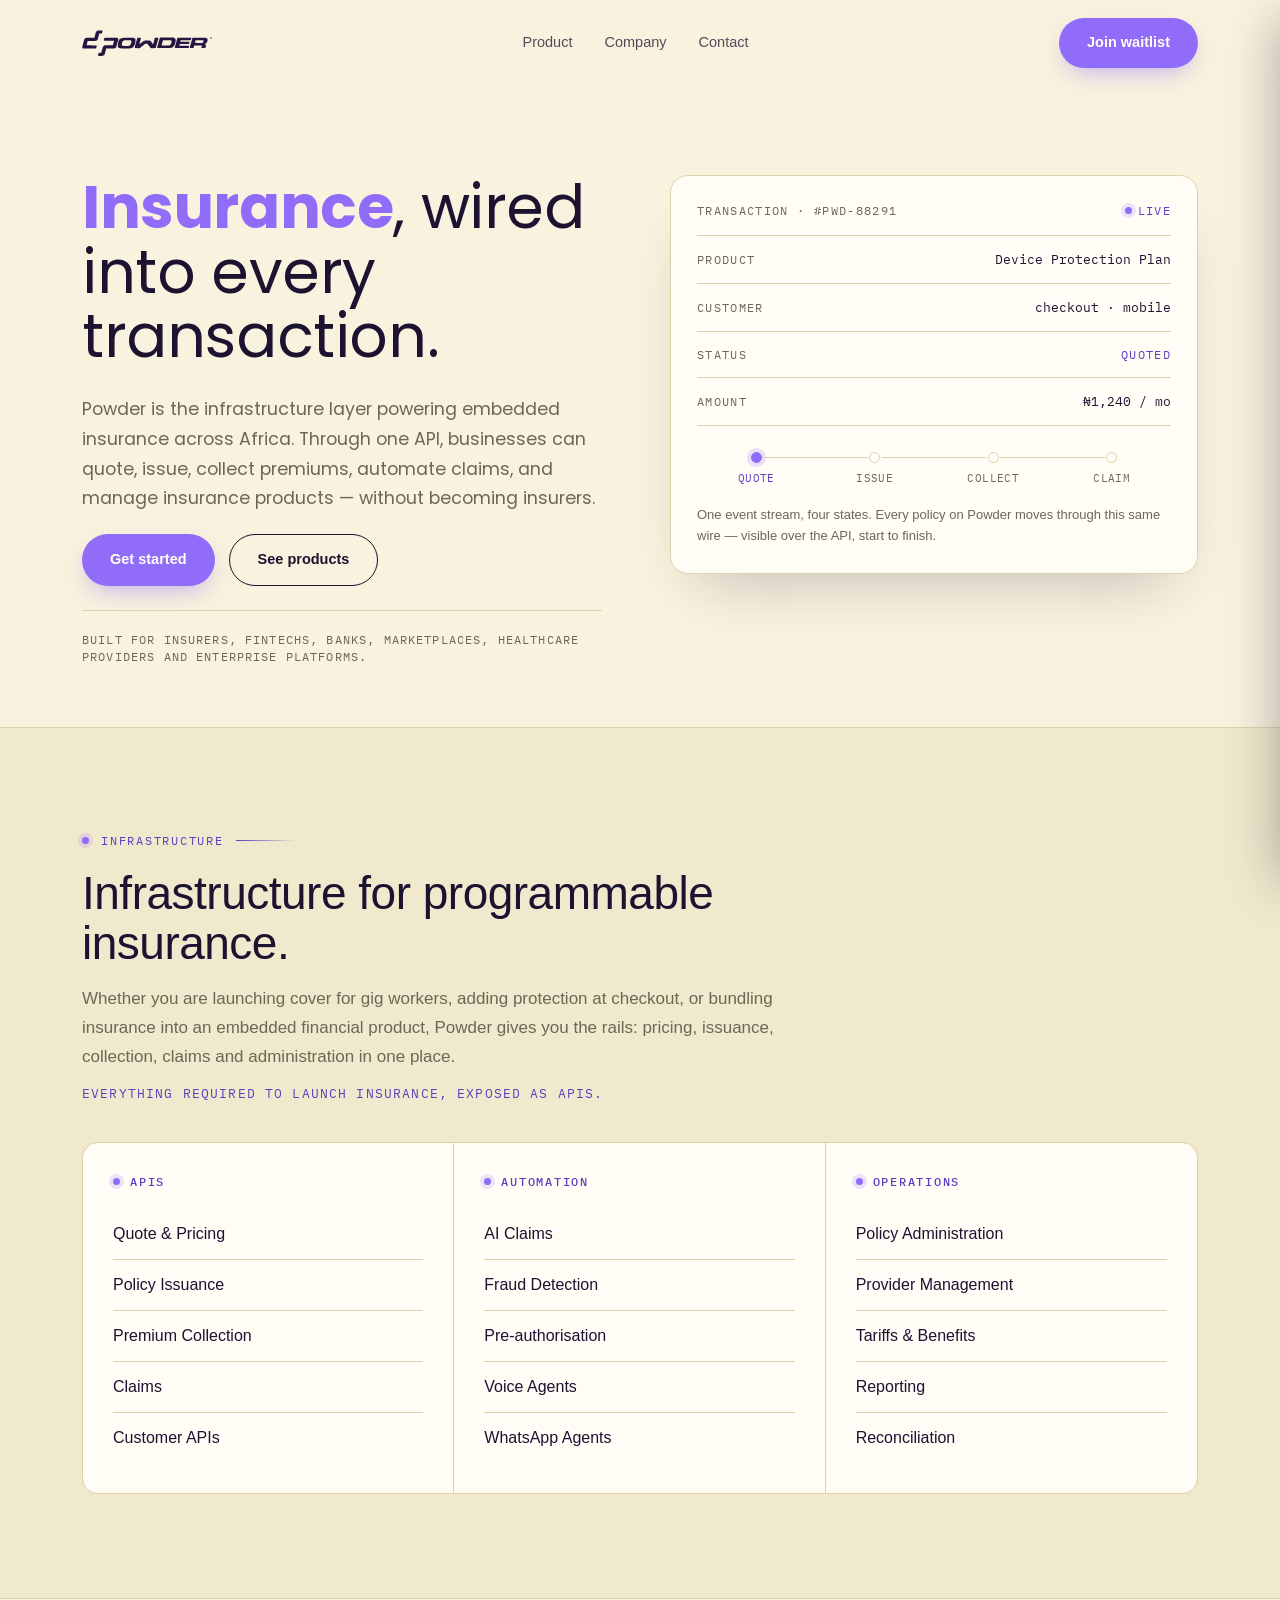
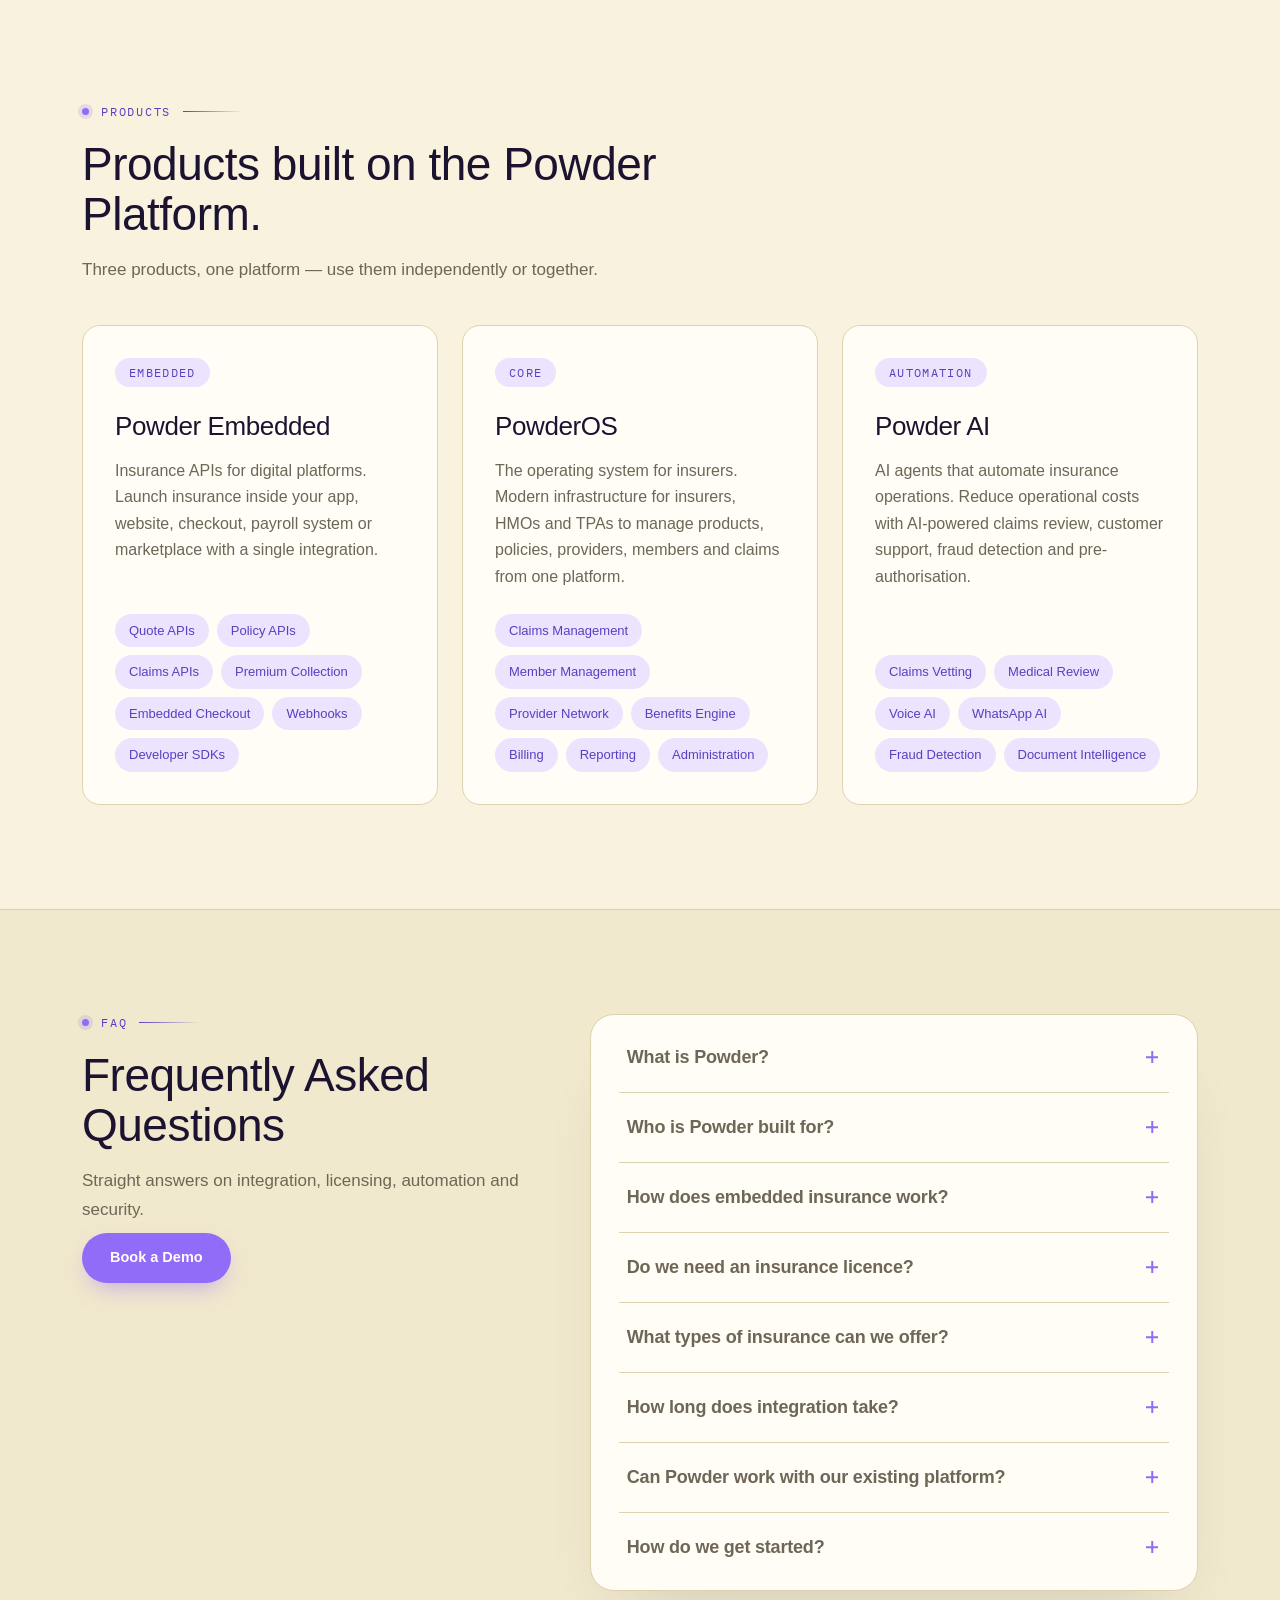
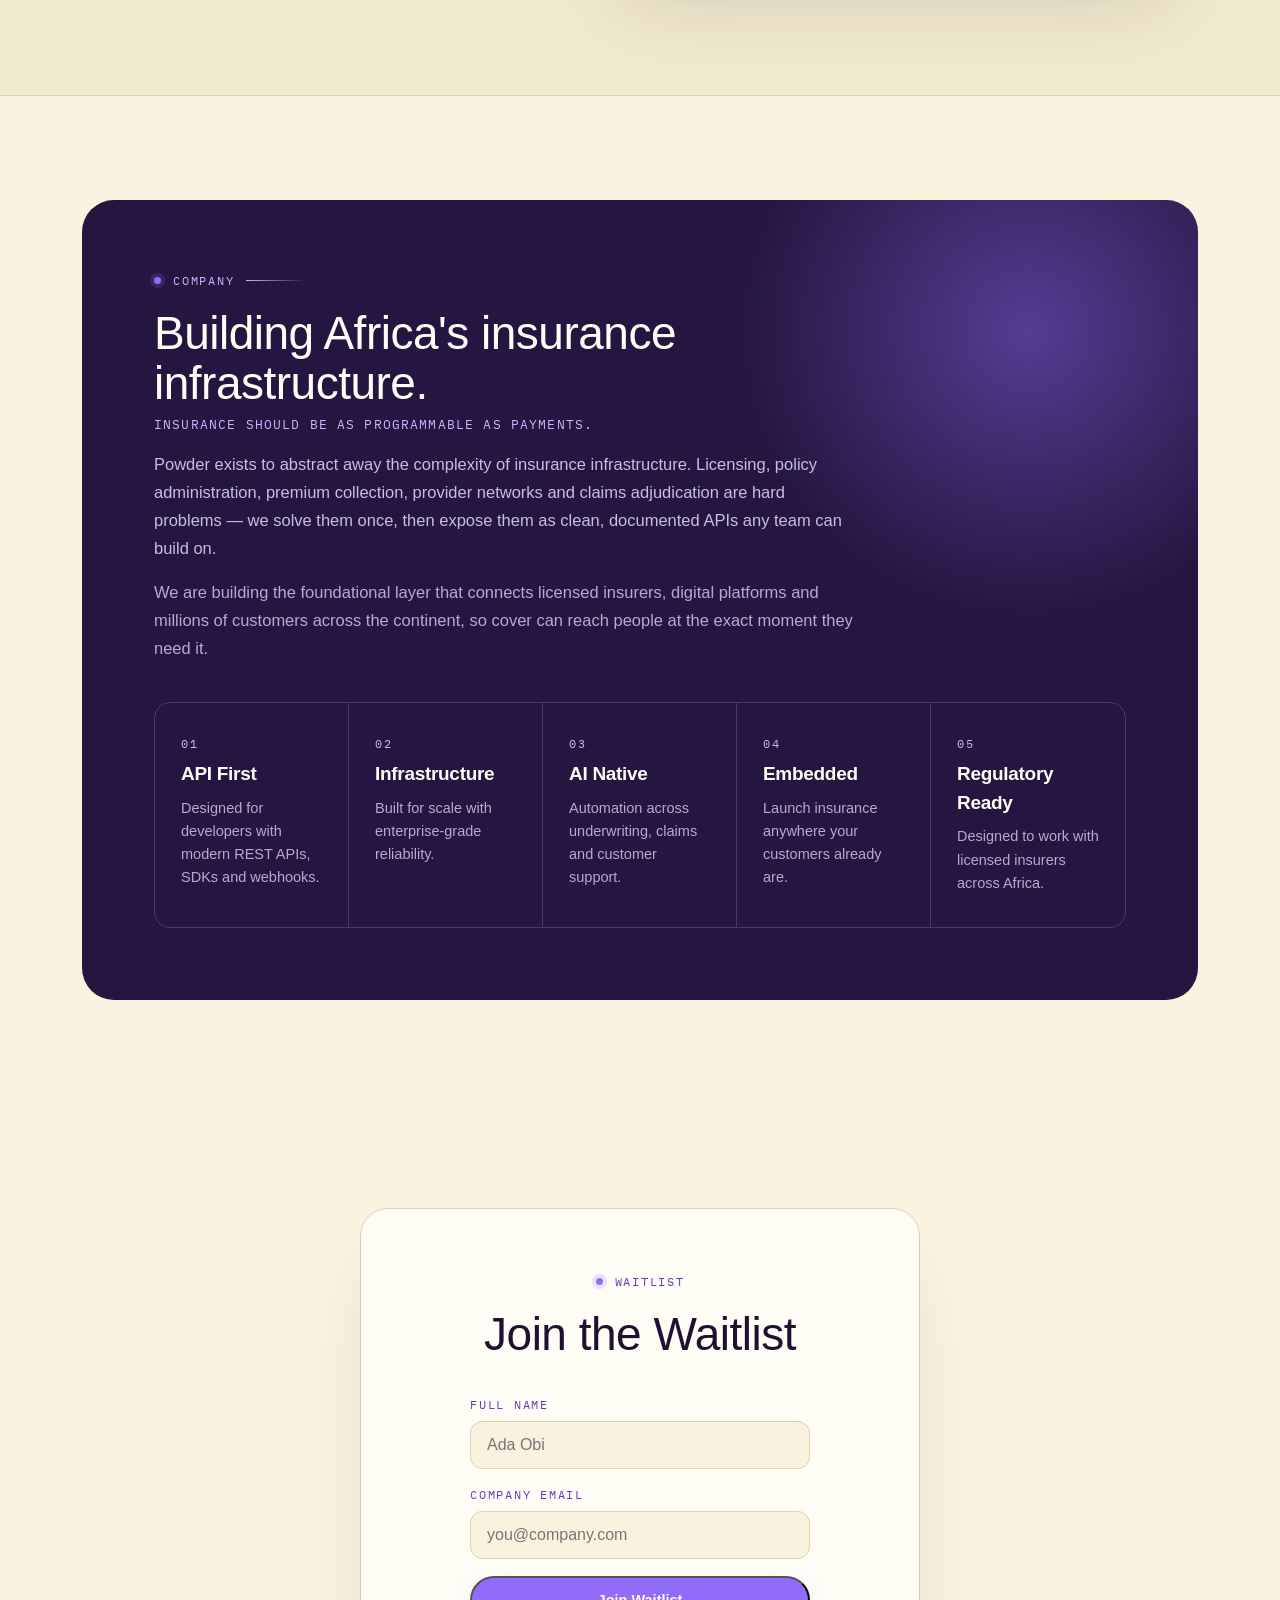
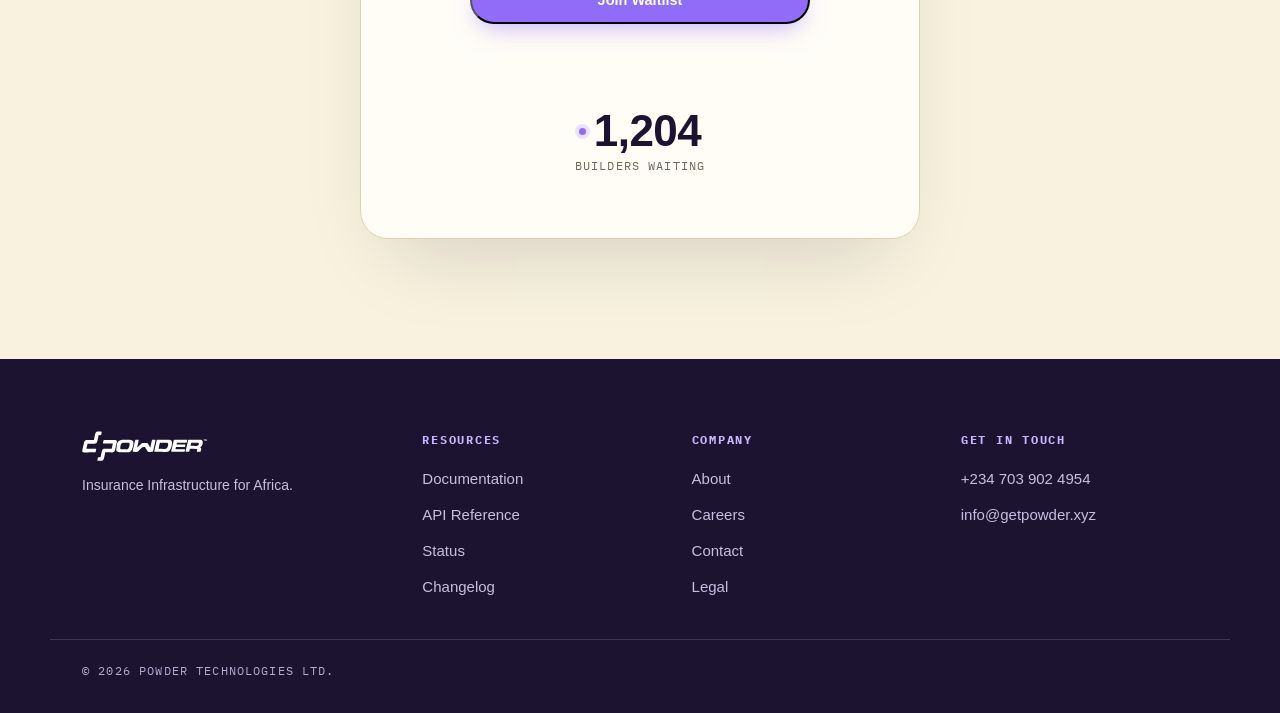
==== commit 1c43b2a7: "Add files via upload" ====
--- a/index.html
+++ b/index.html
@@ -6,7 +6,7 @@
 <title>Powder — Insurance, wired into every transaction.</title>
 <link rel="preconnect" href="https://fonts.googleapis.com">
 <link rel="preconnect" href="https://fonts.gstatic.com" crossorigin>
-<link href="https://fonts.googleapis.com/css2?family=IBM+Plex+Mono:wght@400;500&family=Poppins:wght@400;500;600&display=swap" rel="stylesheet">
+<link href="https://fonts.googleapis.com/css2?family=IBM+Plex+Mono:wght@400;500&family=Poppins:wght@400;500;600;700&display=swap" rel="stylesheet">
 <link rel="stylesheet" href="styles.css">
 </head>
 <body>
--- a/styles.css
+++ b/styles.css
@@ -199,12 +199,12 @@
 .hero__title{
   font-family: var(--font-hero);
   font-size: clamp(36px, 4.8vw, 60px);
-  font-weight: 500;
+  font-weight: 400;
   line-height: 1.08;
   letter-spacing: -0.4px;
   margin-bottom: 26px;
 }
-.hero__accent{ color: var(--cornflower); }
+.hero__accent{ color: var(--cornflower); font-weight: 700; }
 .hero__lede{
   font-family: var(--font-hero);
   font-weight: 400;
@@ -318,6 +318,7 @@
 }
 .section__title{
   font-family: var(--font-display);
+  font-weight: 400;
   font-size: clamp(30px, 4vw, 46px);
   letter-spacing: -0.5px;
   line-height: 1.1;
@@ -369,7 +370,7 @@
   text-transform: uppercase; color: var(--studio); margin-bottom: 20px;
 }
 .product-card h3{
-  font-family: var(--font-display); font-size: 26px; letter-spacing: -0.4px;
+  font-family: var(--font-display); font-weight: 400; font-size: 26px; letter-spacing: -0.4px;
   margin-bottom: 12px;
 }
 .product-card p{ font-size: 16px; line-height: 1.65; color: var(--coffee); margin-bottom: 24px; flex-grow: 1; }
@@ -440,7 +441,7 @@
 }
 .panel-dark__inner{ position: relative; z-index: 1; }
 .panel-dark__title{
-  font-family: var(--font-display); font-size: clamp(30px, 4vw, 46px);
+  font-family: var(--font-display); font-weight: 400; font-size: clamp(30px, 4vw, 46px);
   letter-spacing: -0.5px; line-height: 1.1; margin: 14px 0 6px; max-width: 700px;
 }
 .panel-dark__sub{
@@ -460,7 +461,7 @@
   display: block; font-family: var(--font-mono); font-size: 11.5px;
   letter-spacing: 1.75px; color: var(--melrose); margin-bottom: 8px;
 }
-.num-grid__cell h3{ font-size: 19px; margin-bottom: 8px; letter-spacing: -0.3px; }
+.num-grid__cell h3{ font-family: var(--font-display); font-weight: 700; font-size: 19px; margin-bottom: 8px; letter-spacing: -0.3px; }
 .num-grid__cell p{ font-size: 14.5px; line-height: 1.6; color: var(--logan); }
 
 /* ---------- Waitlist ---------- */
@@ -618,7 +619,7 @@
   background: var(--ebony); border-radius: 18px; padding: 28px;
   display: flex; flex-direction: column; gap: 16px;
 }
-.cta-block h3{ font-family: var(--font-display); font-size: 22px; color: var(--pearl); letter-spacing: -0.4px; }
+.cta-block h3{ font-family: var(--font-display); font-weight: 400; font-size: 22px; color: var(--pearl); letter-spacing: -0.4px; }
 .cta-block p{ font-size: 14.5px; line-height: 1.6; color: var(--logan); }
 
 @media (max-width: 980px){
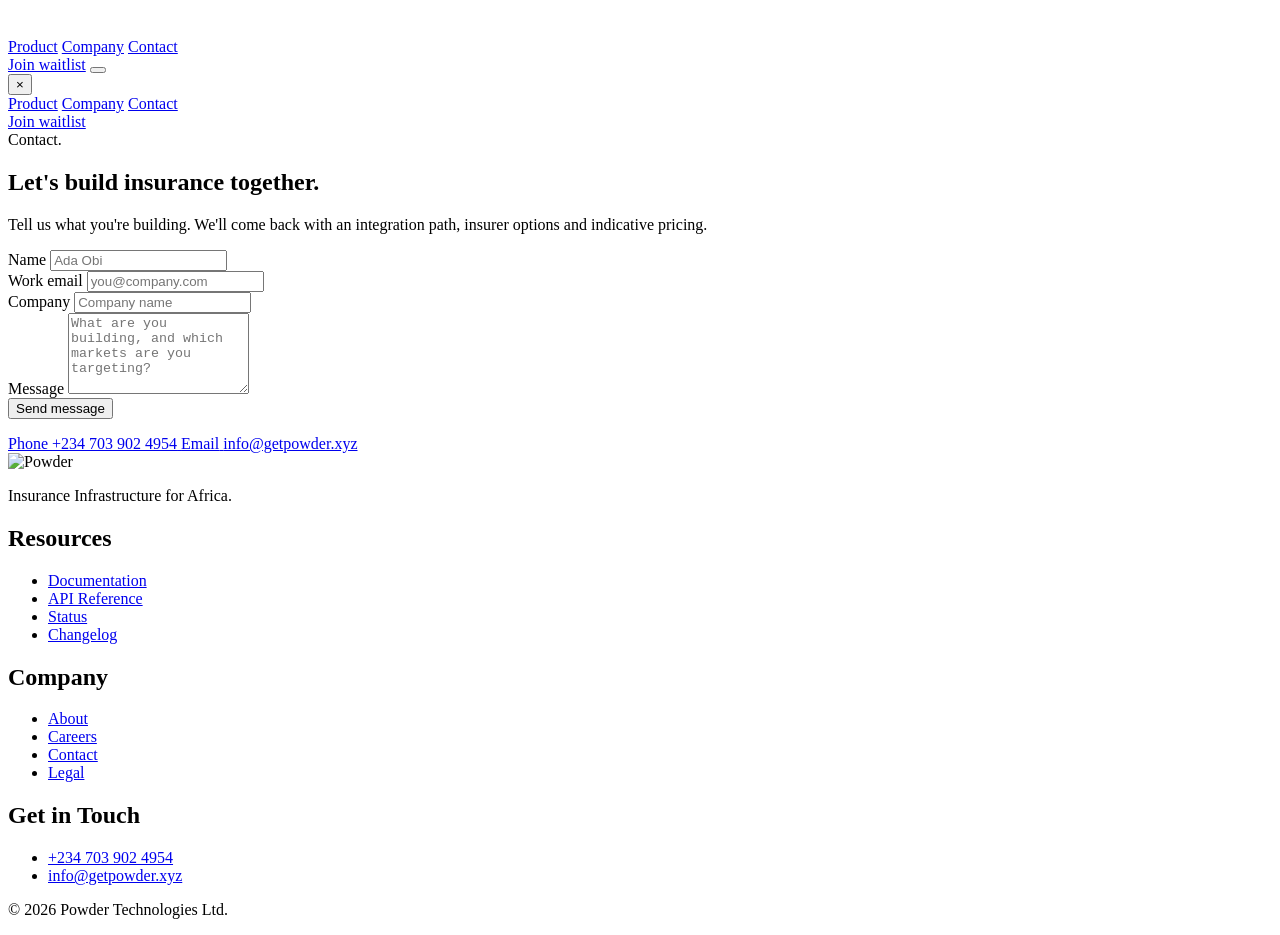
==== commit 5ed55d48: "Add files via upload" ====
--- a/index.html
+++ b/index.html
@@ -3,23 +3,23 @@
 <head>
 <meta charset="UTF-8">
 <meta name="viewport" content="width=device-width, initial-scale=1.0">
-<title>Powder — Insurance, wired into every transaction.</title>
+<title>Contact — Powder</title>
 <link rel="preconnect" href="https://fonts.googleapis.com">
 <link rel="preconnect" href="https://fonts.gstatic.com" crossorigin>
-<link href="https://fonts.googleapis.com/css2?family=IBM+Plex+Mono:wght@400;500&family=Poppins:wght@400;500;600;700&display=swap" rel="stylesheet">
+<link href="https://fonts.googleapis.com/css2?family=IBM+Plex+Mono:wght@400;500&display=swap" rel="stylesheet">
 <link rel="stylesheet" href="styles.css">
 </head>
 <body>
 
 <header class="site-header" id="site-header">
   <div class="container header-inner">
-    <a href="#hero" class="logo" aria-label="Powder — Home"><img src="logo-header.svg" alt="Powder" height="26"></a>
+    <a href="index.html#hero" class="logo" aria-label="Powder — Home"><img src="logo-header.svg" alt="Powder" height="26"></a>
     <nav class="nav-links">
-      <a href="#products">Product</a>
-      <a href="#company">Company</a>
+      <a href="index.html#products">Product</a>
+      <a href="index.html#company">Company</a>
       <a href="contact.html">Contact</a>
     </nav>
-    <a href="#waitlist" class="btn btn-primary">Join waitlist</a>
+    <a href="index.html#waitlist" class="btn btn-primary">Join waitlist</a>
     <button class="hamburger" id="hamburger" aria-label="Open menu" aria-expanded="false" aria-controls="mobile-drawer">
       <span></span><span></span><span></span>
     </button>
@@ -30,289 +30,55 @@
 <nav class="mobile-drawer" id="mobile-drawer" aria-hidden="true">
   <button class="mobile-drawer__close" id="drawer-close" aria-label="Close menu">&times;</button>
   <div class="mobile-drawer__links">
-    <a href="#products">Product</a>
-    <a href="#company">Company</a>
+    <a href="index.html#products">Product</a>
+    <a href="index.html#company">Company</a>
     <a href="contact.html">Contact</a>
   </div>
-  <a href="#waitlist" class="btn btn-primary btn-block">Join waitlist</a>
+  <a href="index.html#waitlist" class="btn btn-primary btn-block">Join waitlist</a>
 </nav>
 
 <main>
 
-  <!-- HERO -->
-  <section class="hero container" id="hero">
-    <div class="hero__col" data-parallax data-speed="0.15">
-      <h1 class="hero__title"><span class="hero__accent">Insurance</span>, wired into every transaction.</h1>
-      <p class="hero__lede">Powder is the infrastructure layer powering embedded insurance across Africa. Through one API, businesses can quote, issue, collect premiums, automate claims, and manage insurance products — without becoming insurers.</p>
-      <div class="hero__actions">
-        <a href="#waitlist" class="btn btn-primary">Get started</a>
-        <a href="#products" class="btn btn-outline">See products</a>
-      </div>
-      <p class="hero__trust">Built for insurers, fintechs, banks, marketplaces, healthcare providers and enterprise platforms.</p>
+  <!-- CONTACT -->
+  <section class="contact-hero container">
+    <div class="section__head section__head--center">
+      <div class="eyebrow eyebrow--center"><span class="eyebrow__dot"></span>Contact.</div>
+      <h1 class="section__title">Let's build insurance together.</h1>
+      <p class="section__lede">Tell us what you're building. We'll come back with an integration path, insurer options and indicative pricing.</p>
     </div>
 
-    <article class="ticket" data-parallax data-speed="-0.12">
-      <div class="ticket__head">
-        <span class="ticket__id">transaction · #PWD-88291</span>
-        <span class="ticket__live"><span class="pulse-dot"></span>live</span>
-      </div>
-      <ul class="ticket__rows">
-        <li class="ticket__row"><span class="key">product</span><span class="val">Device Protection Plan</span></li>
-        <li class="ticket__row"><span class="key">customer</span><span class="val">checkout · mobile</span></li>
-        <li class="ticket__row"><span class="key">status</span><span class="val accent">quoted</span></li>
-        <li class="ticket__row"><span class="key">amount</span><span class="val">₦1,240 / mo</span></li>
-      </ul>
-      <div class="rail" id="ticket-rail">
-        <div class="rail__step active"><span class="rail__dot"></span><span class="rail__label">Quote</span></div>
-        <div class="rail__step"><span class="rail__dot"></span><span class="rail__label">Issue</span></div>
-        <div class="rail__step"><span class="rail__dot"></span><span class="rail__label">Collect</span></div>
-        <div class="rail__step"><span class="rail__dot"></span><span class="rail__label">Claim</span></div>
-      </div>
-      <p class="ticket__caption">One event stream, four states. Every policy on Powder moves through this same wire — visible over the API, start to finish.</p>
-    </article>
-  </section>
-
-  <!-- INFRASTRUCTURE -->
-  <section class="infra" id="infrastructure">
-    <div class="container">
-      <div class="section__head">
-        <div class="eyebrow"><span class="eyebrow__dot"></span>Infrastructure<span class="eyebrow__line"></span></div>
-        <h2 class="section__title">Infrastructure for programmable insurance.</h2>
-        <p class="section__lede">Whether you are launching cover for gig workers, adding protection at checkout, or bundling insurance into an embedded financial product, Powder gives you the rails: pricing, issuance, collection, claims and administration in one place.</p>
-        <p class="section__note">Everything required to launch insurance, exposed as APIs.</p>
-      </div>
-
-      <div class="cap-grid">
-        <div class="cap-col pop">
-          <div class="cap-col__head"><span class="eyebrow__dot"></span><h3>APIs</h3></div>
-          <ul class="cap-list">
-            <li>Quote &amp; Pricing</li>
-            <li>Policy Issuance</li>
-            <li>Premium Collection</li>
-            <li>Claims</li>
-            <li>Customer APIs</li>
-          </ul>
+    <div class="contact-grid contact-grid--single">
+      <div class="card contact-form-card">
+        <form id="contact-form" class="contact-form">
+          <div class="field">
+            <label for="contact-name">Name</label>
+            <input type="text" id="contact-name" placeholder="Ada Obi" required>
+          </div>
+          <div class="field">
+            <label for="contact-email">Work email</label>
+            <input type="email" id="contact-email" placeholder="you@company.com" required>
+          </div>
+          <div class="field">
+            <label for="contact-company">Company</label>
+            <input type="text" id="contact-company" placeholder="Company name" required>
+          </div>
+          <div class="field">
+            <label for="contact-message">Message</label>
+            <textarea id="contact-message" rows="5" placeholder="What are you building, and which markets are you targeting?" required></textarea>
+          </div>
+          <button type="submit" class="btn btn-primary btn-block">Send message</button>
+          <p class="form__status" id="form-status"></p>
+        </form>
+        <div class="contact-info">
+          <a href="tel:+2347039024954" class="contact-info__item">
+            <span class="contact-info__label">Phone</span>
+            <span class="contact-info__value">+234 703 902 4954</span>
+          </a>
+          <a href="mailto:info@getpowder.xyz" class="contact-info__item">
+            <span class="contact-info__label">Email</span>
+            <span class="contact-info__value">info@getpowder.xyz</span>
+          </a>
         </div>
-        <div class="cap-col pop">
-          <div class="cap-col__head"><span class="eyebrow__dot"></span><h3>Automation</h3></div>
-          <ul class="cap-list">
-            <li>AI Claims</li>
-            <li>Fraud Detection</li>
-            <li>Pre-authorisation</li>
-            <li>Voice Agents</li>
-            <li>WhatsApp Agents</li>
-          </ul>
-        </div>
-        <div class="cap-col pop">
-          <div class="cap-col__head"><span class="eyebrow__dot"></span><h3>Operations</h3></div>
-          <ul class="cap-list">
-            <li>Policy Administration</li>
-            <li>Provider Management</li>
-            <li>Tariffs &amp; Benefits</li>
-            <li>Reporting</li>
-            <li>Reconciliation</li>
-          </ul>
-        </div>
-      </div>
-    </div>
-  </section>
-
-  <!-- PRODUCTS -->
-  <section class="products" id="products">
-    <div class="container">
-      <div class="section__head">
-        <div class="eyebrow"><span class="eyebrow__dot"></span>Products<span class="eyebrow__line"></span></div>
-        <h2 class="section__title">Products built on the Powder Platform.</h2>
-        <p class="section__lede">Three products, one platform — use them independently or together.</p>
-      </div>
-
-      <div class="product-grid">
-        <div class="product-card pop">
-          <span class="tag">Embedded</span>
-          <h3>Powder Embedded</h3>
-          <p>Insurance APIs for digital platforms. Launch insurance inside your app, website, checkout, payroll system or marketplace with a single integration.</p>
-          <div class="chips">
-            <span class="chip">Quote APIs</span>
-            <span class="chip">Policy APIs</span>
-            <span class="chip">Claims APIs</span>
-            <span class="chip">Premium Collection</span>
-            <span class="chip">Embedded Checkout</span>
-            <span class="chip">Webhooks</span>
-            <span class="chip">Developer SDKs</span>
-          </div>
-        </div>
-
-        <div class="product-card pop">
-          <span class="tag">Core</span>
-          <h3>PowderOS</h3>
-          <p>The operating system for insurers. Modern infrastructure for insurers, HMOs and TPAs to manage products, policies, providers, members and claims from one platform.</p>
-          <div class="chips">
-            <span class="chip">Claims Management</span>
-            <span class="chip">Member Management</span>
-            <span class="chip">Provider Network</span>
-            <span class="chip">Benefits Engine</span>
-            <span class="chip">Billing</span>
-            <span class="chip">Reporting</span>
-            <span class="chip">Administration</span>
-          </div>
-        </div>
-
-        <div class="product-card pop">
-          <span class="tag">Automation</span>
-          <h3>Powder AI</h3>
-          <p>AI agents that automate insurance operations. Reduce operational costs with AI-powered claims review, customer support, fraud detection and pre-authorisation.</p>
-          <div class="chips">
-            <span class="chip">Claims Vetting</span>
-            <span class="chip">Medical Review</span>
-            <span class="chip">Voice AI</span>
-            <span class="chip">WhatsApp AI</span>
-            <span class="chip">Fraud Detection</span>
-            <span class="chip">Document Intelligence</span>
-          </div>
-        </div>
-      </div>
-    </div>
-  </section>
-
-  <!-- FAQ -->
-  <section class="faq" id="faq">
-    <div class="container faq__grid">
-      <div class="faq__sticky">
-        <div class="eyebrow"><span class="eyebrow__dot"></span>FAQ<span class="eyebrow__line"></span></div>
-        <h2 class="section__title">Frequently Asked Questions</h2>
-        <p class="section__lede">Straight answers on integration, licensing, automation and security.</p>
-        <a href="contact.html" class="btn btn-primary faq__cta">Book a Demo</a>
-      </div>
-
-      <div class="faq__card">
-      <div class="faq__list">
-        <div class="faq__item">
-          <button class="faq__trigger" aria-expanded="false">
-            <span>What is Powder?</span>
-            <span class="faq__icon"></span>
-          </button>
-          <div class="faq__panel">
-            <p>Powder is an embedded insurance platform that enables businesses to offer insurance at the point of transaction. Whether customers are checking out online, paying for healthcare, booking travel, or applying for a loan, Powder makes it easy to embed relevant insurance into those experiences.</p>
-          </div>
-        </div>
-        <div class="faq__item">
-          <button class="faq__trigger" aria-expanded="false">
-            <span>Who is Powder built for?</span>
-            <span class="faq__icon"></span>
-          </button>
-          <div class="faq__panel">
-            <p>Powder is designed for businesses that want to offer insurance without becoming insurance companies. We work with fintechs, logistics companies, healthcare providers, e-commerce platforms, mobility companies, banks, telecoms, and other digital businesses.</p>
-          </div>
-        </div>
-        <div class="faq__item">
-          <button class="faq__trigger" aria-expanded="false">
-            <span>How does embedded insurance work?</span>
-            <span class="faq__icon"></span>
-          </button>
-          <div class="faq__panel">
-            <p>Powder connects your business to licensed insurance providers through a single integration. When a customer reaches a relevant point in their journey, your platform can present an insurance offer, issue a policy instantly, collect premiums, and manage claims — all without leaving your product.</p>
-          </div>
-        </div>
-        <div class="faq__item">
-          <button class="faq__trigger" aria-expanded="false">
-            <span>Do we need an insurance licence?</span>
-            <span class="faq__icon"></span>
-          </button>
-          <div class="faq__panel">
-            <p>No. Businesses integrate with Powder while insurance products are underwritten by licensed insurance partners. This allows you to offer protection without managing the regulatory complexity of being an insurer.</p>
-          </div>
-        </div>
-        <div class="faq__item">
-          <button class="faq__trigger" aria-expanded="false">
-            <span>What types of insurance can we offer?</span>
-            <span class="faq__icon"></span>
-          </button>
-          <div class="faq__panel">
-            <p>Depending on your business model, you can offer products such as device protection, goods-in-transit insurance, health insurance, travel insurance, motor insurance, loan protection, gig worker insurance, and other embedded insurance products through the Powder platform.</p>
-          </div>
-        </div>
-        <div class="faq__item">
-          <button class="faq__trigger" aria-expanded="false">
-            <span>How long does integration take?</span>
-            <span class="faq__icon"></span>
-          </button>
-          <div class="faq__panel">
-            <p>Most businesses can begin integrating within days using our APIs and developer tools. Our team works closely with you to configure products, connect insurance partners, and prepare for launch.</p>
-          </div>
-        </div>
-        <div class="faq__item">
-          <button class="faq__trigger" aria-expanded="false">
-            <span>Can Powder work with our existing platform?</span>
-            <span class="faq__icon"></span>
-          </button>
-          <div class="faq__panel">
-            <p>Yes. Powder is API-first and designed to integrate with existing applications, checkout systems, payment platforms, CRMs, ERPs, and digital products with minimal disruption.</p>
-          </div>
-        </div>
-        <div class="faq__item">
-          <button class="faq__trigger" aria-expanded="false">
-            <span>How do we get started?</span>
-            <span class="faq__icon"></span>
-          </button>
-          <div class="faq__panel">
-            <p>Book a demo with our team. We'll learn about your business, recommend the right insurance products for your customer journey, and guide you from integration to launch.</p>
-          </div>
-        </div>
-      </div>
-      </div>
-
-    </div>
-  </section>
-
-  <!-- COMPANY -->
-  <section class="company" id="company">
-    <div class="container">
-      <div class="panel-dark">
-        <span class="panel-dark__glow"></span>
-        <div class="panel-dark__inner">
-          <div class="eyebrow eyebrow--light"><span class="eyebrow__dot"></span>Company<span class="eyebrow__line"></span></div>
-          <h2 class="panel-dark__title">Building Africa's insurance infrastructure.</h2>
-          <p class="panel-dark__sub">Insurance should be as programmable as payments.</p>
-          <p class="panel-dark__copy">Powder exists to abstract away the complexity of insurance infrastructure. Licensing, policy administration, premium collection, provider networks and claims adjudication are hard problems — we solve them once, then expose them as clean, documented APIs any team can build on.</p>
-          <p class="panel-dark__copy">We are building the foundational layer that connects licensed insurers, digital platforms and millions of customers across the continent, so cover can reach people at the exact moment they need it.</p>
-
-          <div class="num-grid">
-            <div class="num-grid__cell"><span class="num">01</span><h3>API First</h3><p>Designed for developers with modern REST APIs, SDKs and webhooks.</p></div>
-            <div class="num-grid__cell"><span class="num">02</span><h3>Infrastructure</h3><p>Built for scale with enterprise-grade reliability.</p></div>
-            <div class="num-grid__cell"><span class="num">03</span><h3>AI Native</h3><p>Automation across underwriting, claims and customer support.</p></div>
-            <div class="num-grid__cell"><span class="num">04</span><h3>Embedded</h3><p>Launch insurance anywhere your customers already are.</p></div>
-            <div class="num-grid__cell"><span class="num">05</span><h3>Regulatory Ready</h3><p>Designed to work with licensed insurers across Africa.</p></div>
-          </div>
-        </div>
-      </div>
-    </div>
-  </section>
-
-  <!-- WAITLIST -->
-  <section class="waitlist" id="waitlist">
-    <div class="container waitlist-inner">
-      <div class="eyebrow eyebrow--center"><span class="eyebrow__dot"></span>Waitlist</div>
-      <h2 class="section__title">Join the Waitlist</h2>
-
-      <form class="waitlist-form" id="waitlist-form">
-        <div class="field">
-          <label for="waitlist-name">Full name</label>
-          <input type="text" id="waitlist-name" placeholder="Ada Obi" required>
-        </div>
-        <div class="field">
-          <label for="waitlist-email">Company email</label>
-          <input type="email" id="waitlist-email" placeholder="you@company.com" required>
-        </div>
-        <button type="submit" class="btn btn-primary btn-block">Join Waitlist</button>
-        <p class="form__status" id="waitlist-status"></p>
-      </form>
-
-      <div class="waitlist-counter">
-        <div class="waitlist-counter__top">
-          <span class="pulse-dot"></span>
-          <span class="waitlist-counter__number">1,204</span>
-        </div>
-        <span class="waitlist-counter__label">builders waiting</span>
       </div>
     </div>
   </section>
@@ -337,7 +103,7 @@
     <div class="footer-col">
       <h2>Company</h2>
       <ul>
-        <li><a href="#">About</a></li>
+        <li><a href="index.html#company">About</a></li>
         <li><a href="#">Careers</a></li>
         <li><a href="contact.html">Contact</a></li>
         <li><a href="#">Legal</a></li>
--- a/styles.css
+++ b/styles.css
@@ -1,699 +1,143 @@
-/* ---------- Tokens ---------- */
+// ---------- Header shadow on scroll ----------
+const header = document.getElementById('site-header');
+function updateHeader(){
+  if(window.scrollY > 8){ header.classList.add('scrolled'); }
+  else{ header.classList.remove('scrolled'); }
+}
+document.addEventListener('scroll', updateHeader, { passive: true });
+updateHeader();
 
-/*
-  GIMBAL EXTENDED — licensed font, not available on Google Fonts.
-  If you own the font files (.woff2/.woff), drop them in this folder
-  and uncomment the @font-face block below with the correct filenames.
-  Until then, the --font-hero stack falls back to Poppins (a similar
-  geometric-sans feel) so the hero still looks intentional.
+// ---------- Mobile drawer nav ----------
+const hamburger = document.getElementById('hamburger');
+const drawer = document.getElementById('mobile-drawer');
+const overlay = document.getElementById('drawer-overlay');
+const drawerClose = document.getElementById('drawer-close');
+const drawerLinks = drawer ? drawer.querySelectorAll('a') : [];
 
-  @font-face {
-    font-family: 'Gimbal Extended';
-    src: url('gimbal-extended-regular.woff2') format('woff2'),
-         url('gimbal-extended-regular.woff') format('woff');
-    font-weight: 400;
-    font-style: normal;
-    font-display: swap;
-  }
-*/
-
-:root{
-  --cream: #F8F2DE;
-  --parchment: #F1E9CD;
-  --pearl: #FFFDF6;
-  --grain: #DDD2AE;
-  --ebony: #1B1330;
-  --coffee: #6E6656;
-  --studio: #5B3FC0;
-  --cornflower: #916CF8;
-  --blue-chalk: #ECE3FF;
-  --valhalla: #241640;
-  --melrose: #C9B6FF;
-  --prelude: #C9BEE0;
-  --logan: #B7AAD1;
-  --nomad: #B7AEA0;
-
-  --font-display: 'Helvetica Neue', Helvetica, Arial, sans-serif;
-  --font-body: Helvetica, Arial, sans-serif;
-  --font-mono: 'IBM Plex Mono', monospace;
-  --font-hero: 'Gimbal Extended', 'Poppins', 'Helvetica Neue', Helvetica, Arial, sans-serif;
+function openDrawer(){
+  drawer.classList.add('open');
+  overlay.classList.add('open');
+  drawer.setAttribute('aria-hidden', 'false');
+  hamburger.setAttribute('aria-expanded', 'true');
+  document.body.classList.add('drawer-open');
+}
+function closeDrawer(){
+  drawer.classList.remove('open');
+  overlay.classList.remove('open');
+  drawer.setAttribute('aria-hidden', 'true');
+  hamburger.setAttribute('aria-expanded', 'false');
+  document.body.classList.remove('drawer-open');
+}
+if(hamburger && drawer && overlay){
+  hamburger.addEventListener('click', () => {
+    const isOpen = drawer.classList.contains('open');
+    isOpen ? closeDrawer() : openDrawer();
+  });
+  overlay.addEventListener('click', closeDrawer);
+  if(drawerClose) drawerClose.addEventListener('click', closeDrawer);
+  drawerLinks.forEach(link => link.addEventListener('click', closeDrawer));
+  document.addEventListener('keydown', (e) => {
+    if(e.key === 'Escape') closeDrawer();
+  });
 }
 
-*{ box-sizing: border-box; margin: 0; padding: 0; }
+// ---------- Parallax layers ----------
+const parallaxEls = Array.from(document.querySelectorAll('[data-parallax]'));
+const reduceMotion = window.matchMedia('(prefers-reduced-motion: reduce)').matches;
 
-html{ scroll-behavior: smooth; }
-
-body{
-  background: var(--cream);
-  color: var(--ebony);
-  font-family: var(--font-body);
-  line-height: 1.5;
-  overflow-x: hidden;
+let ticking = false;
+function updateParallax(){
+  const scrollY = window.scrollY;
+  parallaxEls.forEach(el => {
+    const speed = parseFloat(el.dataset.speed || '0.1');
+    const offset = scrollY * speed;
+    el.style.transform = `translateY(${offset}px)`;
+  });
+  ticking = false;
+}
+function onScroll(){
+  if(!ticking && !reduceMotion){
+    window.requestAnimationFrame(updateParallax);
+    ticking = true;
+  }
+}
+if(!reduceMotion){
+  document.addEventListener('scroll', onScroll, { passive: true });
+  updateParallax();
 }
 
-.container{
-  width: 100%;
-  max-width: 1180px;
-  margin: 0 auto;
-  padding: 0 32px;
+// ---------- Playful pop in / out on scroll (re-triggers both ways) ----------
+const popEls = document.querySelectorAll('.pop');
+const popObserver = new IntersectionObserver((entries) => {
+  entries.forEach(entry => {
+    if(entry.isIntersecting){
+      entry.target.classList.add('in-view');
+    } else {
+      entry.target.classList.remove('in-view');
+    }
+  });
+}, { threshold: 0.2 });
+popEls.forEach(el => popObserver.observe(el));
+
+// ---------- FAQ accordion ----------
+const faqTriggers = document.querySelectorAll('.faq__trigger');
+faqTriggers.forEach(trigger => {
+  const panel = trigger.nextElementSibling;
+  panel.style.maxHeight = '0px';
+
+  trigger.addEventListener('click', () => {
+    const isOpen = trigger.getAttribute('aria-expanded') === 'true';
+
+    // close all others
+    faqTriggers.forEach(t => {
+      if(t !== trigger){
+        t.setAttribute('aria-expanded', 'false');
+        t.nextElementSibling.style.maxHeight = '0px';
+      }
+    });
+
+    // toggle this one
+    trigger.setAttribute('aria-expanded', String(!isOpen));
+    panel.style.maxHeight = isOpen ? '0px' : panel.scrollHeight + 'px';
+  });
+});
+
+// ---------- Waitlist form (demo only, no backend) ----------
+const waitlistForm = document.getElementById('waitlist-form');
+if(waitlistForm){
+  waitlistForm.addEventListener('submit', (e) => {
+    e.preventDefault();
+    const btn = waitlistForm.querySelector('button');
+    const status = document.getElementById('waitlist-status');
+    const original = btn.textContent;
+    btn.textContent = 'Joined ✓';
+    btn.disabled = true;
+    if(status) status.textContent = "You're on the list — we'll be in touch.";
+    setTimeout(() => {
+      btn.textContent = original;
+      btn.disabled = false;
+      waitlistForm.reset();
+      if(status) status.textContent = '';
+    }, 2600);
+  });
 }
 
-a{ text-decoration: none; color: inherit; }
-ul{ list-style: none; }
-
-/* ---------- Header ---------- */
-.site-header{
-  position: sticky;
-  top: 0;
-  z-index: 100;
-  background: rgba(248,242,222,0.78);
-  backdrop-filter: blur(7px);
-  border-bottom: 1px solid transparent;
-  transition: border-color 0.3s ease, box-shadow 0.3s ease;
+// ---------- Contact form (demo only, no backend) ----------
+const contactForm = document.getElementById('contact-form');
+if(contactForm){
+  contactForm.addEventListener('submit', (e) => {
+    e.preventDefault();
+    const btn = contactForm.querySelector('button[type="submit"]');
+    const status = document.getElementById('form-status');
+    const original = btn.textContent;
+    btn.textContent = 'Sent ✓';
+    btn.disabled = true;
+    if(status) status.textContent = "Thanks — we'll be in touch shortly.";
+    setTimeout(() => {
+      btn.textContent = original;
+      btn.disabled = false;
+      contactForm.reset();
+      if(status) status.textContent = '';
+    }, 2600);
+  });
 }
-.site-header.scrolled{
-  border-color: var(--grain);
-  box-shadow: 0 8px 24px -16px rgba(27,19,48,0.25);
-}
-.header-inner{
-  display: flex;
-  align-items: center;
-  justify-content: space-between;
-  padding: 18px 32px;
-}
-.logo{ display: inline-flex; align-items: center; }
-.logo img{ display: block; }
-.nav-links{ display: flex; gap: 32px; }
-.nav-links a{ font-size: 14.5px; font-weight: 500; opacity: 0.75; transition: opacity 0.2s; }
-.nav-links a:hover{ opacity: 1; }
-
-.btn{
-  display: inline-flex;
-  align-items: center;
-  justify-content: center;
-  padding: 14px 28px;
-  border-radius: 100px;
-  font-weight: 700;
-  font-size: 14.5px;
-  cursor: pointer;
-  transition: transform 0.2s ease, box-shadow 0.2s ease;
-}
-.btn:hover{ transform: translateY(-2px); }
-.btn-primary{
-  background: var(--cornflower);
-  color: var(--pearl);
-  box-shadow: 0 10px 24px -8px rgba(145,108,248,0.55);
-}
-.btn-outline{
-  background: transparent;
-  border: 1px solid var(--ebony);
-  color: var(--ebony);
-}
-
-/* ---------- Hamburger ---------- */
-.hamburger{
-  display: none;
-  flex-direction: column;
-  justify-content: center;
-  align-items: center;
-  gap: 5px;
-  width: 40px;
-  height: 40px;
-  background: none;
-  border: none;
-  cursor: pointer;
-  padding: 0;
-  z-index: 210;
-}
-.hamburger span{
-  display: block;
-  width: 22px;
-  height: 2px;
-  background: var(--ebony);
-  border-radius: 2px;
-  transition: transform 0.3s ease, opacity 0.3s ease;
-}
-.hamburger[aria-expanded="true"] span:nth-child(1){ transform: translateY(7px) rotate(45deg); }
-.hamburger[aria-expanded="true"] span:nth-child(2){ opacity: 0; }
-.hamburger[aria-expanded="true"] span:nth-child(3){ transform: translateY(-7px) rotate(-45deg); }
-
-/* ---------- Mobile drawer ---------- */
-.mobile-drawer{
-  position: fixed;
-  top: 0;
-  right: 0;
-  height: 100vh;
-  width: min(320px, 82vw);
-  background: var(--pearl);
-  box-shadow: -20px 0 50px -20px rgba(27,19,48,0.35);
-  padding: 28px 28px 32px;
-  display: flex;
-  flex-direction: column;
-  gap: 28px;
-  transform: translateX(100%);
-  transition: transform 0.35s cubic-bezier(0.22, 1, 0.36, 1);
-  z-index: 205;
-  overflow-y: auto;
-}
-.mobile-drawer.open{ transform: translateX(0); }
-.mobile-drawer__close{
-  align-self: flex-end;
-  width: 40px; height: 40px;
-  background: none; border: none; cursor: pointer;
-  font-size: 28px; line-height: 1; color: var(--ebony);
-}
-.mobile-drawer__links{
-  display: flex;
-  flex-direction: column;
-  gap: 4px;
-  margin-top: 8px;
-}
-.mobile-drawer__links a{
-  padding: 14px 4px;
-  font-size: 17px;
-  font-weight: 500;
-  border-bottom: 1px solid var(--grain);
-  color: var(--ebony);
-}
-.mobile-drawer__overlay{
-  position: fixed;
-  inset: 0;
-  background: rgba(27,19,48,0.4);
-  opacity: 0;
-  pointer-events: none;
-  transition: opacity 0.3s ease;
-  z-index: 199;
-}
-.mobile-drawer__overlay.open{ opacity: 1; pointer-events: auto; }
-body.drawer-open{ overflow: hidden; }
-
-/* ---------- Hero ---------- */
-.hero{
-  display: grid;
-  grid-template-columns: 1fr 1fr;
-  gap: 60px;
-  align-items: start;
-  padding: 88px 32px 60px;
-  min-height: 640px;
-}
-.hero__title{
-  font-family: var(--font-hero);
-  font-size: clamp(36px, 4.8vw, 60px);
-  font-weight: 400;
-  line-height: 1.08;
-  letter-spacing: -0.4px;
-  margin-bottom: 26px;
-}
-.hero__accent{ color: var(--cornflower); font-weight: 700; }
-.hero__lede{
-  font-family: var(--font-hero);
-  font-weight: 400;
-  font-size: 17.5px;
-  line-height: 1.7;
-  color: var(--coffee);
-  max-width: 520px;
-  margin-bottom: 20px;
-}
-.hero__actions{ display: flex; gap: 14px; margin-bottom: 24px; flex-wrap: wrap; }
-.hero__trust{
-  font-family: var(--font-mono);
-  font-size: 11.5px;
-  letter-spacing: 1.15px;
-  text-transform: uppercase;
-  color: var(--coffee);
-  border-top: 1px solid var(--grain);
-  padding-top: 20px;
-  max-width: 520px;
-}
-
-.ticket{
-  background: var(--pearl);
-  border: 1px solid var(--grain);
-  border-radius: 18px;
-  padding: 26px;
-  box-shadow: 0 30px 60px -30px rgba(36,22,64,0.28);
-}
-.ticket__head{
-  display: flex;
-  justify-content: space-between;
-  align-items: center;
-  padding-bottom: 16px;
-  font-family: var(--font-mono);
-  font-size: 11.5px;
-  letter-spacing: 1.35px;
-  text-transform: uppercase;
-  color: var(--coffee);
-}
-.ticket__live{ display: flex; align-items: center; gap: 6px; color: var(--studio); }
-.pulse-dot{
-  width: 7px; height: 7px; border-radius: 50%;
-  background: var(--cornflower);
-  box-shadow: 0 0 0 4px rgba(145,108,248,0.18);
-  animation: pulse 2s infinite;
-}
-@keyframes pulse{
-  0%,100%{ opacity: 1; } 50%{ opacity: 0.4; }
-}
-.ticket__rows{ border-top: 1px solid var(--grain); }
-.ticket__row{
-  display: flex;
-  justify-content: space-between;
-  align-items: center;
-  padding: 14px 0;
-  border-bottom: 1px solid var(--grain);
-}
-.ticket__row .key{
-  font-family: var(--font-mono);
-  font-size: 11.5px;
-  letter-spacing: 1.35px;
-  text-transform: uppercase;
-  color: var(--coffee);
-}
-.ticket__row .val{ font-family: var(--font-mono); font-size: 12.5px; color: var(--ebony); }
-.ticket__row .val.accent{ color: var(--studio); text-transform: uppercase; letter-spacing: 1.35px; font-size: 11.5px; }
-
-.rail{ display: flex; align-items: center; padding-top: 26px; }
-.rail__step{ display: flex; flex-direction: column; align-items: center; flex: 1; position: relative; }
-.rail__step::after{
-  content: ''; position: absolute; top: 5px; left: 56%; right: -44%;
-  height: 1px; background: var(--grain);
-}
-.rail__step:last-child::after{ display: none; }
-.rail__dot{
-  width: 11px; height: 11px; border-radius: 50%;
-  background: var(--pearl); border: 1px solid var(--grain);
-  margin-bottom: 8px;
-}
-.rail__step.active .rail__dot{
-  background: var(--cornflower); border-color: var(--cornflower);
-  box-shadow: 0 0 0 4px rgba(145,108,248,0.2);
-}
-.rail__label{
-  font-family: var(--font-mono); font-size: 10.5px; letter-spacing: 0.42px;
-  text-transform: uppercase; color: var(--coffee);
-}
-.rail__step.active .rail__label{ color: var(--studio); }
-.ticket__caption{
-  padding-top: 19px; font-size: 13px; line-height: 1.6; color: var(--coffee);
-}
-
-/* ---------- Section shared ---------- */
-.section__head{ max-width: 720px; margin-bottom: 40px; }
-.eyebrow{
-  display: flex; align-items: center; gap: 12px; margin-bottom: 18px;
-  font-family: var(--font-mono); font-size: 12px; letter-spacing: 1.75px;
-  text-transform: uppercase; color: var(--studio);
-}
-.eyebrow--light{ color: var(--melrose); }
-.eyebrow__dot{
-  width: 7px; height: 7px; border-radius: 50%; background: var(--cornflower);
-  box-shadow: 0 0 0 4px rgba(145,108,248,0.18); flex-shrink: 0;
-}
-.eyebrow__line{
-  width: 60px; height: 1px;
-  background: linear-gradient(90deg, var(--studio) 0%, transparent 100%);
-}
-.eyebrow--light .eyebrow__line{
-  background: linear-gradient(90deg, var(--melrose) 0%, transparent 100%);
-}
-.section__title{
-  font-family: var(--font-display);
-  font-weight: 400;
-  font-size: clamp(30px, 4vw, 46px);
-  letter-spacing: -0.5px;
-  line-height: 1.1;
-  margin-bottom: 16px;
-}
-.section__lede{ font-size: 17px; line-height: 1.7; color: var(--coffee); }
-.section__note{
-  font-family: var(--font-mono); font-size: 12.5px; letter-spacing: 1.15px;
-  text-transform: uppercase; color: var(--studio); margin-top: 12px;
-}
-
-/* ---------- Infra ---------- */
-.infra{ background: var(--parchment); padding: 104px 0; border-top: 1px solid var(--grain); border-bottom: 1px solid var(--grain); }
-.cap-grid{
-  display: grid;
-  grid-template-columns: repeat(3, 1fr);
-  background: var(--pearl);
-  border: 1px solid var(--grain);
-  border-radius: 16px;
-  overflow: hidden;
-}
-.cap-col{ padding: 30px; }
-.cap-col:not(:last-child){ border-right: 1px solid var(--grain); }
-.cap-col__head{ display: flex; align-items: center; gap: 10px; margin-bottom: 18px; }
-.cap-col__head h3{
-  font-family: var(--font-mono); font-size: 11.5px; letter-spacing: 1.75px;
-  text-transform: uppercase; color: var(--studio); font-weight: 500;
-}
-.cap-list li{
-  padding: 13px 0; border-top: 1px solid var(--grain); font-size: 16px;
-}
-.cap-list li:first-child{ border-top: none; }
-
-/* ---------- Products ---------- */
-.products{ padding: 104px 0; }
-.product-grid{
-  display: grid;
-  grid-template-columns: repeat(3, 1fr);
-  gap: 24px;
-}
-.product-card{
-  background: var(--pearl); border: 1px solid var(--grain); border-radius: 18px;
-  padding: 32px; display: flex; flex-direction: column;
-}
-.tag{
-  display: inline-flex; align-self: flex-start; padding: 6px 14px;
-  background: var(--blue-chalk); border-radius: 100px;
-  font-family: var(--font-mono); font-size: 11.5px; letter-spacing: 1.35px;
-  text-transform: uppercase; color: var(--studio); margin-bottom: 20px;
-}
-.product-card h3{
-  font-family: var(--font-display); font-weight: 400; font-size: 26px; letter-spacing: -0.4px;
-  margin-bottom: 12px;
-}
-.product-card p{ font-size: 16px; line-height: 1.65; color: var(--coffee); margin-bottom: 24px; flex-grow: 1; }
-.chips{ display: flex; flex-wrap: wrap; gap: 8px; }
-.chip{
-  padding: 7px 14px; background: var(--blue-chalk); border-radius: 100px;
-  font-size: 13px; color: var(--studio);
-}
-
-/* ---------- FAQ ---------- */
-.faq{ background: var(--parchment); padding: 104px 0; border-top: 1px solid var(--grain); border-bottom: 1px solid var(--grain); }
-.faq__grid{ display: grid; grid-template-columns: 1fr 1.3fr; gap: 40px; align-items: start; }
-.faq__sticky{ position: sticky; top: 110px; }
-.faq__cta{ margin-top: 8px; align-self: flex-start; }
-.faq__card{
-  background: var(--pearl);
-  border: 1px solid var(--grain);
-  border-radius: 24px;
-  box-shadow: 0 40px 70px -36px rgba(36,22,64,0.16);
-  padding: 8px 28px;
-}
-.faq__list{ display: flex; flex-direction: column; }
-
-.faq__item{ border-bottom: 1px solid var(--grain); }
-.faq__item:last-child{ border-bottom: none; }
-.faq__trigger{
-  width: 100%; display: flex; justify-content: space-between; align-items: center;
-  gap: 20px; padding: 24px 8px; background: none; border: none; cursor: pointer;
-  text-align: left; font-family: var(--font-display); font-weight: 700;
-  font-size: 18px; letter-spacing: -0.2px; color: var(--coffee);
-  border-radius: 12px;
-  transition: color 0.2s, background 0.2s;
-}
-.faq__trigger:hover{ color: var(--ebony); background: rgba(145,108,248,0.06); }
-.faq__icon{
-  flex-shrink: 0; width: 18px; height: 18px; position: relative;
-}
-.faq__icon::before, .faq__icon::after{
-  content: ''; position: absolute; background: var(--cornflower);
-  top: 50%; left: 50%; transform: translate(-50%,-50%);
-  transition: transform 0.3s ease;
-}
-.faq__icon::before{ width: 12px; height: 1.5px; }
-.faq__icon::after{ width: 1.5px; height: 12px; }
-.faq__trigger[aria-expanded="true"] .faq__icon::after{ transform: translate(-50%,-50%) rotate(90deg) scaleY(0); }
-.faq__panel{
-  max-height: 0; overflow: hidden;
-  transition: max-height 0.4s cubic-bezier(0.22, 1, 0.36, 1), padding 0.4s cubic-bezier(0.22, 1, 0.36, 1);
-}
-.faq__panel p{
-  padding: 0 8px 24px; font-size: 15.5px; line-height: 1.7; color: var(--coffee); max-width: 560px;
-}
-
-/* ---------- Company (dark panel) ---------- */
-.company{ padding: 104px 0; }
-.panel-dark{
-  position: relative;
-  background: var(--valhalla);
-  border-radius: 32px;
-  padding: 72px;
-  overflow: hidden;
-  color: var(--pearl);
-}
-.panel-dark__glow{
-  position: absolute; width: 620px; height: 620px; right: -140px; top: -180px;
-  background: radial-gradient(70.71% 70.71% at 50% 50%, rgba(145,108,248,0.45) 0%, rgba(145,108,248,0) 66%);
-  border-radius: 50%;
-}
-.panel-dark__inner{ position: relative; z-index: 1; }
-.panel-dark__title{
-  font-family: var(--font-display); font-weight: 400; font-size: clamp(30px, 4vw, 46px);
-  letter-spacing: -0.5px; line-height: 1.1; margin: 14px 0 6px; max-width: 700px;
-}
-.panel-dark__sub{
-  font-family: var(--font-mono); font-size: 12.5px; letter-spacing: 1.15px;
-  text-transform: uppercase; color: var(--melrose); margin-bottom: 16px;
-}
-.panel-dark__copy{ font-size: 16.5px; line-height: 1.7; color: var(--prelude); max-width: 700px; margin-bottom: 16px; }
-.panel-dark__copy:last-of-type{ color: var(--logan); margin-bottom: 40px; }
-
-.num-grid{
-  display: grid; grid-template-columns: repeat(5, 1fr);
-  border: 1px solid rgba(201,182,255,0.22); border-radius: 16px;
-}
-.num-grid__cell{ padding: 32px 26px; border-right: 1px solid rgba(201,182,255,0.22); }
-.num-grid__cell:last-child{ border-right: none; }
-.num-grid__cell .num{
-  display: block; font-family: var(--font-mono); font-size: 11.5px;
-  letter-spacing: 1.75px; color: var(--melrose); margin-bottom: 8px;
-}
-.num-grid__cell h3{ font-family: var(--font-display); font-weight: 700; font-size: 19px; margin-bottom: 8px; letter-spacing: -0.3px; }
-.num-grid__cell p{ font-size: 14.5px; line-height: 1.6; color: var(--logan); }
-
-/* ---------- Waitlist ---------- */
-.waitlist{ padding: 104px 0 120px; }
-.waitlist-inner{
-  max-width: 560px;
-  margin: 0 auto;
-  display: flex;
-  flex-direction: column;
-  align-items: center;
-  text-align: center;
-  background: var(--pearl);
-  border: 1px solid var(--grain);
-  border-radius: 28px;
-  box-shadow: 0 40px 80px -34px rgba(36,22,64,0.18);
-  padding: 64px 48px;
-}
-.waitlist-inner .eyebrow{ justify-content: center; }
-.waitlist-inner .section__title{ margin-bottom: 36px; }
-.waitlist-form{
-  width: 100%;
-  max-width: 340px;
-  display: flex;
-  flex-direction: column;
-  gap: 17px;
-  text-align: left;
-}
-.waitlist-counter{
-  display: flex;
-  flex-direction: column;
-  align-items: center;
-  gap: 4px;
-  margin-top: 48px;
-}
-.waitlist-counter__top{ display: flex; align-items: center; gap: 8px; }
-.waitlist-counter .pulse-dot{ align-self: center; }
-.waitlist-counter__number{
-  font-family: var(--font-display);
-  font-size: 44px;
-  font-weight: 700;
-  letter-spacing: -0.5px;
-  line-height: 1;
-  color: var(--ebony);
-}
-.waitlist-counter__label{
-  font-family: var(--font-mono);
-  font-size: 11.5px;
-  letter-spacing: 1.15px;
-  text-transform: uppercase;
-  color: var(--coffee);
-}
-
-/* ---------- Footer ---------- */
-.site-footer{ background: var(--ebony); color: var(--prelude); padding: 72px 0 34px; }
-.footer-grid{ display: grid; grid-template-columns: 1.3fr 1fr 1fr 1fr; gap: 32px; margin-bottom: 40px; }
-.footer-brand .logo--light{ margin-bottom: 14px; }
-.footer-brand p{ font-size: 14px; }
-.footer-col h2{
-  font-family: var(--font-mono); font-size: 11.5px; letter-spacing: 1.75px;
-  text-transform: uppercase; color: var(--melrose); margin-bottom: 18px;
-}
-.footer-col ul{ display: flex; flex-direction: column; gap: 12px; }
-.footer-col a{ font-size: 15px; color: var(--prelude); transition: color 0.2s; }
-.footer-col a:hover{ color: var(--pearl); }
-.footer-bottom{
-  border-top: 1px solid rgba(201,182,255,0.2); padding-top: 22px;
-  font-family: var(--font-mono); font-size: 11.5px; letter-spacing: 1.15px;
-  text-transform: uppercase; color: var(--logan);
-}
-
-/* ---------- Contact page ---------- */
-.contact-hero{ padding: 88px 32px 120px; }
-.section__head--center{
-  max-width: 560px;
-  margin-left: auto;
-  margin-right: auto;
-  text-align: center;
-  align-items: center;
-  display: flex;
-  flex-direction: column;
-}
-.eyebrow--center{ justify-content: center; }
-.contact-grid{
-  display: grid;
-  grid-template-columns: 1.1fr 1fr;
-  gap: 24px;
-  align-items: start;
-}
-.contact-grid--single{
-  display: flex;
-  justify-content: center;
-}
-.contact-grid--single .contact-form-card{
-  width: 100%;
-  max-width: 560px;
-}
-.contact-info{
-  display: flex;
-  flex-wrap: wrap;
-  gap: 24px;
-  margin-top: 28px;
-  padding-top: 24px;
-  border-top: 1px solid var(--grain);
-}
-.contact-info__item{
-  display: flex;
-  flex-direction: column;
-  gap: 4px;
-}
-.contact-info__label{
-  font-family: var(--font-mono);
-  font-size: 11px;
-  letter-spacing: 1.5px;
-  text-transform: uppercase;
-  color: var(--studio);
-}
-.contact-info__value{
-  font-family: var(--font-display);
-  font-size: 16px;
-  color: var(--ebony);
-  transition: color 0.2s;
-}
-.contact-info__item:hover .contact-info__value{ color: var(--cornflower); }
-.card{
-  background: var(--pearl);
-  border: 1px solid var(--grain);
-  border-radius: 18px;
-}
-.contact-form-card{ padding: 40px; }
-.contact-form{ display: flex; flex-direction: column; gap: 17px; }
-.field{ display: flex; flex-direction: column; gap: 8px; }
-.field label{
-  font-family: var(--font-mono); font-size: 11.5px; letter-spacing: 1.75px;
-  text-transform: uppercase; color: var(--studio);
-}
-.field input, .field textarea{
-  padding: 14px 16px; background: var(--cream); border: 1px solid var(--grain);
-  border-radius: 12px; font-family: var(--font-body); font-size: 16px; color: var(--ebony);
-  resize: vertical;
-}
-.field input::placeholder, .field textarea::placeholder{ color: #757575; }
-.btn-block{ width: 100%; }
-.form__status{ font-size: 14px; color: var(--studio); min-height: 20px; }
-
-.contact-cards{ display: flex; flex-direction: column; gap: 16px; }
-.contact-card{ padding: 27px 28px 28px; }
-.contact-card h3{
-  font-family: var(--font-mono); font-size: 11.5px; letter-spacing: 1.75px;
-  text-transform: uppercase; color: var(--studio); font-weight: 500; margin-bottom: 10px;
-}
-.contact-card__value{ font-family: var(--font-display); font-size: 19px; color: var(--ebony); margin-bottom: 6px; }
-.contact-card__hint{ font-size: 14.5px; color: var(--coffee); }
-
-.cta-block{
-  background: var(--ebony); border-radius: 18px; padding: 28px;
-  display: flex; flex-direction: column; gap: 16px;
-}
-.cta-block h3{ font-family: var(--font-display); font-weight: 400; font-size: 22px; color: var(--pearl); letter-spacing: -0.4px; }
-.cta-block p{ font-size: 14.5px; line-height: 1.6; color: var(--logan); }
-
-@media (max-width: 980px){
-  .contact-grid{ grid-template-columns: 1fr; }
-}
-
-.pop{
-  opacity: 0;
-  transform: translateY(40px) scale(0.94);
-  transition: opacity 0.6s cubic-bezier(0.22, 1, 0.36, 1), transform 0.6s cubic-bezier(0.22, 1, 0.36, 1);
-}
-.pop.in-view{
-  opacity: 1;
-  transform: translateY(0) scale(1);
-}
-.product-grid .pop:nth-child(1){ transition-delay: 0s; }
-.product-grid .pop:nth-child(2){ transition-delay: 0.1s; }
-.product-grid .pop:nth-child(3){ transition-delay: 0.2s; }
-.cap-grid .pop:nth-child(1){ transition-delay: 0s; }
-.cap-grid .pop:nth-child(2){ transition-delay: 0.1s; }
-.cap-grid .pop:nth-child(3){ transition-delay: 0.2s; }
-.contact-cards .pop:nth-child(1){ transition-delay: 0s; }
-.contact-cards .pop:nth-child(2){ transition-delay: 0.08s; }
-.contact-cards .pop:nth-child(3){ transition-delay: 0.16s; }
-.contact-cards .pop:nth-child(4){ transition-delay: 0.24s; }
-
-@media (prefers-reduced-motion: reduce){
-  .pop{ opacity: 1; transform: none; transition: none; }
-  html{ scroll-behavior: auto; }
-  [data-parallax]{ transform: none !important; }
-}
-
-/* ---------- Responsive ---------- */
-@media (max-width: 980px){
-  .hero{ grid-template-columns: 1fr; padding-top: 48px; }
-  .nav-links{ display: none; }
-  .header-inner > .btn-primary{ display: none; }
-  .hamburger{ display: flex; }
-  .cap-grid{ grid-template-columns: 1fr; }
-  .cap-col:not(:last-child){ border-right: none; border-bottom: 1px solid var(--grain); }
-  .product-grid{ grid-template-columns: 1fr; }
-  .faq__grid{ grid-template-columns: 1fr; }
-  .faq__sticky{ position: relative; top: 0; }
-  .num-grid{ grid-template-columns: repeat(2, 1fr); }
-  .num-grid__cell:nth-child(2n){ border-right: none; }
-  .panel-dark{ padding: 40px; }
-  .footer-grid{ grid-template-columns: 1fr 1fr; row-gap: 32px; }
-  .contact-grid{ grid-template-columns: 1fr; }
-}
-
-@media (max-width: 600px){
-  .container{ padding: 0 20px; }
-  .header-inner{ padding: 14px 20px; }
-  .hero{ padding: 32px 20px 40px; }
-  .infra, .products, .faq, .company, .waitlist{ padding: 64px 0; }
-  .section__head{ margin-bottom: 28px; }
-  .cap-col, .product-card, .contact-form-card, .contact-card{ padding: 22px; }
-  .panel-dark{ padding: 24px; border-radius: 20px; }
-  .num-grid{ grid-template-columns: 1fr; }
-  .num-grid__cell{ border-right: none !important; border-bottom: 1px solid rgba(201,182,255,0.22); }
-  .num-grid__cell:last-child{ border-bottom: none; }
-  .waitlist{ padding: 88px 0; }
-  .waitlist-inner{ max-width: 100%; padding: 40px 24px; }
-  .faq__card{ padding: 4px 16px; }
-  .faq__trigger{ font-size: 16px; padding: 20px 6px; }
-  .footer-grid{ grid-template-columns: 1fr; }
-  .hero__actions .btn{ flex: 1 1 auto; text-align: center; justify-content: center; }
-  .ticket{ padding: 20px; }
-  .rail__label{ font-size: 9px; }
-  .footer-brand p{ max-width: none; }
-  .mobile-drawer{ width: 86vw; }
-}
-
-@media (max-width: 380px){
-  .hero__title{ font-size: 32px; }
-  .section__title{ font-size: 28px; }
-}
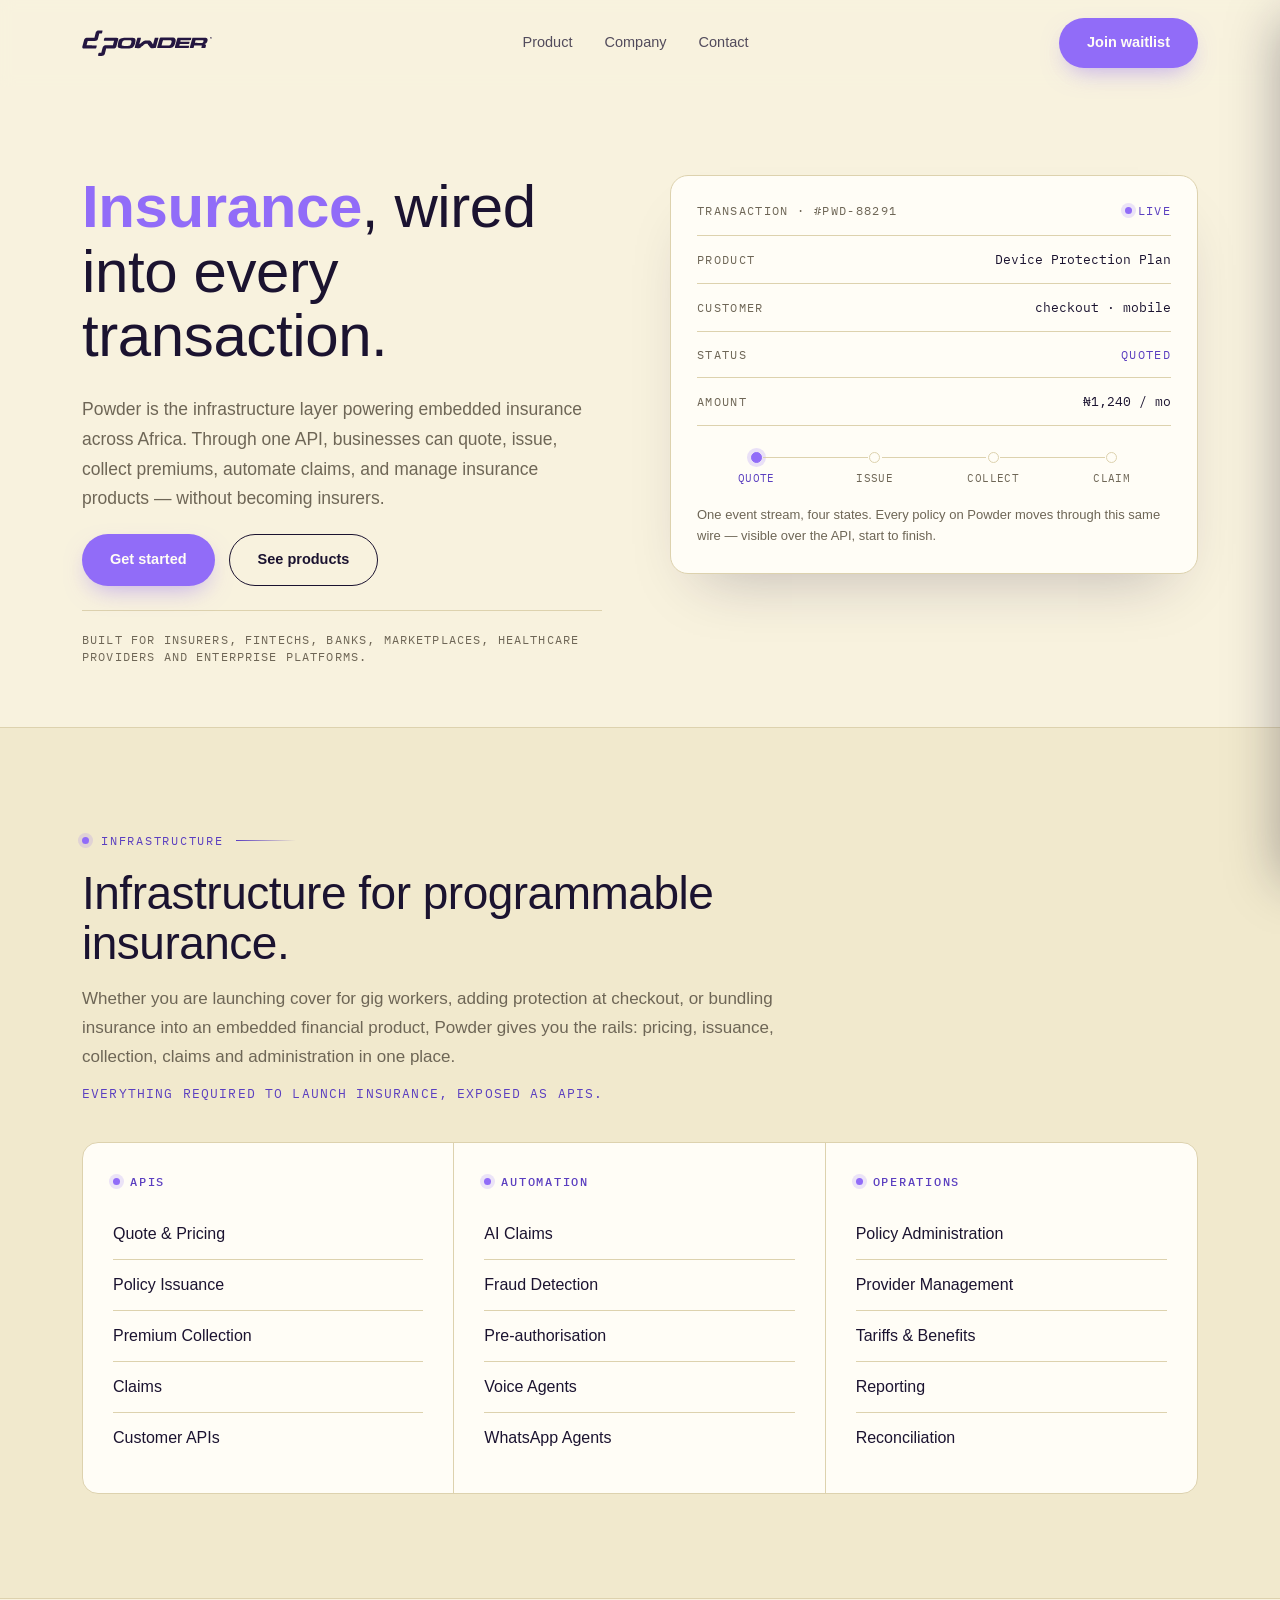
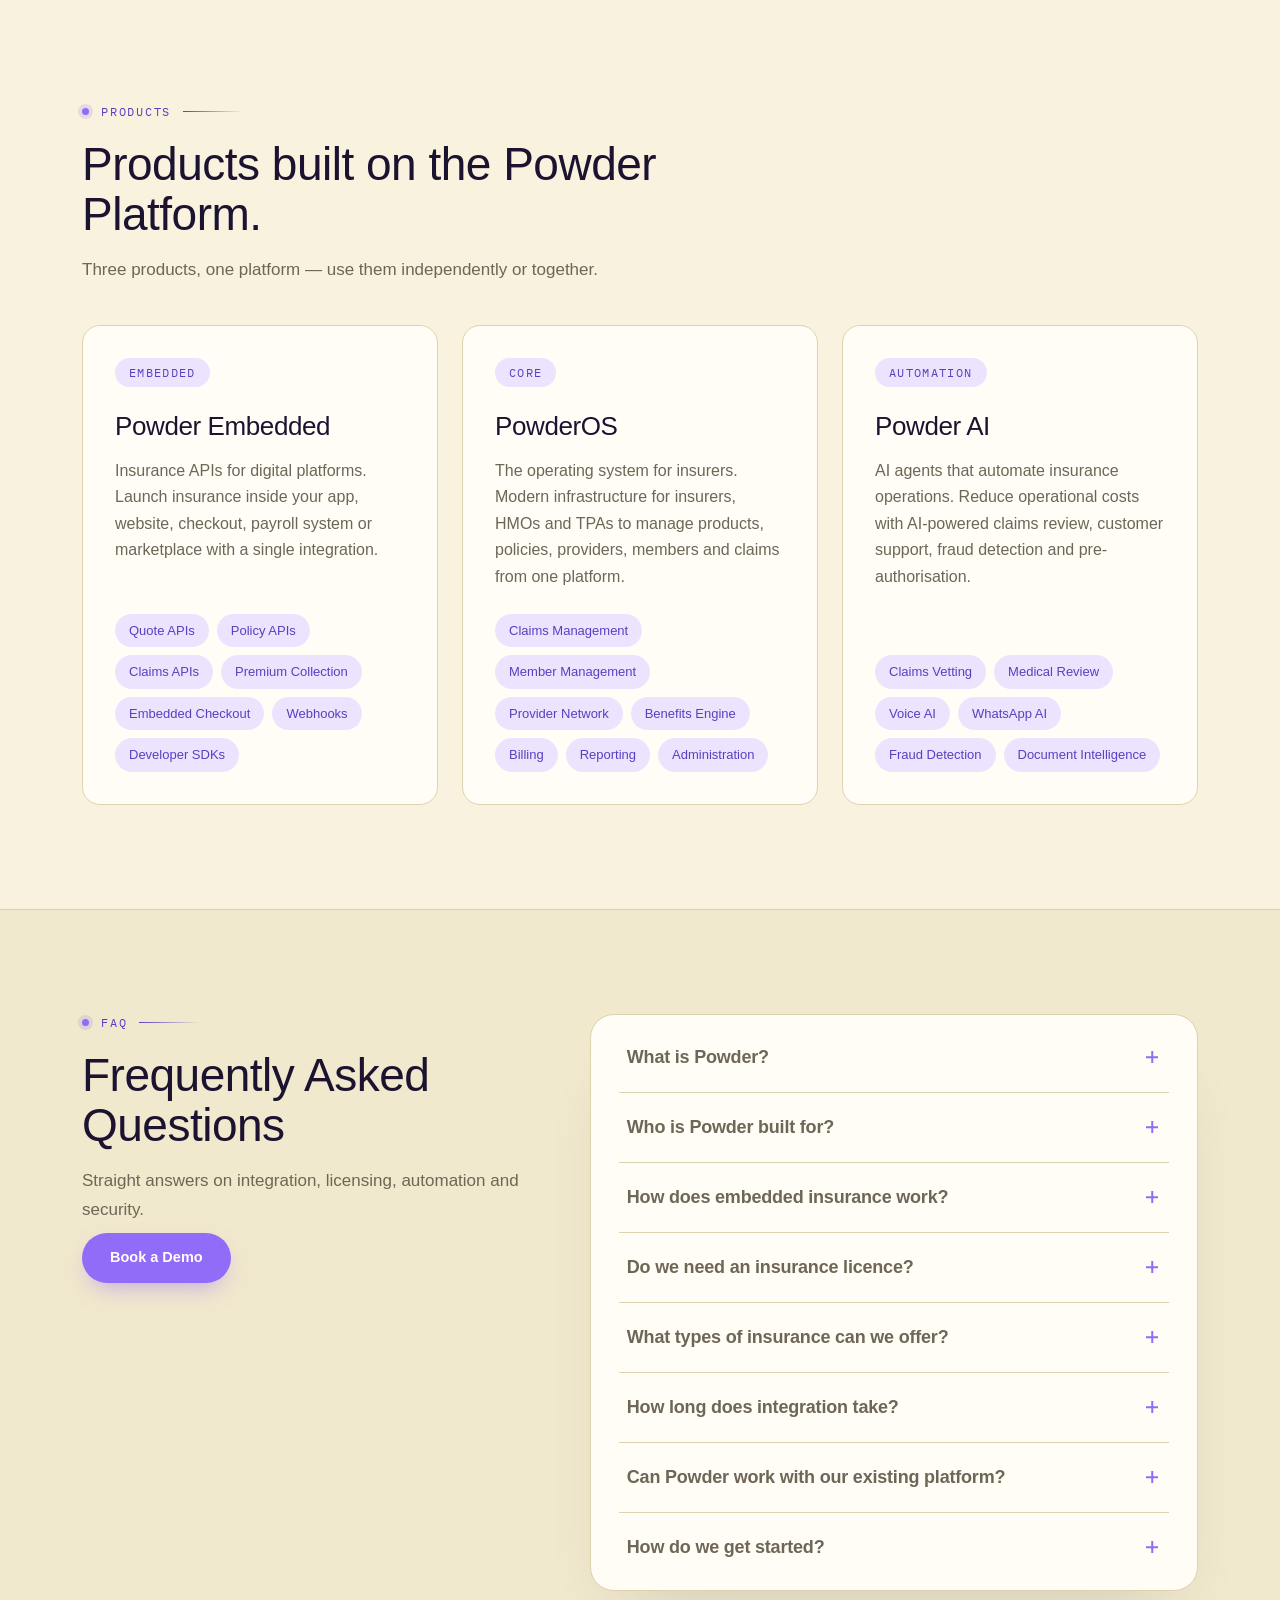
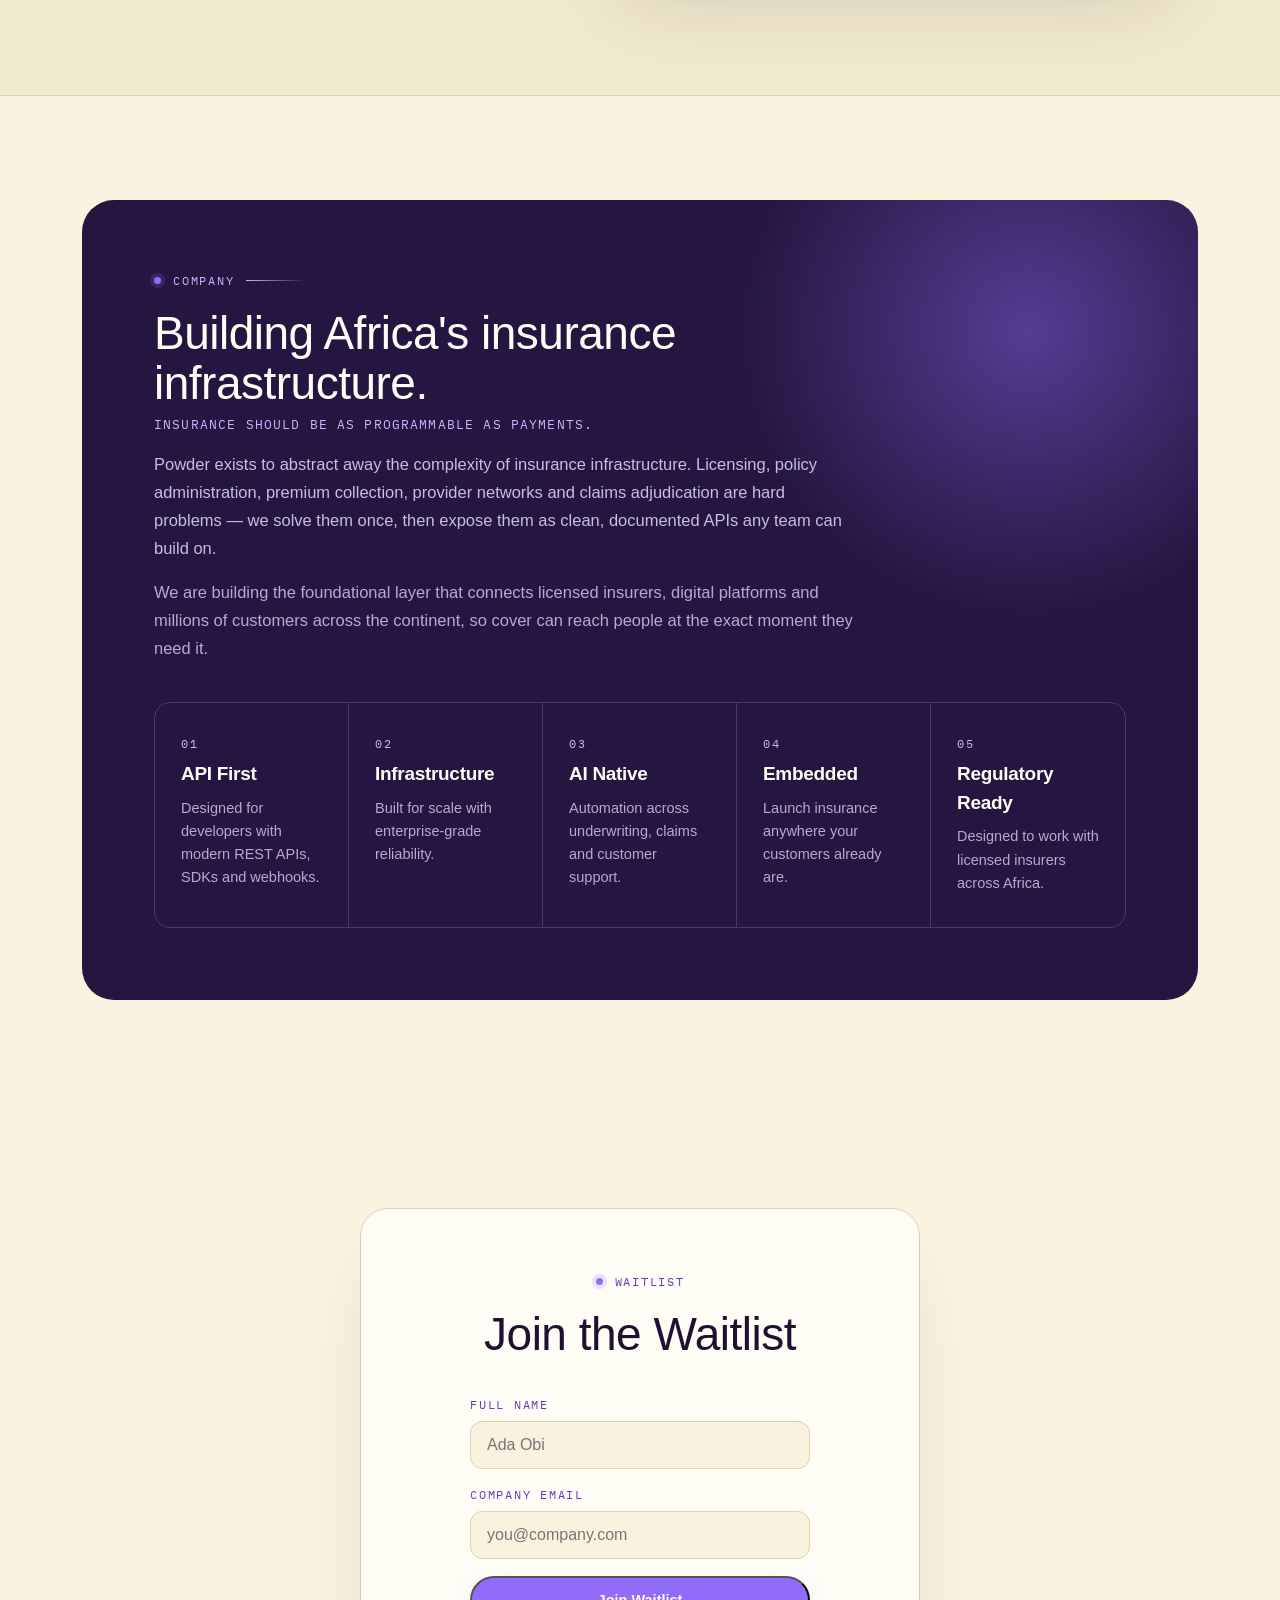
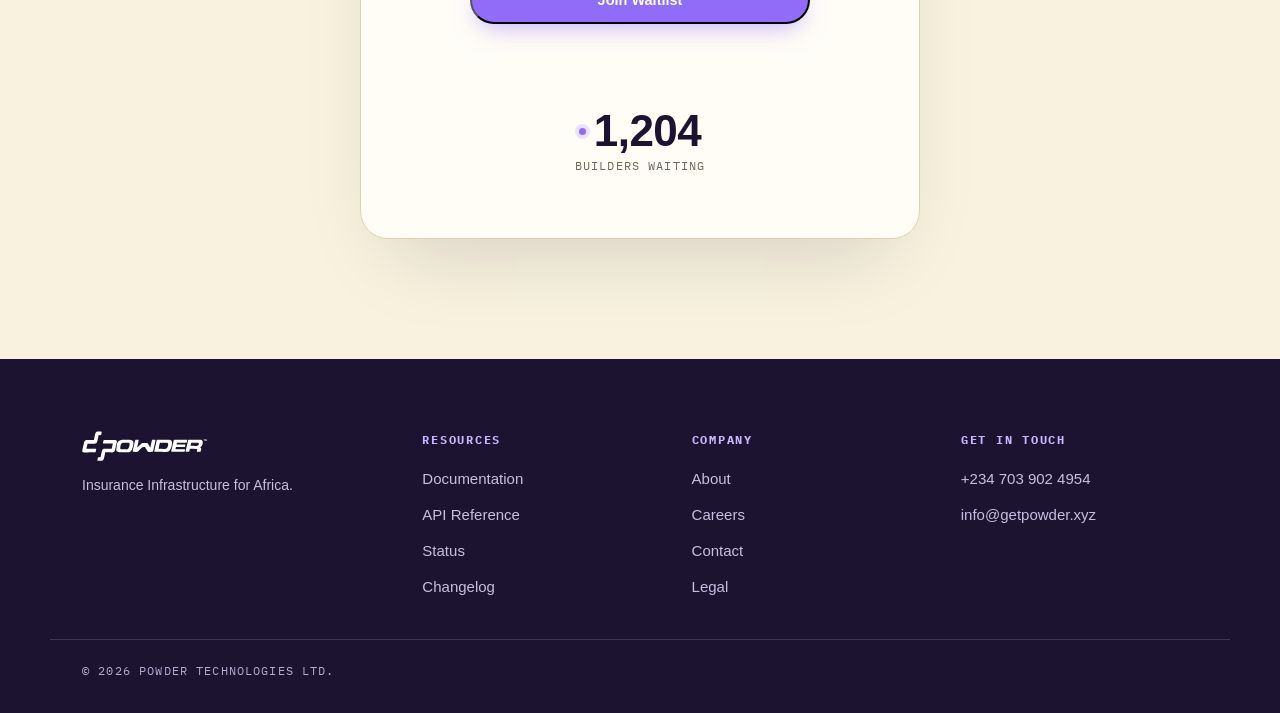
==== commit b327e65d: "Add files via upload" ====
--- a/index.html
+++ b/index.html
@@ -3,7 +3,7 @@
 <head>
 <meta charset="UTF-8">
 <meta name="viewport" content="width=device-width, initial-scale=1.0">
-<title>Contact — Powder</title>
+<title>Powder — Insurance, wired into every transaction.</title>
 <link rel="preconnect" href="https://fonts.googleapis.com">
 <link rel="preconnect" href="https://fonts.gstatic.com" crossorigin>
 <link href="https://fonts.googleapis.com/css2?family=IBM+Plex+Mono:wght@400;500&display=swap" rel="stylesheet">
@@ -13,13 +13,13 @@
 
 <header class="site-header" id="site-header">
   <div class="container header-inner">
-    <a href="index.html#hero" class="logo" aria-label="Powder — Home"><img src="logo-header.svg" alt="Powder" height="26"></a>
+    <a href="#hero" class="logo" aria-label="Powder — Home"><img src="logo-header.svg" alt="Powder" height="26"></a>
     <nav class="nav-links">
-      <a href="index.html#products">Product</a>
-      <a href="index.html#company">Company</a>
+      <a href="#products">Product</a>
+      <a href="#company">Company</a>
       <a href="contact.html">Contact</a>
     </nav>
-    <a href="index.html#waitlist" class="btn btn-primary">Join waitlist</a>
+    <a href="#waitlist" class="btn btn-primary">Join waitlist</a>
     <button class="hamburger" id="hamburger" aria-label="Open menu" aria-expanded="false" aria-controls="mobile-drawer">
       <span></span><span></span><span></span>
     </button>
@@ -30,55 +30,289 @@
 <nav class="mobile-drawer" id="mobile-drawer" aria-hidden="true">
   <button class="mobile-drawer__close" id="drawer-close" aria-label="Close menu">&times;</button>
   <div class="mobile-drawer__links">
-    <a href="index.html#products">Product</a>
-    <a href="index.html#company">Company</a>
+    <a href="#products">Product</a>
+    <a href="#company">Company</a>
     <a href="contact.html">Contact</a>
   </div>
-  <a href="index.html#waitlist" class="btn btn-primary btn-block">Join waitlist</a>
+  <a href="#waitlist" class="btn btn-primary btn-block">Join waitlist</a>
 </nav>
 
 <main>
 
-  <!-- CONTACT -->
-  <section class="contact-hero container">
-    <div class="section__head section__head--center">
-      <div class="eyebrow eyebrow--center"><span class="eyebrow__dot"></span>Contact.</div>
-      <h1 class="section__title">Let's build insurance together.</h1>
-      <p class="section__lede">Tell us what you're building. We'll come back with an integration path, insurer options and indicative pricing.</p>
-    </div>
-
-    <div class="contact-grid contact-grid--single">
-      <div class="card contact-form-card">
-        <form id="contact-form" class="contact-form">
-          <div class="field">
-            <label for="contact-name">Name</label>
-            <input type="text" id="contact-name" placeholder="Ada Obi" required>
-          </div>
-          <div class="field">
-            <label for="contact-email">Work email</label>
-            <input type="email" id="contact-email" placeholder="you@company.com" required>
-          </div>
-          <div class="field">
-            <label for="contact-company">Company</label>
-            <input type="text" id="contact-company" placeholder="Company name" required>
-          </div>
-          <div class="field">
-            <label for="contact-message">Message</label>
-            <textarea id="contact-message" rows="5" placeholder="What are you building, and which markets are you targeting?" required></textarea>
-          </div>
-          <button type="submit" class="btn btn-primary btn-block">Send message</button>
-          <p class="form__status" id="form-status"></p>
-        </form>
-        <div class="contact-info">
-          <a href="tel:+2347039024954" class="contact-info__item">
-            <span class="contact-info__label">Phone</span>
-            <span class="contact-info__value">+234 703 902 4954</span>
-          </a>
-          <a href="mailto:info@getpowder.xyz" class="contact-info__item">
-            <span class="contact-info__label">Email</span>
-            <span class="contact-info__value">info@getpowder.xyz</span>
-          </a>
-        </div>
+  <!-- HERO -->
+  <section class="hero container" id="hero">
+    <div class="hero__col" data-parallax data-speed="0.15">
+      <h1 class="hero__title"><span class="hero__accent">Insurance</span>, wired into every transaction.</h1>
+      <p class="hero__lede">Powder is the infrastructure layer powering embedded insurance across Africa. Through one API, businesses can quote, issue, collect premiums, automate claims, and manage insurance products — without becoming insurers.</p>
+      <div class="hero__actions">
+        <a href="#waitlist" class="btn btn-primary">Get started</a>
+        <a href="#products" class="btn btn-outline">See products</a>
+      </div>
+      <p class="hero__trust">Built for insurers, fintechs, banks, marketplaces, healthcare providers and enterprise platforms.</p>
+    </div>
+
+    <article class="ticket" data-parallax data-speed="-0.12">
+      <div class="ticket__head">
+        <span class="ticket__id">transaction · #PWD-88291</span>
+        <span class="ticket__live"><span class="pulse-dot"></span>live</span>
+      </div>
+      <ul class="ticket__rows">
+        <li class="ticket__row"><span class="key">product</span><span class="val">Device Protection Plan</span></li>
+        <li class="ticket__row"><span class="key">customer</span><span class="val">checkout · mobile</span></li>
+        <li class="ticket__row"><span class="key">status</span><span class="val accent">quoted</span></li>
+        <li class="ticket__row"><span class="key">amount</span><span class="val">₦1,240 / mo</span></li>
+      </ul>
+      <div class="rail" id="ticket-rail">
+        <div class="rail__step active"><span class="rail__dot"></span><span class="rail__label">Quote</span></div>
+        <div class="rail__step"><span class="rail__dot"></span><span class="rail__label">Issue</span></div>
+        <div class="rail__step"><span class="rail__dot"></span><span class="rail__label">Collect</span></div>
+        <div class="rail__step"><span class="rail__dot"></span><span class="rail__label">Claim</span></div>
+      </div>
+      <p class="ticket__caption">One event stream, four states. Every policy on Powder moves through this same wire — visible over the API, start to finish.</p>
+    </article>
+  </section>
+
+  <!-- INFRASTRUCTURE -->
+  <section class="infra" id="infrastructure">
+    <div class="container">
+      <div class="section__head">
+        <div class="eyebrow"><span class="eyebrow__dot"></span>Infrastructure<span class="eyebrow__line"></span></div>
+        <h2 class="section__title">Infrastructure for programmable insurance.</h2>
+        <p class="section__lede">Whether you are launching cover for gig workers, adding protection at checkout, or bundling insurance into an embedded financial product, Powder gives you the rails: pricing, issuance, collection, claims and administration in one place.</p>
+        <p class="section__note">Everything required to launch insurance, exposed as APIs.</p>
+      </div>
+
+      <div class="cap-grid">
+        <div class="cap-col pop">
+          <div class="cap-col__head"><span class="eyebrow__dot"></span><h3>APIs</h3></div>
+          <ul class="cap-list">
+            <li>Quote &amp; Pricing</li>
+            <li>Policy Issuance</li>
+            <li>Premium Collection</li>
+            <li>Claims</li>
+            <li>Customer APIs</li>
+          </ul>
+        </div>
+        <div class="cap-col pop">
+          <div class="cap-col__head"><span class="eyebrow__dot"></span><h3>Automation</h3></div>
+          <ul class="cap-list">
+            <li>AI Claims</li>
+            <li>Fraud Detection</li>
+            <li>Pre-authorisation</li>
+            <li>Voice Agents</li>
+            <li>WhatsApp Agents</li>
+          </ul>
+        </div>
+        <div class="cap-col pop">
+          <div class="cap-col__head"><span class="eyebrow__dot"></span><h3>Operations</h3></div>
+          <ul class="cap-list">
+            <li>Policy Administration</li>
+            <li>Provider Management</li>
+            <li>Tariffs &amp; Benefits</li>
+            <li>Reporting</li>
+            <li>Reconciliation</li>
+          </ul>
+        </div>
+      </div>
+    </div>
+  </section>
+
+  <!-- PRODUCTS -->
+  <section class="products" id="products">
+    <div class="container">
+      <div class="section__head">
+        <div class="eyebrow"><span class="eyebrow__dot"></span>Products<span class="eyebrow__line"></span></div>
+        <h2 class="section__title">Products built on the Powder Platform.</h2>
+        <p class="section__lede">Three products, one platform — use them independently or together.</p>
+      </div>
+
+      <div class="product-grid">
+        <div class="product-card pop">
+          <span class="tag">Embedded</span>
+          <h3>Powder Embedded</h3>
+          <p>Insurance APIs for digital platforms. Launch insurance inside your app, website, checkout, payroll system or marketplace with a single integration.</p>
+          <div class="chips">
+            <span class="chip">Quote APIs</span>
+            <span class="chip">Policy APIs</span>
+            <span class="chip">Claims APIs</span>
+            <span class="chip">Premium Collection</span>
+            <span class="chip">Embedded Checkout</span>
+            <span class="chip">Webhooks</span>
+            <span class="chip">Developer SDKs</span>
+          </div>
+        </div>
+
+        <div class="product-card pop">
+          <span class="tag">Core</span>
+          <h3>PowderOS</h3>
+          <p>The operating system for insurers. Modern infrastructure for insurers, HMOs and TPAs to manage products, policies, providers, members and claims from one platform.</p>
+          <div class="chips">
+            <span class="chip">Claims Management</span>
+            <span class="chip">Member Management</span>
+            <span class="chip">Provider Network</span>
+            <span class="chip">Benefits Engine</span>
+            <span class="chip">Billing</span>
+            <span class="chip">Reporting</span>
+            <span class="chip">Administration</span>
+          </div>
+        </div>
+
+        <div class="product-card pop">
+          <span class="tag">Automation</span>
+          <h3>Powder AI</h3>
+          <p>AI agents that automate insurance operations. Reduce operational costs with AI-powered claims review, customer support, fraud detection and pre-authorisation.</p>
+          <div class="chips">
+            <span class="chip">Claims Vetting</span>
+            <span class="chip">Medical Review</span>
+            <span class="chip">Voice AI</span>
+            <span class="chip">WhatsApp AI</span>
+            <span class="chip">Fraud Detection</span>
+            <span class="chip">Document Intelligence</span>
+          </div>
+        </div>
+      </div>
+    </div>
+  </section>
+
+  <!-- FAQ -->
+  <section class="faq" id="faq">
+    <div class="container faq__grid">
+      <div class="faq__sticky">
+        <div class="eyebrow"><span class="eyebrow__dot"></span>FAQ<span class="eyebrow__line"></span></div>
+        <h2 class="section__title">Frequently Asked Questions</h2>
+        <p class="section__lede">Straight answers on integration, licensing, automation and security.</p>
+        <a href="contact.html" class="btn btn-primary faq__cta">Book a Demo</a>
+      </div>
+
+      <div class="faq__card">
+      <div class="faq__list">
+        <div class="faq__item">
+          <button class="faq__trigger" aria-expanded="false">
+            <span>What is Powder?</span>
+            <span class="faq__icon"></span>
+          </button>
+          <div class="faq__panel">
+            <p>Powder is an embedded insurance platform that enables businesses to offer insurance at the point of transaction. Whether customers are checking out online, paying for healthcare, booking travel, or applying for a loan, Powder makes it easy to embed relevant insurance into those experiences.</p>
+          </div>
+        </div>
+        <div class="faq__item">
+          <button class="faq__trigger" aria-expanded="false">
+            <span>Who is Powder built for?</span>
+            <span class="faq__icon"></span>
+          </button>
+          <div class="faq__panel">
+            <p>Powder is designed for businesses that want to offer insurance without becoming insurance companies. We work with fintechs, logistics companies, healthcare providers, e-commerce platforms, mobility companies, banks, telecoms, and other digital businesses.</p>
+          </div>
+        </div>
+        <div class="faq__item">
+          <button class="faq__trigger" aria-expanded="false">
+            <span>How does embedded insurance work?</span>
+            <span class="faq__icon"></span>
+          </button>
+          <div class="faq__panel">
+            <p>Powder connects your business to licensed insurance providers through a single integration. When a customer reaches a relevant point in their journey, your platform can present an insurance offer, issue a policy instantly, collect premiums, and manage claims — all without leaving your product.</p>
+          </div>
+        </div>
+        <div class="faq__item">
+          <button class="faq__trigger" aria-expanded="false">
+            <span>Do we need an insurance licence?</span>
+            <span class="faq__icon"></span>
+          </button>
+          <div class="faq__panel">
+            <p>No. Businesses integrate with Powder while insurance products are underwritten by licensed insurance partners. This allows you to offer protection without managing the regulatory complexity of being an insurer.</p>
+          </div>
+        </div>
+        <div class="faq__item">
+          <button class="faq__trigger" aria-expanded="false">
+            <span>What types of insurance can we offer?</span>
+            <span class="faq__icon"></span>
+          </button>
+          <div class="faq__panel">
+            <p>Depending on your business model, you can offer products such as device protection, goods-in-transit insurance, health insurance, travel insurance, motor insurance, loan protection, gig worker insurance, and other embedded insurance products through the Powder platform.</p>
+          </div>
+        </div>
+        <div class="faq__item">
+          <button class="faq__trigger" aria-expanded="false">
+            <span>How long does integration take?</span>
+            <span class="faq__icon"></span>
+          </button>
+          <div class="faq__panel">
+            <p>Most businesses can begin integrating within days using our APIs and developer tools. Our team works closely with you to configure products, connect insurance partners, and prepare for launch.</p>
+          </div>
+        </div>
+        <div class="faq__item">
+          <button class="faq__trigger" aria-expanded="false">
+            <span>Can Powder work with our existing platform?</span>
+            <span class="faq__icon"></span>
+          </button>
+          <div class="faq__panel">
+            <p>Yes. Powder is API-first and designed to integrate with existing applications, checkout systems, payment platforms, CRMs, ERPs, and digital products with minimal disruption.</p>
+          </div>
+        </div>
+        <div class="faq__item">
+          <button class="faq__trigger" aria-expanded="false">
+            <span>How do we get started?</span>
+            <span class="faq__icon"></span>
+          </button>
+          <div class="faq__panel">
+            <p>Book a demo with our team. We'll learn about your business, recommend the right insurance products for your customer journey, and guide you from integration to launch.</p>
+          </div>
+        </div>
+      </div>
+      </div>
+
+    </div>
+  </section>
+
+  <!-- COMPANY -->
+  <section class="company" id="company">
+    <div class="container">
+      <div class="panel-dark">
+        <span class="panel-dark__glow"></span>
+        <div class="panel-dark__inner">
+          <div class="eyebrow eyebrow--light"><span class="eyebrow__dot"></span>Company<span class="eyebrow__line"></span></div>
+          <h2 class="panel-dark__title">Building Africa's insurance infrastructure.</h2>
+          <p class="panel-dark__sub">Insurance should be as programmable as payments.</p>
+          <p class="panel-dark__copy">Powder exists to abstract away the complexity of insurance infrastructure. Licensing, policy administration, premium collection, provider networks and claims adjudication are hard problems — we solve them once, then expose them as clean, documented APIs any team can build on.</p>
+          <p class="panel-dark__copy">We are building the foundational layer that connects licensed insurers, digital platforms and millions of customers across the continent, so cover can reach people at the exact moment they need it.</p>
+
+          <div class="num-grid">
+            <div class="num-grid__cell"><span class="num">01</span><h3>API First</h3><p>Designed for developers with modern REST APIs, SDKs and webhooks.</p></div>
+            <div class="num-grid__cell"><span class="num">02</span><h3>Infrastructure</h3><p>Built for scale with enterprise-grade reliability.</p></div>
+            <div class="num-grid__cell"><span class="num">03</span><h3>AI Native</h3><p>Automation across underwriting, claims and customer support.</p></div>
+            <div class="num-grid__cell"><span class="num">04</span><h3>Embedded</h3><p>Launch insurance anywhere your customers already are.</p></div>
+            <div class="num-grid__cell"><span class="num">05</span><h3>Regulatory Ready</h3><p>Designed to work with licensed insurers across Africa.</p></div>
+          </div>
+        </div>
+      </div>
+    </div>
+  </section>
+
+  <!-- WAITLIST -->
+  <section class="waitlist" id="waitlist">
+    <div class="container waitlist-inner">
+      <div class="eyebrow eyebrow--center"><span class="eyebrow__dot"></span>Waitlist</div>
+      <h2 class="section__title">Join the Waitlist</h2>
+
+      <form class="waitlist-form" id="waitlist-form">
+        <div class="field">
+          <label for="waitlist-name">Full name</label>
+          <input type="text" id="waitlist-name" placeholder="Ada Obi" required>
+        </div>
+        <div class="field">
+          <label for="waitlist-email">Company email</label>
+          <input type="email" id="waitlist-email" placeholder="you@company.com" required>
+        </div>
+        <button type="submit" class="btn btn-primary btn-block">Join Waitlist</button>
+        <p class="form__status" id="waitlist-status"></p>
+      </form>
+
+      <div class="waitlist-counter">
+        <div class="waitlist-counter__top">
+          <span class="pulse-dot"></span>
+          <span class="waitlist-counter__number">1,204</span>
+        </div>
+        <span class="waitlist-counter__label">builders waiting</span>
       </div>
     </div>
   </section>
@@ -103,7 +337,7 @@
     <div class="footer-col">
       <h2>Company</h2>
       <ul>
-        <li><a href="index.html#company">About</a></li>
+        <li><a href="#">About</a></li>
         <li><a href="#">Careers</a></li>
         <li><a href="contact.html">Contact</a></li>
         <li><a href="#">Legal</a></li>
--- a/styles.css
+++ b/styles.css
@@ -1,143 +1,700 @@
-// ---------- Header shadow on scroll ----------
-const header = document.getElementById('site-header');
-function updateHeader(){
-  if(window.scrollY > 8){ header.classList.add('scrolled'); }
-  else{ header.classList.remove('scrolled'); }
-}
-document.addEventListener('scroll', updateHeader, { passive: true });
-updateHeader();
-
-// ---------- Mobile drawer nav ----------
-const hamburger = document.getElementById('hamburger');
-const drawer = document.getElementById('mobile-drawer');
-const overlay = document.getElementById('drawer-overlay');
-const drawerClose = document.getElementById('drawer-close');
-const drawerLinks = drawer ? drawer.querySelectorAll('a') : [];
-
-function openDrawer(){
-  drawer.classList.add('open');
-  overlay.classList.add('open');
-  drawer.setAttribute('aria-hidden', 'false');
-  hamburger.setAttribute('aria-expanded', 'true');
-  document.body.classList.add('drawer-open');
-}
-function closeDrawer(){
-  drawer.classList.remove('open');
-  overlay.classList.remove('open');
-  drawer.setAttribute('aria-hidden', 'true');
-  hamburger.setAttribute('aria-expanded', 'false');
-  document.body.classList.remove('drawer-open');
-}
-if(hamburger && drawer && overlay){
-  hamburger.addEventListener('click', () => {
-    const isOpen = drawer.classList.contains('open');
-    isOpen ? closeDrawer() : openDrawer();
-  });
-  overlay.addEventListener('click', closeDrawer);
-  if(drawerClose) drawerClose.addEventListener('click', closeDrawer);
-  drawerLinks.forEach(link => link.addEventListener('click', closeDrawer));
-  document.addEventListener('keydown', (e) => {
-    if(e.key === 'Escape') closeDrawer();
-  });
-}
-
-// ---------- Parallax layers ----------
-const parallaxEls = Array.from(document.querySelectorAll('[data-parallax]'));
-const reduceMotion = window.matchMedia('(prefers-reduced-motion: reduce)').matches;
-
-let ticking = false;
-function updateParallax(){
-  const scrollY = window.scrollY;
-  parallaxEls.forEach(el => {
-    const speed = parseFloat(el.dataset.speed || '0.1');
-    const offset = scrollY * speed;
-    el.style.transform = `translateY(${offset}px)`;
-  });
-  ticking = false;
-}
-function onScroll(){
-  if(!ticking && !reduceMotion){
-    window.requestAnimationFrame(updateParallax);
-    ticking = true;
-  }
-}
-if(!reduceMotion){
-  document.addEventListener('scroll', onScroll, { passive: true });
-  updateParallax();
-}
-
-// ---------- Playful pop in / out on scroll (re-triggers both ways) ----------
-const popEls = document.querySelectorAll('.pop');
-const popObserver = new IntersectionObserver((entries) => {
-  entries.forEach(entry => {
-    if(entry.isIntersecting){
-      entry.target.classList.add('in-view');
-    } else {
-      entry.target.classList.remove('in-view');
-    }
-  });
-}, { threshold: 0.2 });
-popEls.forEach(el => popObserver.observe(el));
-
-// ---------- FAQ accordion ----------
-const faqTriggers = document.querySelectorAll('.faq__trigger');
-faqTriggers.forEach(trigger => {
-  const panel = trigger.nextElementSibling;
-  panel.style.maxHeight = '0px';
-
-  trigger.addEventListener('click', () => {
-    const isOpen = trigger.getAttribute('aria-expanded') === 'true';
-
-    // close all others
-    faqTriggers.forEach(t => {
-      if(t !== trigger){
-        t.setAttribute('aria-expanded', 'false');
-        t.nextElementSibling.style.maxHeight = '0px';
-      }
-    });
-
-    // toggle this one
-    trigger.setAttribute('aria-expanded', String(!isOpen));
-    panel.style.maxHeight = isOpen ? '0px' : panel.scrollHeight + 'px';
-  });
-});
-
-// ---------- Waitlist form (demo only, no backend) ----------
-const waitlistForm = document.getElementById('waitlist-form');
-if(waitlistForm){
-  waitlistForm.addEventListener('submit', (e) => {
-    e.preventDefault();
-    const btn = waitlistForm.querySelector('button');
-    const status = document.getElementById('waitlist-status');
-    const original = btn.textContent;
-    btn.textContent = 'Joined ✓';
-    btn.disabled = true;
-    if(status) status.textContent = "You're on the list — we'll be in touch.";
-    setTimeout(() => {
-      btn.textContent = original;
-      btn.disabled = false;
-      waitlistForm.reset();
-      if(status) status.textContent = '';
-    }, 2600);
-  });
-}
-
-// ---------- Contact form (demo only, no backend) ----------
-const contactForm = document.getElementById('contact-form');
-if(contactForm){
-  contactForm.addEventListener('submit', (e) => {
-    e.preventDefault();
-    const btn = contactForm.querySelector('button[type="submit"]');
-    const status = document.getElementById('form-status');
-    const original = btn.textContent;
-    btn.textContent = 'Sent ✓';
-    btn.disabled = true;
-    if(status) status.textContent = "Thanks — we'll be in touch shortly.";
-    setTimeout(() => {
-      btn.textContent = original;
-      btn.disabled = false;
-      contactForm.reset();
-      if(status) status.textContent = '';
-    }, 2600);
-  });
-}
+/* ---------- Tokens ---------- */
+
+/*
+  GIMBAL EXTENDED — licensed font, loaded from /fonts.
+  Only a Regular (400) weight file was supplied. There is no separate
+  Bold weight file, so the "Insurance" accent below uses browser-
+  synthesized bold on top of the Regular face rather than a true
+  Bold cut. Drop a real gimbal-extended-bold file into /fonts and
+  add a matching @font-face (font-weight: 700) if a true bold becomes
+  available.
+*/
+@font-face {
+  font-family: 'Gimbal Extended';
+  src: url('fonts/gimbal-extended-regular.woff') format('woff'),
+       url('fonts/gimbal-extended-regular.otf') format('opentype');
+  font-weight: 400;
+  font-style: normal;
+  font-display: swap;
+}
+
+:root{
+  --cream: #F8F2DE;
+  --parchment: #F1E9CD;
+  --pearl: #FFFDF6;
+  --grain: #DDD2AE;
+  --ebony: #1B1330;
+  --coffee: #6E6656;
+  --studio: #5B3FC0;
+  --cornflower: #916CF8;
+  --blue-chalk: #ECE3FF;
+  --valhalla: #241640;
+  --melrose: #C9B6FF;
+  --prelude: #C9BEE0;
+  --logan: #B7AAD1;
+  --nomad: #B7AEA0;
+
+  --font-display: 'Helvetica Neue', Helvetica, Arial, sans-serif;
+  --font-body: Helvetica, Arial, sans-serif;
+  --font-mono: 'IBM Plex Mono', monospace;
+  --font-hero: 'Gimbal Extended', 'Helvetica Neue', Helvetica, Arial, sans-serif;
+}
+
+*{ box-sizing: border-box; margin: 0; padding: 0; }
+
+html{ scroll-behavior: smooth; }
+
+body{
+  background: var(--cream);
+  color: var(--ebony);
+  font-family: var(--font-body);
+  line-height: 1.5;
+  overflow-x: hidden;
+}
+
+.container{
+  width: 100%;
+  max-width: 1180px;
+  margin: 0 auto;
+  padding: 0 32px;
+}
+
+a{ text-decoration: none; color: inherit; }
+ul{ list-style: none; }
+
+/* ---------- Header ---------- */
+.site-header{
+  position: sticky;
+  top: 0;
+  z-index: 100;
+  background: rgba(248,242,222,0.78);
+  backdrop-filter: blur(7px);
+  border-bottom: 1px solid transparent;
+  transition: border-color 0.3s ease, box-shadow 0.3s ease;
+}
+.site-header.scrolled{
+  border-color: var(--grain);
+  box-shadow: 0 8px 24px -16px rgba(27,19,48,0.25);
+}
+.header-inner{
+  display: flex;
+  align-items: center;
+  justify-content: space-between;
+  padding: 18px 32px;
+}
+.logo{ display: inline-flex; align-items: center; }
+.logo img{ display: block; }
+.nav-links{ display: flex; gap: 32px; }
+.nav-links a{ font-size: 14.5px; font-weight: 500; opacity: 0.75; transition: opacity 0.2s; }
+.nav-links a:hover{ opacity: 1; }
+
+.btn{
+  display: inline-flex;
+  align-items: center;
+  justify-content: center;
+  padding: 14px 28px;
+  border-radius: 100px;
+  font-weight: 700;
+  font-size: 14.5px;
+  cursor: pointer;
+  transition: transform 0.2s ease, box-shadow 0.2s ease;
+}
+.btn:hover{ transform: translateY(-2px); }
+.btn-primary{
+  background: var(--cornflower);
+  color: var(--pearl);
+  box-shadow: 0 10px 24px -8px rgba(145,108,248,0.55);
+}
+.btn-outline{
+  background: transparent;
+  border: 1px solid var(--ebony);
+  color: var(--ebony);
+}
+
+/* ---------- Hamburger ---------- */
+.hamburger{
+  display: none;
+  flex-direction: column;
+  justify-content: center;
+  align-items: center;
+  gap: 5px;
+  width: 40px;
+  height: 40px;
+  background: none;
+  border: none;
+  cursor: pointer;
+  padding: 0;
+  z-index: 210;
+}
+.hamburger span{
+  display: block;
+  width: 22px;
+  height: 2px;
+  background: var(--ebony);
+  border-radius: 2px;
+  transition: transform 0.3s ease, opacity 0.3s ease;
+}
+.hamburger[aria-expanded="true"] span:nth-child(1){ transform: translateY(7px) rotate(45deg); }
+.hamburger[aria-expanded="true"] span:nth-child(2){ opacity: 0; }
+.hamburger[aria-expanded="true"] span:nth-child(3){ transform: translateY(-7px) rotate(-45deg); }
+
+/* ---------- Mobile drawer ---------- */
+.mobile-drawer{
+  position: fixed;
+  top: 0;
+  right: 0;
+  height: 100vh;
+  width: min(320px, 82vw);
+  background: var(--pearl);
+  box-shadow: -20px 0 50px -20px rgba(27,19,48,0.35);
+  padding: 28px 28px 32px;
+  display: flex;
+  flex-direction: column;
+  gap: 28px;
+  transform: translateX(100%);
+  transition: transform 0.35s cubic-bezier(0.22, 1, 0.36, 1);
+  z-index: 205;
+  overflow-y: auto;
+}
+.mobile-drawer.open{ transform: translateX(0); }
+.mobile-drawer__close{
+  align-self: flex-end;
+  width: 40px; height: 40px;
+  background: none; border: none; cursor: pointer;
+  font-size: 28px; line-height: 1; color: var(--ebony);
+}
+.mobile-drawer__links{
+  display: flex;
+  flex-direction: column;
+  gap: 4px;
+  margin-top: 8px;
+}
+.mobile-drawer__links a{
+  padding: 14px 4px;
+  font-size: 17px;
+  font-weight: 500;
+  border-bottom: 1px solid var(--grain);
+  color: var(--ebony);
+}
+.mobile-drawer__overlay{
+  position: fixed;
+  inset: 0;
+  background: rgba(27,19,48,0.4);
+  opacity: 0;
+  pointer-events: none;
+  transition: opacity 0.3s ease;
+  z-index: 199;
+}
+.mobile-drawer__overlay.open{ opacity: 1; pointer-events: auto; }
+body.drawer-open{ overflow: hidden; }
+
+/* ---------- Hero ---------- */
+.hero{
+  display: grid;
+  grid-template-columns: 1fr 1fr;
+  gap: 60px;
+  align-items: start;
+  padding: 88px 32px 60px;
+  min-height: 640px;
+}
+.hero__title{
+  font-family: var(--font-hero);
+  font-size: clamp(36px, 4.8vw, 60px);
+  font-weight: 400;
+  line-height: 1.08;
+  letter-spacing: -0.4px;
+  margin-bottom: 26px;
+}
+.hero__accent{ color: var(--cornflower); font-weight: 700; }
+.hero__lede{
+  font-family: var(--font-hero);
+  font-weight: 400;
+  font-size: 17.5px;
+  line-height: 1.7;
+  color: var(--coffee);
+  max-width: 520px;
+  margin-bottom: 20px;
+}
+.hero__actions{ display: flex; gap: 14px; margin-bottom: 24px; flex-wrap: wrap; }
+.hero__trust{
+  font-family: var(--font-mono);
+  font-size: 11.5px;
+  letter-spacing: 1.15px;
+  text-transform: uppercase;
+  color: var(--coffee);
+  border-top: 1px solid var(--grain);
+  padding-top: 20px;
+  max-width: 520px;
+}
+
+.ticket{
+  background: var(--pearl);
+  border: 1px solid var(--grain);
+  border-radius: 18px;
+  padding: 26px;
+  box-shadow: 0 30px 60px -30px rgba(36,22,64,0.28);
+}
+.ticket__head{
+  display: flex;
+  justify-content: space-between;
+  align-items: center;
+  padding-bottom: 16px;
+  font-family: var(--font-mono);
+  font-size: 11.5px;
+  letter-spacing: 1.35px;
+  text-transform: uppercase;
+  color: var(--coffee);
+}
+.ticket__live{ display: flex; align-items: center; gap: 6px; color: var(--studio); }
+.pulse-dot{
+  width: 7px; height: 7px; border-radius: 50%;
+  background: var(--cornflower);
+  box-shadow: 0 0 0 4px rgba(145,108,248,0.18);
+  animation: pulse 2s infinite;
+}
+@keyframes pulse{
+  0%,100%{ opacity: 1; } 50%{ opacity: 0.4; }
+}
+.ticket__rows{ border-top: 1px solid var(--grain); }
+.ticket__row{
+  display: flex;
+  justify-content: space-between;
+  align-items: center;
+  padding: 14px 0;
+  border-bottom: 1px solid var(--grain);
+}
+.ticket__row .key{
+  font-family: var(--font-mono);
+  font-size: 11.5px;
+  letter-spacing: 1.35px;
+  text-transform: uppercase;
+  color: var(--coffee);
+}
+.ticket__row .val{ font-family: var(--font-mono); font-size: 12.5px; color: var(--ebony); }
+.ticket__row .val.accent{ color: var(--studio); text-transform: uppercase; letter-spacing: 1.35px; font-size: 11.5px; }
+
+.rail{ display: flex; align-items: center; padding-top: 26px; }
+.rail__step{ display: flex; flex-direction: column; align-items: center; flex: 1; position: relative; }
+.rail__step::after{
+  content: ''; position: absolute; top: 5px; left: 56%; right: -44%;
+  height: 1px; background: var(--grain);
+}
+.rail__step:last-child::after{ display: none; }
+.rail__dot{
+  width: 11px; height: 11px; border-radius: 50%;
+  background: var(--pearl); border: 1px solid var(--grain);
+  margin-bottom: 8px;
+}
+.rail__step.active .rail__dot{
+  background: var(--cornflower); border-color: var(--cornflower);
+  box-shadow: 0 0 0 4px rgba(145,108,248,0.2);
+}
+.rail__label{
+  font-family: var(--font-mono); font-size: 10.5px; letter-spacing: 0.42px;
+  text-transform: uppercase; color: var(--coffee);
+}
+.rail__step.active .rail__label{ color: var(--studio); }
+.ticket__caption{
+  padding-top: 19px; font-size: 13px; line-height: 1.6; color: var(--coffee);
+}
+
+/* ---------- Section shared ---------- */
+.section__head{ max-width: 720px; margin-bottom: 40px; }
+.eyebrow{
+  display: flex; align-items: center; gap: 12px; margin-bottom: 18px;
+  font-family: var(--font-mono); font-size: 12px; letter-spacing: 1.75px;
+  text-transform: uppercase; color: var(--studio);
+}
+.eyebrow--light{ color: var(--melrose); }
+.eyebrow__dot{
+  width: 7px; height: 7px; border-radius: 50%; background: var(--cornflower);
+  box-shadow: 0 0 0 4px rgba(145,108,248,0.18); flex-shrink: 0;
+}
+.eyebrow__line{
+  width: 60px; height: 1px;
+  background: linear-gradient(90deg, var(--studio) 0%, transparent 100%);
+}
+.eyebrow--light .eyebrow__line{
+  background: linear-gradient(90deg, var(--melrose) 0%, transparent 100%);
+}
+.section__title{
+  font-family: var(--font-display);
+  font-weight: 400;
+  font-size: clamp(30px, 4vw, 46px);
+  letter-spacing: -0.5px;
+  line-height: 1.1;
+  margin-bottom: 16px;
+}
+.section__lede{ font-size: 17px; line-height: 1.7; color: var(--coffee); }
+.section__note{
+  font-family: var(--font-mono); font-size: 12.5px; letter-spacing: 1.15px;
+  text-transform: uppercase; color: var(--studio); margin-top: 12px;
+}
+
+/* ---------- Infra ---------- */
+.infra{ background: var(--parchment); padding: 104px 0; border-top: 1px solid var(--grain); border-bottom: 1px solid var(--grain); }
+.cap-grid{
+  display: grid;
+  grid-template-columns: repeat(3, 1fr);
+  background: var(--pearl);
+  border: 1px solid var(--grain);
+  border-radius: 16px;
+  overflow: hidden;
+}
+.cap-col{ padding: 30px; }
+.cap-col:not(:last-child){ border-right: 1px solid var(--grain); }
+.cap-col__head{ display: flex; align-items: center; gap: 10px; margin-bottom: 18px; }
+.cap-col__head h3{
+  font-family: var(--font-mono); font-size: 11.5px; letter-spacing: 1.75px;
+  text-transform: uppercase; color: var(--studio); font-weight: 500;
+}
+.cap-list li{
+  padding: 13px 0; border-top: 1px solid var(--grain); font-size: 16px;
+}
+.cap-list li:first-child{ border-top: none; }
+
+/* ---------- Products ---------- */
+.products{ padding: 104px 0; }
+.product-grid{
+  display: grid;
+  grid-template-columns: repeat(3, 1fr);
+  gap: 24px;
+}
+.product-card{
+  background: var(--pearl); border: 1px solid var(--grain); border-radius: 18px;
+  padding: 32px; display: flex; flex-direction: column;
+}
+.tag{
+  display: inline-flex; align-self: flex-start; padding: 6px 14px;
+  background: var(--blue-chalk); border-radius: 100px;
+  font-family: var(--font-mono); font-size: 11.5px; letter-spacing: 1.35px;
+  text-transform: uppercase; color: var(--studio); margin-bottom: 20px;
+}
+.product-card h3{
+  font-family: var(--font-display); font-weight: 400; font-size: 26px; letter-spacing: -0.4px;
+  margin-bottom: 12px;
+}
+.product-card p{ font-size: 16px; line-height: 1.65; color: var(--coffee); margin-bottom: 24px; flex-grow: 1; }
+.chips{ display: flex; flex-wrap: wrap; gap: 8px; }
+.chip{
+  padding: 7px 14px; background: var(--blue-chalk); border-radius: 100px;
+  font-size: 13px; color: var(--studio);
+}
+
+/* ---------- FAQ ---------- */
+.faq{ background: var(--parchment); padding: 104px 0; border-top: 1px solid var(--grain); border-bottom: 1px solid var(--grain); }
+.faq__grid{ display: grid; grid-template-columns: 1fr 1.3fr; gap: 40px; align-items: start; }
+.faq__sticky{ position: sticky; top: 110px; }
+.faq__cta{ margin-top: 8px; align-self: flex-start; }
+.faq__card{
+  background: var(--pearl);
+  border: 1px solid var(--grain);
+  border-radius: 24px;
+  box-shadow: 0 40px 70px -36px rgba(36,22,64,0.16);
+  padding: 8px 28px;
+}
+.faq__list{ display: flex; flex-direction: column; }
+
+.faq__item{ border-bottom: 1px solid var(--grain); }
+.faq__item:last-child{ border-bottom: none; }
+.faq__trigger{
+  width: 100%; display: flex; justify-content: space-between; align-items: center;
+  gap: 20px; padding: 24px 8px; background: none; border: none; cursor: pointer;
+  text-align: left; font-family: var(--font-display); font-weight: 700;
+  font-size: 18px; letter-spacing: -0.2px; color: var(--coffee);
+  border-radius: 12px;
+  transition: color 0.2s, background 0.2s;
+}
+.faq__trigger:hover{ color: var(--ebony); background: rgba(145,108,248,0.06); }
+.faq__icon{
+  flex-shrink: 0; width: 18px; height: 18px; position: relative;
+}
+.faq__icon::before, .faq__icon::after{
+  content: ''; position: absolute; background: var(--cornflower);
+  top: 50%; left: 50%; transform: translate(-50%,-50%);
+  transition: transform 0.3s ease;
+}
+.faq__icon::before{ width: 12px; height: 1.5px; }
+.faq__icon::after{ width: 1.5px; height: 12px; }
+.faq__trigger[aria-expanded="true"] .faq__icon::after{ transform: translate(-50%,-50%) rotate(90deg) scaleY(0); }
+.faq__panel{
+  max-height: 0; overflow: hidden;
+  transition: max-height 0.4s cubic-bezier(0.22, 1, 0.36, 1), padding 0.4s cubic-bezier(0.22, 1, 0.36, 1);
+}
+.faq__panel p{
+  padding: 0 8px 24px; font-size: 15.5px; line-height: 1.7; color: var(--coffee); max-width: 560px;
+}
+
+/* ---------- Company (dark panel) ---------- */
+.company{ padding: 104px 0; }
+.panel-dark{
+  position: relative;
+  background: var(--valhalla);
+  border-radius: 32px;
+  padding: 72px;
+  overflow: hidden;
+  color: var(--pearl);
+}
+.panel-dark__glow{
+  position: absolute; width: 620px; height: 620px; right: -140px; top: -180px;
+  background: radial-gradient(70.71% 70.71% at 50% 50%, rgba(145,108,248,0.45) 0%, rgba(145,108,248,0) 66%);
+  border-radius: 50%;
+}
+.panel-dark__inner{ position: relative; z-index: 1; }
+.panel-dark__title{
+  font-family: var(--font-display); font-weight: 400; font-size: clamp(30px, 4vw, 46px);
+  letter-spacing: -0.5px; line-height: 1.1; margin: 14px 0 6px; max-width: 700px;
+}
+.panel-dark__sub{
+  font-family: var(--font-mono); font-size: 12.5px; letter-spacing: 1.15px;
+  text-transform: uppercase; color: var(--melrose); margin-bottom: 16px;
+}
+.panel-dark__copy{ font-size: 16.5px; line-height: 1.7; color: var(--prelude); max-width: 700px; margin-bottom: 16px; }
+.panel-dark__copy:last-of-type{ color: var(--logan); margin-bottom: 40px; }
+
+.num-grid{
+  display: grid; grid-template-columns: repeat(5, 1fr);
+  border: 1px solid rgba(201,182,255,0.22); border-radius: 16px;
+}
+.num-grid__cell{ padding: 32px 26px; border-right: 1px solid rgba(201,182,255,0.22); }
+.num-grid__cell:last-child{ border-right: none; }
+.num-grid__cell .num{
+  display: block; font-family: var(--font-mono); font-size: 11.5px;
+  letter-spacing: 1.75px; color: var(--melrose); margin-bottom: 8px;
+}
+.num-grid__cell h3{ font-family: var(--font-display); font-weight: 700; font-size: 19px; margin-bottom: 8px; letter-spacing: -0.3px; }
+.num-grid__cell p{ font-size: 14.5px; line-height: 1.6; color: var(--logan); }
+
+/* ---------- Waitlist ---------- */
+.waitlist{ padding: 104px 0 120px; }
+.waitlist-inner{
+  max-width: 560px;
+  margin: 0 auto;
+  display: flex;
+  flex-direction: column;
+  align-items: center;
+  text-align: center;
+  background: var(--pearl);
+  border: 1px solid var(--grain);
+  border-radius: 28px;
+  box-shadow: 0 40px 80px -34px rgba(36,22,64,0.18);
+  padding: 64px 48px;
+}
+.waitlist-inner .eyebrow{ justify-content: center; }
+.waitlist-inner .section__title{ margin-bottom: 36px; }
+.waitlist-form{
+  width: 100%;
+  max-width: 340px;
+  display: flex;
+  flex-direction: column;
+  gap: 17px;
+  text-align: left;
+}
+.waitlist-counter{
+  display: flex;
+  flex-direction: column;
+  align-items: center;
+  gap: 4px;
+  margin-top: 48px;
+}
+.waitlist-counter__top{ display: flex; align-items: center; gap: 8px; }
+.waitlist-counter .pulse-dot{ align-self: center; }
+.waitlist-counter__number{
+  font-family: var(--font-display);
+  font-size: 44px;
+  font-weight: 700;
+  letter-spacing: -0.5px;
+  line-height: 1;
+  color: var(--ebony);
+}
+.waitlist-counter__label{
+  font-family: var(--font-mono);
+  font-size: 11.5px;
+  letter-spacing: 1.15px;
+  text-transform: uppercase;
+  color: var(--coffee);
+}
+
+/* ---------- Footer ---------- */
+.site-footer{ background: var(--ebony); color: var(--prelude); padding: 72px 0 34px; }
+.footer-grid{ display: grid; grid-template-columns: 1.3fr 1fr 1fr 1fr; gap: 32px; margin-bottom: 40px; }
+.footer-brand .logo--light{ margin-bottom: 14px; }
+.footer-brand p{ font-size: 14px; }
+.footer-col h2{
+  font-family: var(--font-mono); font-size: 11.5px; letter-spacing: 1.75px;
+  text-transform: uppercase; color: var(--melrose); margin-bottom: 18px;
+}
+.footer-col ul{ display: flex; flex-direction: column; gap: 12px; }
+.footer-col a{ font-size: 15px; color: var(--prelude); transition: color 0.2s; }
+.footer-col a:hover{ color: var(--pearl); }
+.footer-bottom{
+  border-top: 1px solid rgba(201,182,255,0.2); padding-top: 22px;
+  font-family: var(--font-mono); font-size: 11.5px; letter-spacing: 1.15px;
+  text-transform: uppercase; color: var(--logan);
+}
+
+/* ---------- Contact page ---------- */
+.contact-hero{ padding: 88px 32px 120px; }
+.section__head--center{
+  max-width: 560px;
+  margin-left: auto;
+  margin-right: auto;
+  text-align: center;
+  align-items: center;
+  display: flex;
+  flex-direction: column;
+}
+.eyebrow--center{ justify-content: center; }
+.contact-grid{
+  display: grid;
+  grid-template-columns: 1.1fr 1fr;
+  gap: 24px;
+  align-items: start;
+}
+.contact-grid--single{
+  display: flex;
+  justify-content: center;
+}
+.contact-grid--single .contact-form-card{
+  width: 100%;
+  max-width: 560px;
+}
+.contact-info{
+  display: flex;
+  flex-wrap: wrap;
+  gap: 24px;
+  margin-top: 28px;
+  padding-top: 24px;
+  border-top: 1px solid var(--grain);
+}
+.contact-info__item{
+  display: flex;
+  flex-direction: column;
+  gap: 4px;
+}
+.contact-info__label{
+  font-family: var(--font-mono);
+  font-size: 11px;
+  letter-spacing: 1.5px;
+  text-transform: uppercase;
+  color: var(--studio);
+}
+.contact-info__value{
+  font-family: var(--font-display);
+  font-size: 16px;
+  color: var(--ebony);
+  transition: color 0.2s;
+}
+.contact-info__item:hover .contact-info__value{ color: var(--cornflower); }
+.card{
+  background: var(--pearl);
+  border: 1px solid var(--grain);
+  border-radius: 18px;
+}
+.contact-form-card{ padding: 40px; }
+.contact-form{ display: flex; flex-direction: column; gap: 17px; }
+.field{ display: flex; flex-direction: column; gap: 8px; }
+.field label{
+  font-family: var(--font-mono); font-size: 11.5px; letter-spacing: 1.75px;
+  text-transform: uppercase; color: var(--studio);
+}
+.field input, .field textarea{
+  padding: 14px 16px; background: var(--cream); border: 1px solid var(--grain);
+  border-radius: 12px; font-family: var(--font-body); font-size: 16px; color: var(--ebony);
+  resize: vertical;
+}
+.field input::placeholder, .field textarea::placeholder{ color: #757575; }
+.btn-block{ width: 100%; }
+.form__status{ font-size: 14px; color: var(--studio); min-height: 20px; }
+
+.contact-cards{ display: flex; flex-direction: column; gap: 16px; }
+.contact-card{ padding: 27px 28px 28px; }
+.contact-card h3{
+  font-family: var(--font-mono); font-size: 11.5px; letter-spacing: 1.75px;
+  text-transform: uppercase; color: var(--studio); font-weight: 500; margin-bottom: 10px;
+}
+.contact-card__value{ font-family: var(--font-display); font-size: 19px; color: var(--ebony); margin-bottom: 6px; }
+.contact-card__hint{ font-size: 14.5px; color: var(--coffee); }
+
+.cta-block{
+  background: var(--ebony); border-radius: 18px; padding: 28px;
+  display: flex; flex-direction: column; gap: 16px;
+}
+.cta-block h3{ font-family: var(--font-display); font-weight: 400; font-size: 22px; color: var(--pearl); letter-spacing: -0.4px; }
+.cta-block p{ font-size: 14.5px; line-height: 1.6; color: var(--logan); }
+
+@media (max-width: 980px){
+  .contact-grid{ grid-template-columns: 1fr; }
+}
+
+.pop{
+  opacity: 0;
+  transform: translateY(40px) scale(0.94);
+  transition: opacity 0.6s cubic-bezier(0.22, 1, 0.36, 1), transform 0.6s cubic-bezier(0.22, 1, 0.36, 1);
+}
+.pop.in-view{
+  opacity: 1;
+  transform: translateY(0) scale(1);
+}
+.product-grid .pop:nth-child(1){ transition-delay: 0s; }
+.product-grid .pop:nth-child(2){ transition-delay: 0.1s; }
+.product-grid .pop:nth-child(3){ transition-delay: 0.2s; }
+.cap-grid .pop:nth-child(1){ transition-delay: 0s; }
+.cap-grid .pop:nth-child(2){ transition-delay: 0.1s; }
+.cap-grid .pop:nth-child(3){ transition-delay: 0.2s; }
+.contact-cards .pop:nth-child(1){ transition-delay: 0s; }
+.contact-cards .pop:nth-child(2){ transition-delay: 0.08s; }
+.contact-cards .pop:nth-child(3){ transition-delay: 0.16s; }
+.contact-cards .pop:nth-child(4){ transition-delay: 0.24s; }
+
+@media (prefers-reduced-motion: reduce){
+  .pop{ opacity: 1; transform: none; transition: none; }
+  html{ scroll-behavior: auto; }
+  [data-parallax]{ transform: none !important; }
+}
+
+/* ---------- Responsive ---------- */
+@media (max-width: 980px){
+  .hero{ grid-template-columns: 1fr; padding-top: 48px; }
+  .nav-links{ display: none; }
+  .header-inner > .btn-primary{ display: none; }
+  .hamburger{ display: flex; }
+  .cap-grid{ grid-template-columns: 1fr; }
+  .cap-col:not(:last-child){ border-right: none; border-bottom: 1px solid var(--grain); }
+  .product-grid{ grid-template-columns: 1fr; }
+  .faq__grid{ grid-template-columns: 1fr; }
+  .faq__sticky{ position: relative; top: 0; }
+  .num-grid{ grid-template-columns: repeat(2, 1fr); }
+  .num-grid__cell:nth-child(2n){ border-right: none; }
+  .panel-dark{ padding: 40px; }
+  .footer-grid{ grid-template-columns: 1fr 1fr; row-gap: 32px; }
+  .contact-grid{ grid-template-columns: 1fr; }
+}
+
+@media (max-width: 600px){
+  .container{ padding: 0 20px; }
+  .header-inner{ padding: 14px 20px; }
+  .hero{ padding: 32px 20px 40px; }
+  .infra, .products, .faq, .company, .waitlist{ padding: 64px 0; }
+  .section__head{ margin-bottom: 28px; }
+  .cap-col, .product-card, .contact-form-card, .contact-card{ padding: 22px; }
+  .panel-dark{ padding: 24px; border-radius: 20px; }
+  .num-grid{ grid-template-columns: 1fr; }
+  .num-grid__cell{ border-right: none !important; border-bottom: 1px solid rgba(201,182,255,0.22); }
+  .num-grid__cell:last-child{ border-bottom: none; }
+  .waitlist{ padding: 88px 0; }
+  .waitlist-inner{ max-width: 100%; padding: 40px 24px; }
+  .faq__card{ padding: 4px 16px; }
+  .faq__trigger{ font-size: 16px; padding: 20px 6px; }
+  .footer-grid{ grid-template-columns: 1fr; }
+  .hero__actions .btn{ flex: 1 1 auto; text-align: center; justify-content: center; }
+  .ticket{ padding: 20px; }
+  .rail__label{ font-size: 9px; }
+  .footer-brand p{ max-width: none; }
+  .mobile-drawer{ width: 86vw; }
+}
+
+@media (max-width: 380px){
+  .hero__title{ font-size: 32px; }
+  .section__title{ font-size: 28px; }
+}
